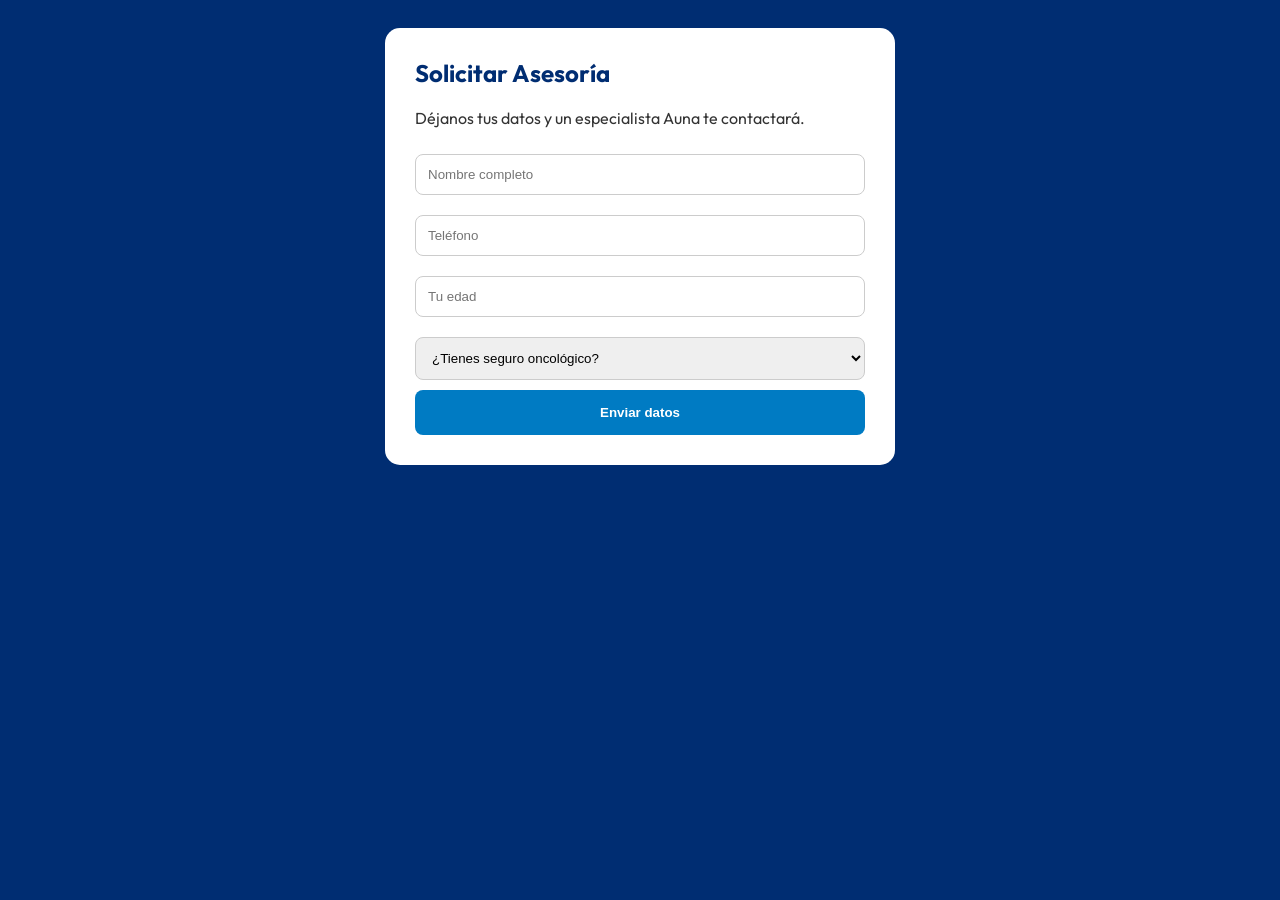
==== encuesta.html @ 821902e4 "Update encuesta.html" ====
<!DOCTYPE html>
<html lang="es">
<head>
    <meta charset="UTF-8">
    <meta name="viewport" content="width=device-width, initial-scale=1.0">
    <title>Asesoría Gratuita — Auna</title>
    <link href="https://fonts.googleapis.com/css2?family=Outfit:wght@400;700&display=swap" rel="stylesheet">
    <style>
        body { font-family: 'Outfit', sans-serif; background: #002d72; color: white; padding: 20px; display: flex; justify-content: center; }
        .card { background: white; color: #333; padding: 30px; border-radius: 15px; width: 100%; max-width: 450px; }
        h2 { color: #002d72; margin-top: 0; }
        input, select { width: 100%; padding: 12px; margin: 10px 0; border: 1px solid #ccc; border-radius: 8px; box-sizing: border-box; }
        button { width: 100%; background: #007bc3; color: white; border: none; padding: 15px; border-radius: 8px; font-weight: bold; cursor: pointer; }
        .success { display: none; text-align: center; }
    </style>
</head>
<body>
    <div class="card" id="form-container">
        <h2>Solicitar Asesoría</h2>
        <p>Déjanos tus datos y un especialista Auna te contactará.</p>
        <form id="public-form">
            <input type="text" id="nombre" placeholder="Nombre completo" required>
            <input type="tel" id="telefono" maxlength="9" placeholder="Teléfono" required>
            <input type="number" id="edad" placeholder="Tu edad" required>
            <select id="seguro">
                <option value="">¿Tienes seguro oncológico?</option>
                <option value="Sí">Sí</option>
                <option value="No">No</option>
            </select>
            <button type="submit" id="send-btn">Enviar datos</button>
        </form>
    </div>
    <div class="card success" id="success-msg">
        <h2>¡Gracias!</h2>
        <p>Tus datos han sido enviados al asesor. Pronto nos comunicaremos contigo.</p>
    </div>

    <script>
        const URL_GS = "TU_URL_DE_APPS_SCRIPT";
        const urlParams = new URLSearchParams(window.location.search);
        const USUARIO_ASIGNADO = urlParams.get('u') || 'web-directo';

        document.getElementById("public-form").onsubmit = async (e) => {
            e.preventDefault();
            const btn = document.getElementById("send-btn");
            btn.disabled = true;
            btn.innerText = "Enviando...";

            const datos = {
                usuario: USUARIO_ASIGNADO,
                fecha: new Date().toLocaleString("es-PE", {timeZone: "America/Lima"}),
                nombre: document.getElementById("nombre").value,
                telefono: document.getElementById("telefono").value,
                edad: document.getElementById("edad").value,
                producto: "Interés Web/QR",
                comentarios: "¿Tiene seguro?: " + document.getElementById("seguro").value
            };

            await fetch(URL_GS, {
                method: "POST",
                mode: "no-cors",
                body: JSON.stringify(datos)
            });

            document.getElementById("form-container").style.display = "none";
            document.getElementById("success-msg").style.display = "block";
        };
    </script>
</body>
</html>
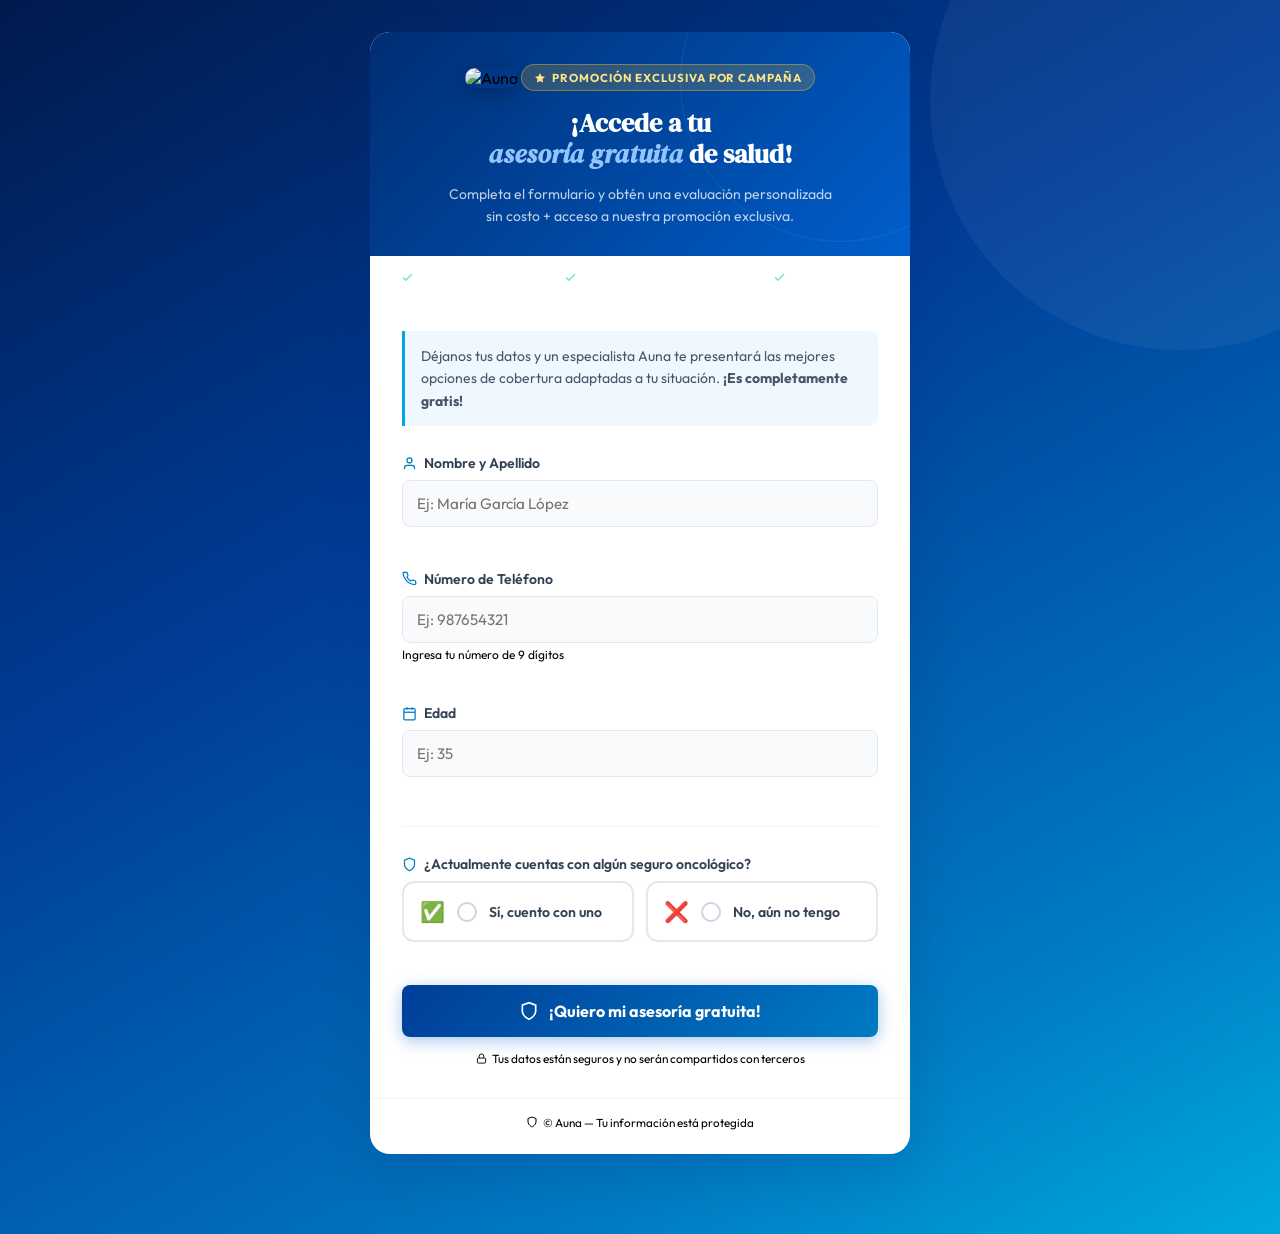
==== commit 50515158: "Update encuesta.html" ====
--- a/encuesta.html
+++ b/encuesta.html
@@ -1,70 +1,694 @@
 <!DOCTYPE html>
 <html lang="es">
 <head>
-    <meta charset="UTF-8">
-    <meta name="viewport" content="width=device-width, initial-scale=1.0">
-    <title>Asesoría Gratuita — Auna</title>
-    <link href="https://fonts.googleapis.com/css2?family=Outfit:wght@400;700&display=swap" rel="stylesheet">
-    <style>
-        body { font-family: 'Outfit', sans-serif; background: #002d72; color: white; padding: 20px; display: flex; justify-content: center; }
-        .card { background: white; color: #333; padding: 30px; border-radius: 15px; width: 100%; max-width: 450px; }
-        h2 { color: #002d72; margin-top: 0; }
-        input, select { width: 100%; padding: 12px; margin: 10px 0; border: 1px solid #ccc; border-radius: 8px; box-sizing: border-box; }
-        button { width: 100%; background: #007bc3; color: white; border: none; padding: 15px; border-radius: 8px; font-weight: bold; cursor: pointer; }
-        .success { display: none; text-align: center; }
-    </style>
+  <meta charset="UTF-8">
+  <meta name="viewport" content="width=device-width, initial-scale=1.0">
+  <title>Asesoría Gratuita de Salud — Auna</title>
+  <link rel="preconnect" href="https://fonts.googleapis.com">
+  <link rel="preconnect" href="https://fonts.gstatic.com" crossorigin>
+  <link href="https://fonts.googleapis.com/css2?family=Outfit:wght@300;400;500;600;700&family=DM+Serif+Display:ital@0;1&display=swap" rel="stylesheet">
+  <style>
+    :root {
+      --blue-900: #001a4d;
+      --blue-800: #002d72;
+      --blue-700: #003d99;
+      --blue-600: #005fcc;
+      --blue-500: #007bc3;
+      --blue-400: #00a9e0;
+      --blue-100: #e8f4fd;
+      --blue-50:  #f0f8ff;
+      --slate-900: #0f172a;
+      --slate-700: #334155;
+      --slate-600: #475569;
+      --slate-500: #64748b;
+      --slate-300: #cbd5e1;
+      --slate-200: #e2e8f0;
+      --slate-100: #f1f5f9;
+      --slate-50:  #f8fafc;
+      --green-600: #059669;
+      --green-500: #10b981;
+      --green-100: #d1fae5;
+      --red-500:   #ef4444;
+      --red-100:   #fee2e2;
+      --white: #ffffff;
+      --shadow-lg: 0 16px 48px rgba(0,45,114,0.18);
+      --radius-sm: 8px;
+      --radius-md: 12px;
+      --radius-lg: 20px;
+      --transition: 0.2s cubic-bezier(0.4,0,0.2,1);
+    }
+
+    *, *::before, *::after { box-sizing: border-box; margin: 0; padding: 0; }
+
+    body {
+      font-family: 'Outfit', sans-serif;
+      min-height: 100vh;
+      background: linear-gradient(150deg, var(--blue-900) 0%, var(--blue-700) 40%, var(--blue-500) 80%, var(--blue-400) 100%);
+      display: flex;
+      align-items: flex-start;
+      justify-content: center;
+      padding: 2rem 1rem 5rem;
+      -webkit-font-smoothing: antialiased;
+      position: relative;
+      overflow-x: hidden;
+    }
+
+    body::before {
+      content: '';
+      position: fixed;
+      width: 500px; height: 500px;
+      top: -150px; right: -150px;
+      border-radius: 50%;
+      background: rgba(255,255,255,0.05);
+      pointer-events: none;
+    }
+
+    /* ── CARD ── */
+    .survey-card {
+      background: var(--white);
+      border-radius: var(--radius-lg);
+      box-shadow: var(--shadow-lg);
+      width: 100%;
+      max-width: 540px;
+      overflow: hidden;
+      animation: fadeUp 0.5s ease both;
+      position: relative;
+      z-index: 1;
+    }
+
+    /* ── HEADER ── */
+    .survey-header {
+      background: linear-gradient(135deg, var(--blue-800) 0%, var(--blue-600) 100%);
+      padding: 2rem 2rem 1.75rem;
+      text-align: center;
+      position: relative;
+      overflow: hidden;
+    }
+
+    .survey-header::before {
+      content: '';
+      position: absolute;
+      width: 320px; height: 320px;
+      border-radius: 50%;
+      border: 1px solid rgba(255,255,255,0.08);
+      top: -110px; right: -90px;
+      pointer-events: none;
+    }
+
+    .survey-logo {
+      width: 80px;
+      border-radius: 10px;
+      margin-bottom: 1.25rem;
+      box-shadow: 0 6px 20px rgba(0,0,0,0.25);
+      position: relative; z-index: 1;
+    }
+
+    .promo-badge {
+      display: inline-flex;
+      align-items: center;
+      gap: 6px;
+      background: rgba(251,191,36,0.18);
+      border: 1px solid rgba(251,191,36,0.40);
+      color: #fde68a;
+      font-size: 0.72rem;
+      font-weight: 700;
+      letter-spacing: 0.08em;
+      text-transform: uppercase;
+      padding: 5px 12px;
+      border-radius: 100px;
+      margin-bottom: 1rem;
+      position: relative; z-index: 1;
+    }
+
+    .promo-badge svg { width: 12px; height: 12px; fill: #fde68a; flex-shrink: 0; }
+
+    .survey-header h1 {
+      font-family: 'DM Serif Display', serif;
+      font-size: 1.65rem;
+      color: white;
+      line-height: 1.2;
+      margin-bottom: 0.75rem;
+      position: relative; z-index: 1;
+    }
+
+    .survey-header h1 em { font-style: italic; color: #93c5fd; }
+
+    .survey-header p {
+      font-size: 0.875rem;
+      color: rgba(255,255,255,0.75);
+      line-height: 1.6;
+      position: relative; z-index: 1;
+    }
+
+    /* Beneficios strip */
+    .benefits-bar {
+      background: rgba(255,255,255,0.10);
+      backdrop-filter: blur(8px);
+      border-top: 1px solid rgba(255,255,255,0.12);
+      padding: 0.85rem 1.5rem;
+      display: flex;
+      align-items: center;
+      justify-content: center;
+      gap: 1.25rem;
+      flex-wrap: wrap;
+    }
+
+    .benefit-item {
+      display: flex;
+      align-items: center;
+      gap: 5px;
+      font-size: 0.76rem;
+      font-weight: 600;
+      color: rgba(255,255,255,0.90);
+      white-space: nowrap;
+    }
+
+    .benefit-item svg { width: 13px; height: 13px; color: #6ee7b7; flex-shrink: 0; }
+
+    /* ── FORM BODY ── */
+    .survey-body { padding: 2rem; }
+
+    .form-intro {
+      font-size: 0.875rem;
+      color: var(--slate-600);
+      line-height: 1.6;
+      margin-bottom: 1.75rem;
+      padding: 0.875rem 1rem;
+      background: var(--blue-50);
+      border-left: 3px solid var(--blue-400);
+      border-radius: 0 var(--radius-sm) var(--radius-sm) 0;
+    }
+
+    /* ── FIELDS ── */
+    .field-group { margin-bottom: 1.35rem; }
+
+    .field-label {
+      display: flex;
+      align-items: center;
+      gap: 7px;
+      font-size: 0.875rem;
+      font-weight: 600;
+      color: var(--slate-700);
+      margin-bottom: 8px;
+    }
+
+    .field-label svg { width: 15px; height: 15px; color: var(--blue-500); flex-shrink: 0; }
+
+    input[type="text"],
+    input[type="tel"] {
+      width: 100%;
+      font-family: 'Outfit', sans-serif;
+      font-size: 0.95rem;
+      color: var(--slate-900);
+      background: var(--slate-50);
+      border: 1.5px solid var(--slate-200);
+      border-radius: var(--radius-sm);
+      padding: 13px 14px;
+      outline: none;
+      transition: border-color var(--transition), box-shadow var(--transition), background var(--transition);
+      -webkit-appearance: none;
+    }
+
+    input:focus {
+      border-color: var(--blue-500);
+      background: var(--white);
+      box-shadow: 0 0 0 3px rgba(0,123,195,0.12);
+    }
+
+    input.invalid {
+      border-color: var(--red-500);
+      box-shadow: 0 0 0 3px rgba(239,68,68,0.10);
+    }
+
+    .field-hint {
+      display: block;
+      font-size: 0.75rem;
+      color: var(--slate-400);
+      margin-top: 4px;
+    }
+
+    .field-error {
+      display: block;
+      font-size: 0.78rem;
+      color: var(--red-500);
+      font-weight: 500;
+      margin-top: 5px;
+      min-height: 16px;
+    }
+
+    .form-divider {
+      height: 1px;
+      background: var(--slate-100);
+      margin: 1.75rem 0;
+    }
+
+    /* ── OPTION CARDS ── */
+    .options-grid {
+      display: grid;
+      grid-template-columns: 1fr 1fr;
+      gap: 0.75rem;
+    }
+
+    .option-card {
+      border: 2px solid var(--slate-200);
+      border-radius: var(--radius-md);
+      padding: 1rem;
+      cursor: pointer;
+      transition: all var(--transition);
+      display: flex;
+      align-items: center;
+      gap: 0.75rem;
+      background: var(--white);
+      font-family: 'Outfit', sans-serif;
+      text-align: left;
+      width: 100%;
+    }
+
+    .option-card:hover { border-color: var(--blue-400); background: var(--blue-50); }
+
+    .option-card.selected {
+      border-color: var(--blue-600);
+      background: var(--blue-50);
+      box-shadow: 0 0 0 3px rgba(0,95,204,0.10);
+    }
+
+    .option-radio {
+      width: 20px; height: 20px;
+      border: 2px solid var(--slate-300);
+      border-radius: 50%;
+      flex-shrink: 0;
+      display: flex;
+      align-items: center;
+      justify-content: center;
+      transition: all var(--transition);
+    }
+
+    .option-card.selected .option-radio { border-color: var(--blue-600); background: var(--blue-600); }
+
+    .option-radio-dot {
+      width: 8px; height: 8px;
+      background: white;
+      border-radius: 50%;
+      opacity: 0;
+      transition: opacity var(--transition);
+    }
+
+    .option-card.selected .option-radio-dot { opacity: 1; }
+
+    .option-emoji { font-size: 1.25rem; flex-shrink: 0; }
+
+    .option-text { font-size: 0.88rem; font-weight: 600; color: var(--slate-700); line-height: 1.3; }
+    .option-card.selected .option-text { color: var(--blue-800); }
+
+    /* ── SUBMIT ── */
+    .btn-submit {
+      width: 100%;
+      background: linear-gradient(135deg, var(--blue-700), var(--blue-500));
+      color: white;
+      border: none;
+      border-radius: var(--radius-sm);
+      padding: 16px 20px;
+      font-family: 'Outfit', sans-serif;
+      font-size: 1rem;
+      font-weight: 700;
+      cursor: pointer;
+      display: flex;
+      align-items: center;
+      justify-content: center;
+      gap: 10px;
+      transition: all var(--transition);
+      box-shadow: 0 4px 16px rgba(0,95,204,0.35);
+      margin-top: 0.5rem;
+    }
+
+    .btn-submit svg { width: 20px; height: 20px; }
+    .btn-submit:hover:not(:disabled) { transform: translateY(-1px); box-shadow: 0 6px 22px rgba(0,95,204,0.45); }
+    .btn-submit:disabled { opacity: 0.65; cursor: not-allowed; transform: none; }
+
+    .submit-note {
+      text-align: center;
+      font-size: 0.74rem;
+      color: var(--slate-400);
+      margin-top: 0.875rem;
+      display: flex;
+      align-items: center;
+      justify-content: center;
+      gap: 5px;
+    }
+
+    .submit-note svg { width: 11px; height: 11px; }
+
+    .spinner {
+      width: 18px; height: 18px;
+      border: 2px solid rgba(255,255,255,0.4);
+      border-top-color: white;
+      border-radius: 50%;
+      animation: spin 0.7s linear infinite;
+      flex-shrink: 0;
+    }
+
+    /* ── SUCCESS ── */
+    #screen-success {
+      display: none;
+      padding: 3rem 2rem;
+      text-align: center;
+      animation: fadeUp 0.5s ease;
+    }
+
+    .success-icon {
+      width: 80px; height: 80px;
+      background: var(--green-100);
+      border-radius: 50%;
+      display: flex;
+      align-items: center;
+      justify-content: center;
+      margin: 0 auto 1.5rem;
+      animation: popIn 0.4s cubic-bezier(0.34,1.56,0.64,1) both;
+    }
+
+    .success-icon svg { width: 40px; height: 40px; color: var(--green-600); }
+
+    #screen-success h2 {
+      font-family: 'DM Serif Display', serif;
+      font-size: 1.65rem;
+      color: var(--blue-800);
+      margin-bottom: 0.5rem;
+    }
+
+    #screen-success .success-lead {
+      font-size: 1rem;
+      font-weight: 600;
+      color: var(--blue-600);
+      margin-bottom: 0.875rem;
+    }
+
+    #screen-success p {
+      font-size: 0.9rem;
+      color: var(--slate-500);
+      line-height: 1.65;
+    }
+
+    .success-badge {
+      display: inline-flex;
+      align-items: center;
+      gap: 6px;
+      background: var(--green-100);
+      border: 1px solid #6ee7b7;
+      color: var(--green-600);
+      font-size: 0.8rem;
+      font-weight: 700;
+      padding: 7px 16px;
+      border-radius: 100px;
+      margin-top: 1.5rem;
+    }
+
+    .success-badge svg { width: 14px; height: 14px; }
+
+    /* ── FOOTER ── */
+    .survey-footer {
+      padding: 1rem 2rem 1.5rem;
+      text-align: center;
+      font-size: 0.73rem;
+      color: var(--slate-400);
+      border-top: 1px solid var(--slate-100);
+      display: flex;
+      align-items: center;
+      justify-content: center;
+      gap: 5px;
+    }
+
+    .survey-footer svg { width: 12px; height: 12px; }
+
+    /* ── ANIMATIONS ── */
+    @keyframes fadeUp {
+      from { opacity: 0; transform: translateY(20px); }
+      to   { opacity: 1; transform: translateY(0); }
+    }
+    @keyframes spin { to { transform: rotate(360deg); } }
+    @keyframes popIn {
+      from { opacity: 0; transform: scale(0.5); }
+      to   { opacity: 1; transform: scale(1); }
+    }
+
+    @media (max-width: 480px) {
+      body { padding: 1rem 0.75rem 4rem; }
+      .survey-header { padding: 1.5rem 1.25rem 1.25rem; }
+      .survey-body { padding: 1.5rem 1.25rem; }
+      .benefits-bar { gap: 0.75rem; padding: 0.75rem 1rem; }
+      .options-grid { grid-template-columns: 1fr; }
+      #screen-success { padding: 2.5rem 1.25rem; }
+    }
+  </style>
 </head>
 <body>
-    <div class="card" id="form-container">
-        <h2>Solicitar Asesoría</h2>
-        <p>Déjanos tus datos y un especialista Auna te contactará.</p>
-        <form id="public-form">
-            <input type="text" id="nombre" placeholder="Nombre completo" required>
-            <input type="tel" id="telefono" maxlength="9" placeholder="Teléfono" required>
-            <input type="number" id="edad" placeholder="Tu edad" required>
-            <select id="seguro">
-                <option value="">¿Tienes seguro oncológico?</option>
-                <option value="Sí">Sí</option>
-                <option value="No">No</option>
-            </select>
-            <button type="submit" id="send-btn">Enviar datos</button>
-        </form>
+
+<div class="survey-card">
+
+  <!-- HEADER -->
+  <div class="survey-header">
+    <img src="https://res.cloudinary.com/dwxiuavqd/image/upload/v1774998253/468951353_1098106335437147_8489372296479282912_n_insezr.jpg"
+         alt="Auna" class="survey-logo">
+    <div class="promo-badge">
+      <svg viewBox="0 0 24 24"><path d="M12 2l3.09 6.26L22 9.27l-5 4.87 1.18 6.88L12 17.77l-6.18 3.25L7 14.14 2 9.27l6.91-1.01L12 2z"/></svg>
+      Promoción exclusiva por campaña
     </div>
-    <div class="card success" id="success-msg">
-        <h2>¡Gracias!</h2>
-        <p>Tus datos han sido enviados al asesor. Pronto nos comunicaremos contigo.</p>
+    <h1>¡Accede a tu<br><em>asesoría gratuita</em> de salud!</h1>
+    <p>Completa el formulario y obtén una evaluación personalizada<br>sin costo + acceso a nuestra promoción exclusiva.</p>
+  </div>
+
+  <!-- Beneficios -->
+  <div class="benefits-bar">
+    <div class="benefit-item">
+      <svg viewBox="0 0 24 24" fill="none" stroke="currentColor" stroke-width="2.5"><polyline points="20 6 9 17 4 12"/></svg>
+      Asesoría 100% gratuita
     </div>
-
-    <script>
-        const URL_GS = "TU_URL_DE_APPS_SCRIPT";
-        const urlParams = new URLSearchParams(window.location.search);
-        const USUARIO_ASIGNADO = urlParams.get('u') || 'web-directo';
-
-        document.getElementById("public-form").onsubmit = async (e) => {
-            e.preventDefault();
-            const btn = document.getElementById("send-btn");
-            btn.disabled = true;
-            btn.innerText = "Enviando...";
-
-            const datos = {
-                usuario: USUARIO_ASIGNADO,
-                fecha: new Date().toLocaleString("es-PE", {timeZone: "America/Lima"}),
-                nombre: document.getElementById("nombre").value,
-                telefono: document.getElementById("telefono").value,
-                edad: document.getElementById("edad").value,
-                producto: "Interés Web/QR",
-                comentarios: "¿Tiene seguro?: " + document.getElementById("seguro").value
-            };
-
-            await fetch(URL_GS, {
-                method: "POST",
-                mode: "no-cors",
-                body: JSON.stringify(datos)
-            });
-
-            document.getElementById("form-container").style.display = "none";
-            document.getElementById("success-msg").style.display = "block";
-        };
-    </script>
+    <div class="benefit-item">
+      <svg viewBox="0 0 24 24" fill="none" stroke="currentColor" stroke-width="2.5"><polyline points="20 6 9 17 4 12"/></svg>
+      Promoción por tiempo limitado
+    </div>
+    <div class="benefit-item">
+      <svg viewBox="0 0 24 24" fill="none" stroke="currentColor" stroke-width="2.5"><polyline points="20 6 9 17 4 12"/></svg>
+      Sin compromiso
+    </div>
+  </div>
+
+  <!-- FORM -->
+  <div id="survey-body">
+    <div class="survey-body">
+
+      <p class="form-intro">
+        Déjanos tus datos y un especialista Auna te presentará las mejores opciones de cobertura adaptadas a tu situación. <strong>¡Es completamente gratis!</strong>
+      </p>
+
+      <!-- Nombre -->
+      <div class="field-group">
+        <label class="field-label" for="s-nombre">
+          <svg viewBox="0 0 24 24" fill="none" stroke="currentColor" stroke-width="2"><path d="M20 21v-2a4 4 0 0 0-4-4H8a4 4 0 0 0-4 4v2"/><circle cx="12" cy="7" r="4"/></svg>
+          Nombre y Apellido
+        </label>
+        <input type="text" id="s-nombre" placeholder="Ej: María García López" autocomplete="name">
+        <span class="field-error" id="err-s-nombre"></span>
+      </div>
+
+      <!-- Teléfono -->
+      <div class="field-group">
+        <label class="field-label" for="s-telefono">
+          <svg viewBox="0 0 24 24" fill="none" stroke="currentColor" stroke-width="2"><path d="M22 16.92v3a2 2 0 0 1-2.18 2 19.79 19.79 0 0 1-8.63-3.07A19.5 19.5 0 0 1 4.69 12a19.79 19.79 0 0 1-3.07-8.67A2 2 0 0 1 3.62 2h3a2 2 0 0 1 2 1.72c.127.96.361 1.903.7 2.81a2 2 0 0 1-.45 2.11L7.91 9.91a16 16 0 0 0 6.18 6.18l1.07-1.07a2 2 0 0 1 2.11-.45c.907.339 1.85.573 2.81.7A2 2 0 0 1 22 16.92z"/></svg>
+          Número de Teléfono
+        </label>
+        <input type="tel" id="s-telefono" placeholder="Ej: 987654321" maxlength="9" inputmode="numeric" autocomplete="tel">
+        <span class="field-hint">Ingresa tu número de 9 dígitos</span>
+        <span class="field-error" id="err-s-telefono"></span>
+      </div>
+
+      <!-- Edad -->
+      <div class="field-group">
+        <label class="field-label" for="s-edad">
+          <svg viewBox="0 0 24 24" fill="none" stroke="currentColor" stroke-width="2"><rect x="3" y="4" width="18" height="18" rx="2"/><line x1="16" y1="2" x2="16" y2="6"/><line x1="8" y1="2" x2="8" y2="6"/><line x1="3" y1="10" x2="21" y2="10"/></svg>
+          Edad
+        </label>
+        <input type="tel" id="s-edad" placeholder="Ej: 35" maxlength="3" inputmode="numeric">
+        <span class="field-error" id="err-s-edad"></span>
+      </div>
+
+      <div class="form-divider"></div>
+
+      <!-- Seguro oncológico -->
+      <div class="field-group">
+        <label class="field-label">
+          <svg viewBox="0 0 24 24" fill="none" stroke="currentColor" stroke-width="2"><path d="M12 22s8-4 8-10V5l-8-3-8 3v7c0 6 8 10 8 10z"/></svg>
+          ¿Actualmente cuentas con algún seguro oncológico?
+        </label>
+        <div class="options-grid" id="opts-seguro">
+          <button class="option-card" type="button" onclick="selectOpcion('Sí', this)">
+            <span class="option-emoji">✅</span>
+            <div class="option-radio"><div class="option-radio-dot"></div></div>
+            <span class="option-text">Sí, cuento con uno</span>
+          </button>
+          <button class="option-card" type="button" onclick="selectOpcion('No', this)">
+            <span class="option-emoji">❌</span>
+            <div class="option-radio"><div class="option-radio-dot"></div></div>
+            <span class="option-text">No, aún no tengo</span>
+          </button>
+        </div>
+        <span class="field-error" id="err-seguro"></span>
+      </div>
+
+      <!-- SUBMIT -->
+      <button class="btn-submit" id="btn-submit" type="button" onclick="enviarEncuesta()">
+        <svg viewBox="0 0 24 24" fill="none" stroke="currentColor" stroke-width="2"><path d="M12 22s8-4 8-10V5l-8-3-8 3v7c0 6 8 10 8 10z"/></svg>
+        ¡Quiero mi asesoría gratuita!
+      </button>
+
+      <p class="submit-note">
+        <svg viewBox="0 0 24 24" fill="none" stroke="currentColor" stroke-width="2"><rect x="3" y="11" width="18" height="11" rx="2"/><path d="M7 11V7a5 5 0 0 1 10 0v4"/></svg>
+        Tus datos están seguros y no serán compartidos con terceros
+      </p>
+
+    </div>
+  </div>
+
+  <!-- SUCCESS -->
+  <div id="screen-success">
+    <div class="success-icon">
+      <svg viewBox="0 0 24 24" fill="none" stroke="currentColor" stroke-width="2.5"><path d="M22 11.08V12a10 10 0 1 1-5.93-9.14"/><polyline points="22 4 12 14.01 9 11.01"/></svg>
+    </div>
+    <h2>¡Registro exitoso!</h2>
+    <p class="success-lead">Ya estás participando de la promoción exclusiva Auna.</p>
+    <p>Un especialista se comunicará contigo para brindarte tu <strong>asesoría gratuita de salud</strong> y presentarte las mejores opciones de cobertura para ti y tu familia.</p>
+    <div class="success-badge">
+      <svg viewBox="0 0 24 24" fill="none" stroke="currentColor" stroke-width="2.5"><polyline points="20 6 9 17 4 12"/></svg>
+      ¡Beneficio activado con éxito!
+    </div>
+  </div>
+
+  <div class="survey-footer">
+    <svg viewBox="0 0 24 24" fill="none" stroke="currentColor" stroke-width="2"><path d="M12 22s8-4 8-10V5l-8-3-8 3v7c0 6 8 10 8 10z"/></svg>
+    © Auna — Tu información está protegida
+  </div>
+
+</div>
+
+<script>
+  const URL_GS = "https://script.google.com/macros/s/AKfycbzg3p6evPFrvfWIAwa6MoGMEtuoyBLU2-wWapn-Ic4lYY9fzuVzrT-zAaOg18XoxvKBaA/exec";
+  const USUARIO = decodeURIComponent(new URLSearchParams(window.location.search).get("u") || "encuesta");
+
+  let seguroSeleccionado = null;
+
+  // Solo dígitos
+  function soloDigitos(id, max) {
+    const el = document.getElementById(id);
+    el.addEventListener("input",   () => { el.value = el.value.replace(/\D/g, "").slice(0, max); });
+    el.addEventListener("keydown", (e) => {
+      if (!["Backspace","Delete","ArrowLeft","ArrowRight","Tab","Home","End"].includes(e.key) && !/^\d$/.test(e.key))
+        e.preventDefault();
+    });
+  }
+  soloDigitos("s-telefono", 9);
+  soloDigitos("s-edad", 3);
+
+  // Limpiar errores al escribir
+  ["s-nombre","s-telefono","s-edad"].forEach(id => {
+    document.getElementById(id).addEventListener("input", () => {
+      document.getElementById(id).classList.remove("invalid");
+      document.getElementById("err-" + id).textContent = "";
+    });
+  });
+
+  // Seleccionar opción seguro
+  function selectOpcion(valor, btn) {
+    document.querySelectorAll("#opts-seguro .option-card").forEach(c => c.classList.remove("selected"));
+    btn.classList.add("selected");
+    seguroSeleccionado = valor;
+    document.getElementById("err-seguro").textContent = "";
+  }
+
+  // Validación
+  function validar() {
+    let ok = true;
+
+    const nombre = document.getElementById("s-nombre").value.trim();
+    if (nombre.length < 3) {
+      document.getElementById("s-nombre").classList.add("invalid");
+      document.getElementById("err-s-nombre").textContent = "Ingresa tu nombre completo";
+      ok = false;
+    }
+
+    const tel = document.getElementById("s-telefono").value;
+    if (!/^\d{9}$/.test(tel)) {
+      document.getElementById("s-telefono").classList.add("invalid");
+      document.getElementById("err-s-telefono").textContent = "El teléfono debe tener exactamente 9 dígitos";
+      ok = false;
+    }
+
+    const edad = parseInt(document.getElementById("s-edad").value, 10);
+    if (!edad || edad < 1 || edad > 120) {
+      document.getElementById("s-edad").classList.add("invalid");
+      document.getElementById("err-s-edad").textContent = "Ingresa una edad válida (1–120)";
+      ok = false;
+    }
+
+    if (!seguroSeleccionado) {
+      document.getElementById("err-seguro").textContent = "Por favor selecciona una opción";
+      ok = false;
+    }
+
+    return ok;
+  }
+
+  // Fecha Lima
+  function fechaLima() {
+    const now   = new Date();
+    const parts = new Intl.DateTimeFormat("en-US", {
+      timeZone: "America/Lima",
+      day: "2-digit", month: "2-digit", year: "numeric",
+      hour: "numeric", minute: "2-digit", hour12: true,
+    }).formatToParts(now);
+    const get = t => parts.find(p => p.type === t)?.value ?? "";
+    return `${get("month")}/${get("day")}/${get("year")} ${get("hour")}:${get("minute")} ${get("dayPeriod").toLowerCase()}`;
+  }
+
+  // Enviar
+  async function enviarEncuesta() {
+    if (!validar()) {
+      const firstErr = document.querySelector(".invalid");
+      if (firstErr) firstErr.scrollIntoView({ behavior: "smooth", block: "center" });
+      return;
+    }
+
+    const btn = document.getElementById("btn-submit");
+    btn.disabled = true;
+    btn.innerHTML = `<span class="spinner"></span> Enviando...`;
+
+    const datos = {
+      action:      "saveEncuesta",
+      usuario:     USUARIO,
+      fecha:       fechaLima(),
+      nombre:      document.getElementById("s-nombre").value.trim(),
+      telefono:    parseInt(document.getElementById("s-telefono").value, 10),
+      edad:        parseInt(document.getElementById("s-edad").value, 10),
+      producto:    "",
+      comentarios: `Seguro oncológico: ${seguroSeleccionado}.`,
+    };
+
+    try {
+      await fetch(URL_GS, {
+        method: "POST",
+        mode:   "no-cors",
+        body:   JSON.stringify(datos),
+      });
+
+      document.getElementById("survey-body").style.display   = "none";
+      document.getElementById("screen-success").style.display = "block";
+      window.scrollTo({ top: 0, behavior: "smooth" });
+
+    } catch (err) {
+      btn.disabled = false;
+      btn.innerHTML = `<svg viewBox="0 0 24 24" fill="none" stroke="currentColor" stroke-width="2"><path d="M12 22s8-4 8-10V5l-8-3-8 3v7c0 6 8 10 8 10z"/></svg> ¡Quiero mi asesoría gratuita!`;
+      alert("Hubo un error al enviar. Por favor intenta de nuevo.");
+    }
+  }
+</script>
 </body>
 </html>
+
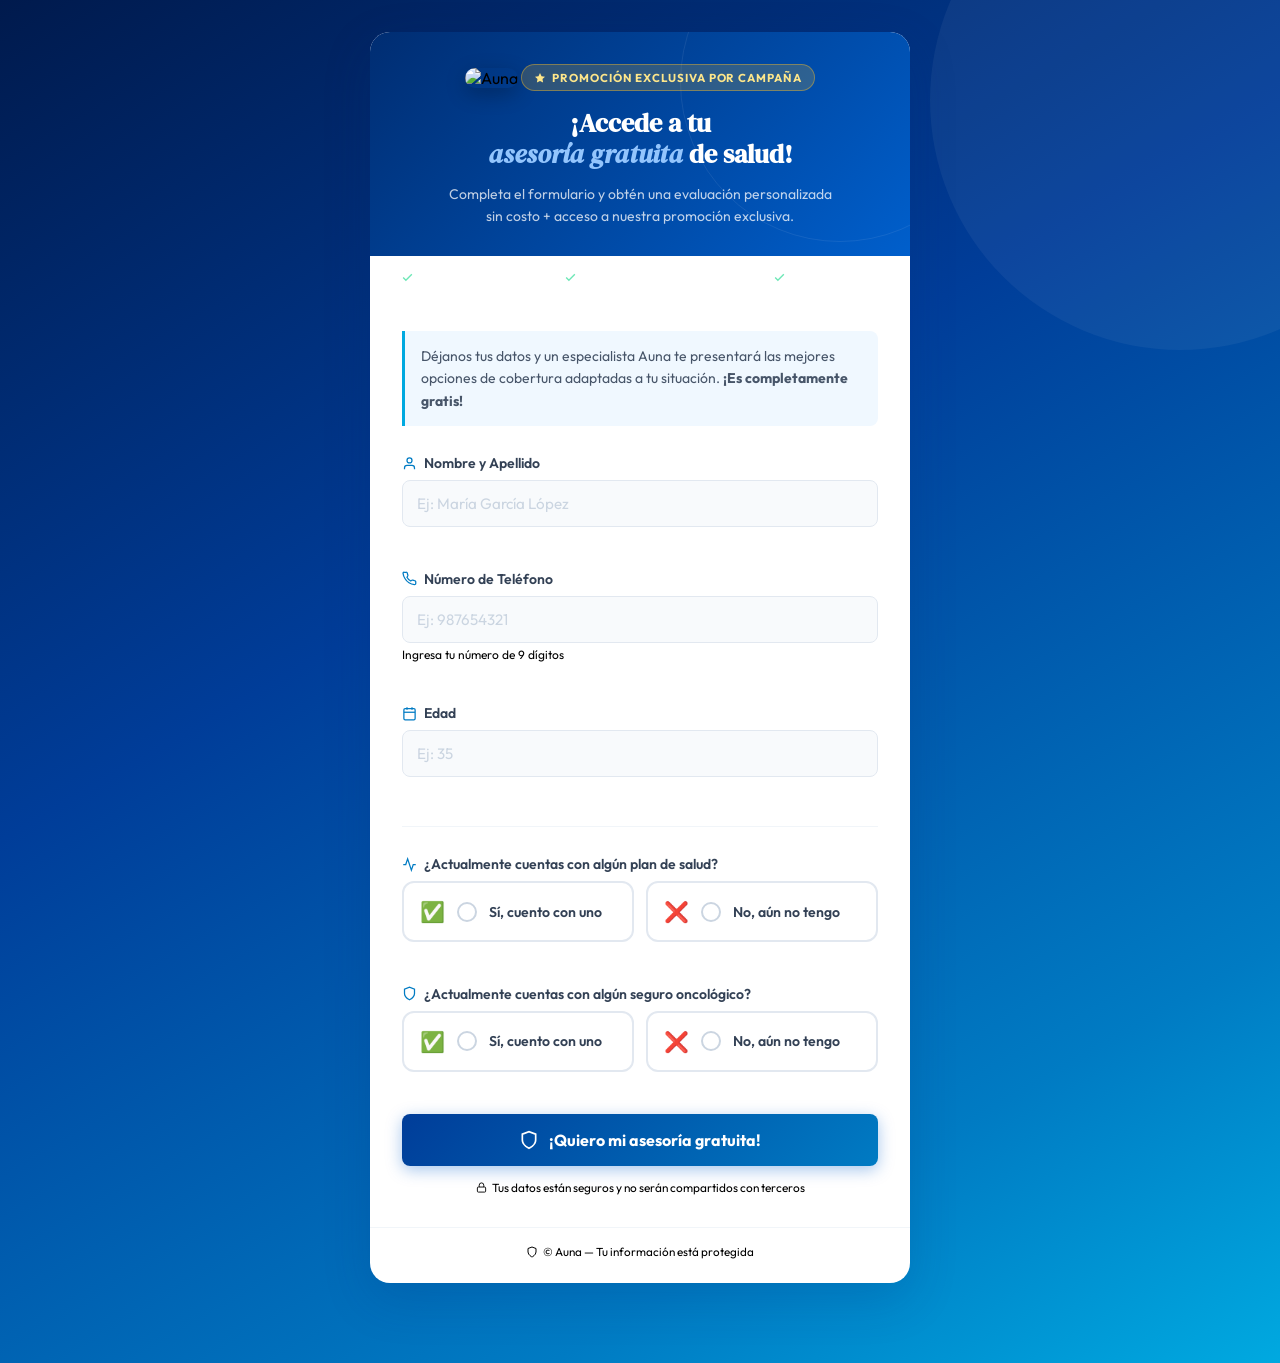
==== commit 4fdce96d: "Update encuesta.html" ====
--- a/encuesta.html
+++ b/encuesta.html
@@ -200,6 +200,7 @@
       font-family: 'Outfit', sans-serif;
       font-size: 0.95rem;
       color: var(--slate-900);
+      font-weight: 500;
       background: var(--slate-50);
       border: 1.5px solid var(--slate-200);
       border-radius: var(--radius-sm);
@@ -207,6 +208,16 @@
       outline: none;
       transition: border-color var(--transition), box-shadow var(--transition), background var(--transition);
       -webkit-appearance: none;
+    }
+
+    input::placeholder {
+      color: var(--slate-300);
+      font-weight: 400;
+    }
+
+    input:not(:placeholder-shown) {
+      color: var(--slate-900);
+      font-weight: 500;
     }
 
     input:focus {
@@ -513,6 +524,27 @@
 
       <div class="form-divider"></div>
 
+      <!-- Plan de salud -->
+      <div class="field-group">
+        <label class="field-label">
+          <svg viewBox="0 0 24 24" fill="none" stroke="currentColor" stroke-width="2"><path d="M22 12h-4l-3 9L9 3l-3 9H2"/></svg>
+          ¿Actualmente cuentas con algún plan de salud?
+        </label>
+        <div class="options-grid" id="opts-plan">
+          <button class="option-card" type="button" onclick="selectOpcion('plan', 'Sí', this)">
+            <span class="option-emoji">✅</span>
+            <div class="option-radio"><div class="option-radio-dot"></div></div>
+            <span class="option-text">Sí, cuento con uno</span>
+          </button>
+          <button class="option-card" type="button" onclick="selectOpcion('plan', 'No', this)">
+            <span class="option-emoji">❌</span>
+            <div class="option-radio"><div class="option-radio-dot"></div></div>
+            <span class="option-text">No, aún no tengo</span>
+          </button>
+        </div>
+        <span class="field-error" id="err-plan"></span>
+      </div>
+
       <!-- Seguro oncológico -->
       <div class="field-group">
         <label class="field-label">
@@ -520,12 +552,12 @@
           ¿Actualmente cuentas con algún seguro oncológico?
         </label>
         <div class="options-grid" id="opts-seguro">
-          <button class="option-card" type="button" onclick="selectOpcion('Sí', this)">
+          <button class="option-card" type="button" onclick="selectOpcion('seguro', 'Sí', this)">
             <span class="option-emoji">✅</span>
             <div class="option-radio"><div class="option-radio-dot"></div></div>
             <span class="option-text">Sí, cuento con uno</span>
           </button>
-          <button class="option-card" type="button" onclick="selectOpcion('No', this)">
+          <button class="option-card" type="button" onclick="selectOpcion('seguro', 'No', this)">
             <span class="option-emoji">❌</span>
             <div class="option-radio"><div class="option-radio-dot"></div></div>
             <span class="option-text">No, aún no tengo</span>
@@ -573,6 +605,7 @@
   const URL_GS = "https://script.google.com/macros/s/AKfycbzg3p6evPFrvfWIAwa6MoGMEtuoyBLU2-wWapn-Ic4lYY9fzuVzrT-zAaOg18XoxvKBaA/exec";
   const USUARIO = decodeURIComponent(new URLSearchParams(window.location.search).get("u") || "encuesta");
 
+  let planSeleccionado   = null;
   let seguroSeleccionado = null;
 
   // Solo dígitos
@@ -595,12 +628,14 @@
     });
   });
 
-  // Seleccionar opción seguro
-  function selectOpcion(valor, btn) {
-    document.querySelectorAll("#opts-seguro .option-card").forEach(c => c.classList.remove("selected"));
+  // Seleccionar opción
+  function selectOpcion(campo, valor, btn) {
+    const grupoId = campo === "plan" ? "opts-plan" : "opts-seguro";
+    document.querySelectorAll("#" + grupoId + " .option-card").forEach(c => c.classList.remove("selected"));
     btn.classList.add("selected");
-    seguroSeleccionado = valor;
-    document.getElementById("err-seguro").textContent = "";
+    if (campo === "plan")   planSeleccionado   = valor;
+    if (campo === "seguro") seguroSeleccionado = valor;
+    document.getElementById("err-" + campo).textContent = "";
   }
 
   // Validación
@@ -625,6 +660,11 @@
     if (!edad || edad < 1 || edad > 120) {
       document.getElementById("s-edad").classList.add("invalid");
       document.getElementById("err-s-edad").textContent = "Ingresa una edad válida (1–120)";
+      ok = false;
+    }
+
+    if (!planSeleccionado) {
+      document.getElementById("err-plan").textContent = "Por favor selecciona una opción";
       ok = false;
     }
 
@@ -668,7 +708,7 @@
       telefono:    parseInt(document.getElementById("s-telefono").value, 10),
       edad:        parseInt(document.getElementById("s-edad").value, 10),
       producto:    "",
-      comentarios: `Seguro oncológico: ${seguroSeleccionado}.`,
+      comentarios: `Plan de salud: ${planSeleccionado}. Seguro oncológico: ${seguroSeleccionado}.`,
     };
 
     try {
@@ -691,4 +731,3 @@
 </script>
 </body>
 </html>
-
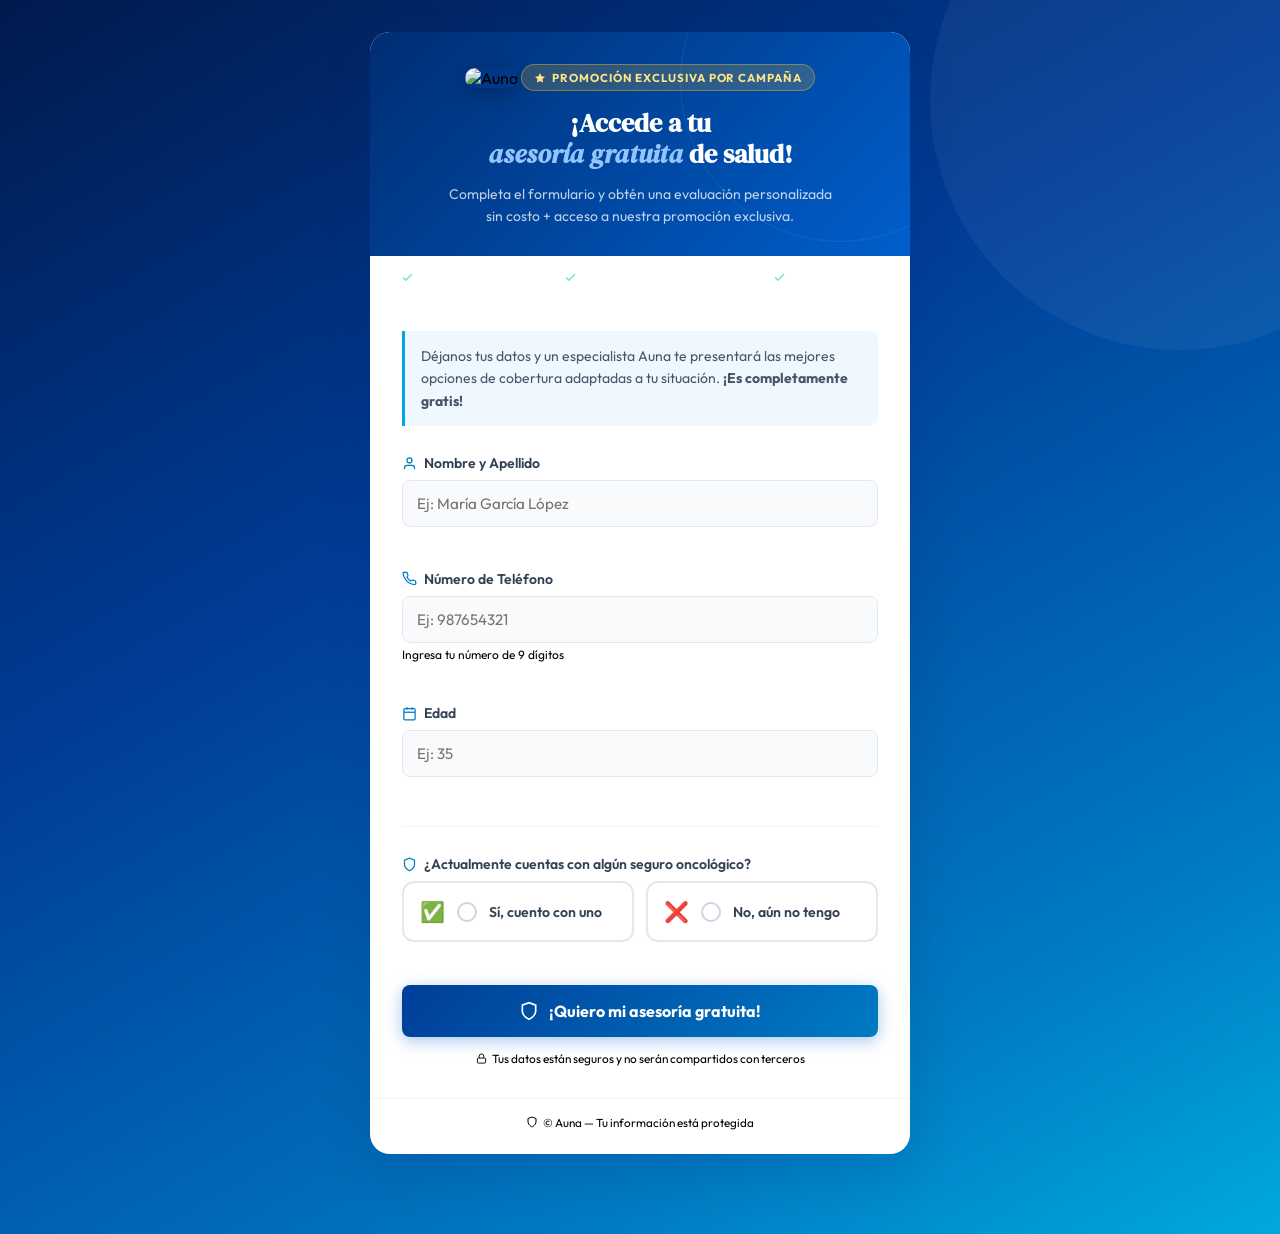
==== commit 96c512d7: "Update encuesta.html" ====
--- a/encuesta.html
+++ b/encuesta.html
@@ -200,7 +200,6 @@
       font-family: 'Outfit', sans-serif;
       font-size: 0.95rem;
       color: var(--slate-900);
-      font-weight: 500;
       background: var(--slate-50);
       border: 1.5px solid var(--slate-200);
       border-radius: var(--radius-sm);
@@ -208,16 +207,6 @@
       outline: none;
       transition: border-color var(--transition), box-shadow var(--transition), background var(--transition);
       -webkit-appearance: none;
-    }
-
-    input::placeholder {
-      color: var(--slate-300);
-      font-weight: 400;
-    }
-
-    input:not(:placeholder-shown) {
-      color: var(--slate-900);
-      font-weight: 500;
     }
 
     input:focus {
@@ -524,27 +513,6 @@
 
       <div class="form-divider"></div>
 
-      <!-- Plan de salud -->
-      <div class="field-group">
-        <label class="field-label">
-          <svg viewBox="0 0 24 24" fill="none" stroke="currentColor" stroke-width="2"><path d="M22 12h-4l-3 9L9 3l-3 9H2"/></svg>
-          ¿Actualmente cuentas con algún plan de salud?
-        </label>
-        <div class="options-grid" id="opts-plan">
-          <button class="option-card" type="button" onclick="selectOpcion('plan', 'Sí', this)">
-            <span class="option-emoji">✅</span>
-            <div class="option-radio"><div class="option-radio-dot"></div></div>
-            <span class="option-text">Sí, cuento con uno</span>
-          </button>
-          <button class="option-card" type="button" onclick="selectOpcion('plan', 'No', this)">
-            <span class="option-emoji">❌</span>
-            <div class="option-radio"><div class="option-radio-dot"></div></div>
-            <span class="option-text">No, aún no tengo</span>
-          </button>
-        </div>
-        <span class="field-error" id="err-plan"></span>
-      </div>
-
       <!-- Seguro oncológico -->
       <div class="field-group">
         <label class="field-label">
@@ -552,12 +520,12 @@
           ¿Actualmente cuentas con algún seguro oncológico?
         </label>
         <div class="options-grid" id="opts-seguro">
-          <button class="option-card" type="button" onclick="selectOpcion('seguro', 'Sí', this)">
+          <button class="option-card" type="button" onclick="selectOpcion('Sí', this)">
             <span class="option-emoji">✅</span>
             <div class="option-radio"><div class="option-radio-dot"></div></div>
             <span class="option-text">Sí, cuento con uno</span>
           </button>
-          <button class="option-card" type="button" onclick="selectOpcion('seguro', 'No', this)">
+          <button class="option-card" type="button" onclick="selectOpcion('No', this)">
             <span class="option-emoji">❌</span>
             <div class="option-radio"><div class="option-radio-dot"></div></div>
             <span class="option-text">No, aún no tengo</span>
@@ -605,7 +573,6 @@
   const URL_GS = "https://script.google.com/macros/s/AKfycbzg3p6evPFrvfWIAwa6MoGMEtuoyBLU2-wWapn-Ic4lYY9fzuVzrT-zAaOg18XoxvKBaA/exec";
   const USUARIO = decodeURIComponent(new URLSearchParams(window.location.search).get("u") || "encuesta");
 
-  let planSeleccionado   = null;
   let seguroSeleccionado = null;
 
   // Solo dígitos
@@ -628,14 +595,12 @@
     });
   });
 
-  // Seleccionar opción
-  function selectOpcion(campo, valor, btn) {
-    const grupoId = campo === "plan" ? "opts-plan" : "opts-seguro";
-    document.querySelectorAll("#" + grupoId + " .option-card").forEach(c => c.classList.remove("selected"));
+  // Seleccionar opción seguro
+  function selectOpcion(valor, btn) {
+    document.querySelectorAll("#opts-seguro .option-card").forEach(c => c.classList.remove("selected"));
     btn.classList.add("selected");
-    if (campo === "plan")   planSeleccionado   = valor;
-    if (campo === "seguro") seguroSeleccionado = valor;
-    document.getElementById("err-" + campo).textContent = "";
+    seguroSeleccionado = valor;
+    document.getElementById("err-seguro").textContent = "";
   }
 
   // Validación
@@ -660,11 +625,6 @@
     if (!edad || edad < 1 || edad > 120) {
       document.getElementById("s-edad").classList.add("invalid");
       document.getElementById("err-s-edad").textContent = "Ingresa una edad válida (1–120)";
-      ok = false;
-    }
-
-    if (!planSeleccionado) {
-      document.getElementById("err-plan").textContent = "Por favor selecciona una opción";
       ok = false;
     }
 
@@ -708,7 +668,7 @@
       telefono:    parseInt(document.getElementById("s-telefono").value, 10),
       edad:        parseInt(document.getElementById("s-edad").value, 10),
       producto:    "",
-      comentarios: `Plan de salud: ${planSeleccionado}. Seguro oncológico: ${seguroSeleccionado}.`,
+      comentarios: `Seguro oncológico: ${seguroSeleccionado}.`,
     };
 
     try {
@@ -731,3 +691,4 @@
 </script>
 </body>
 </html>
+
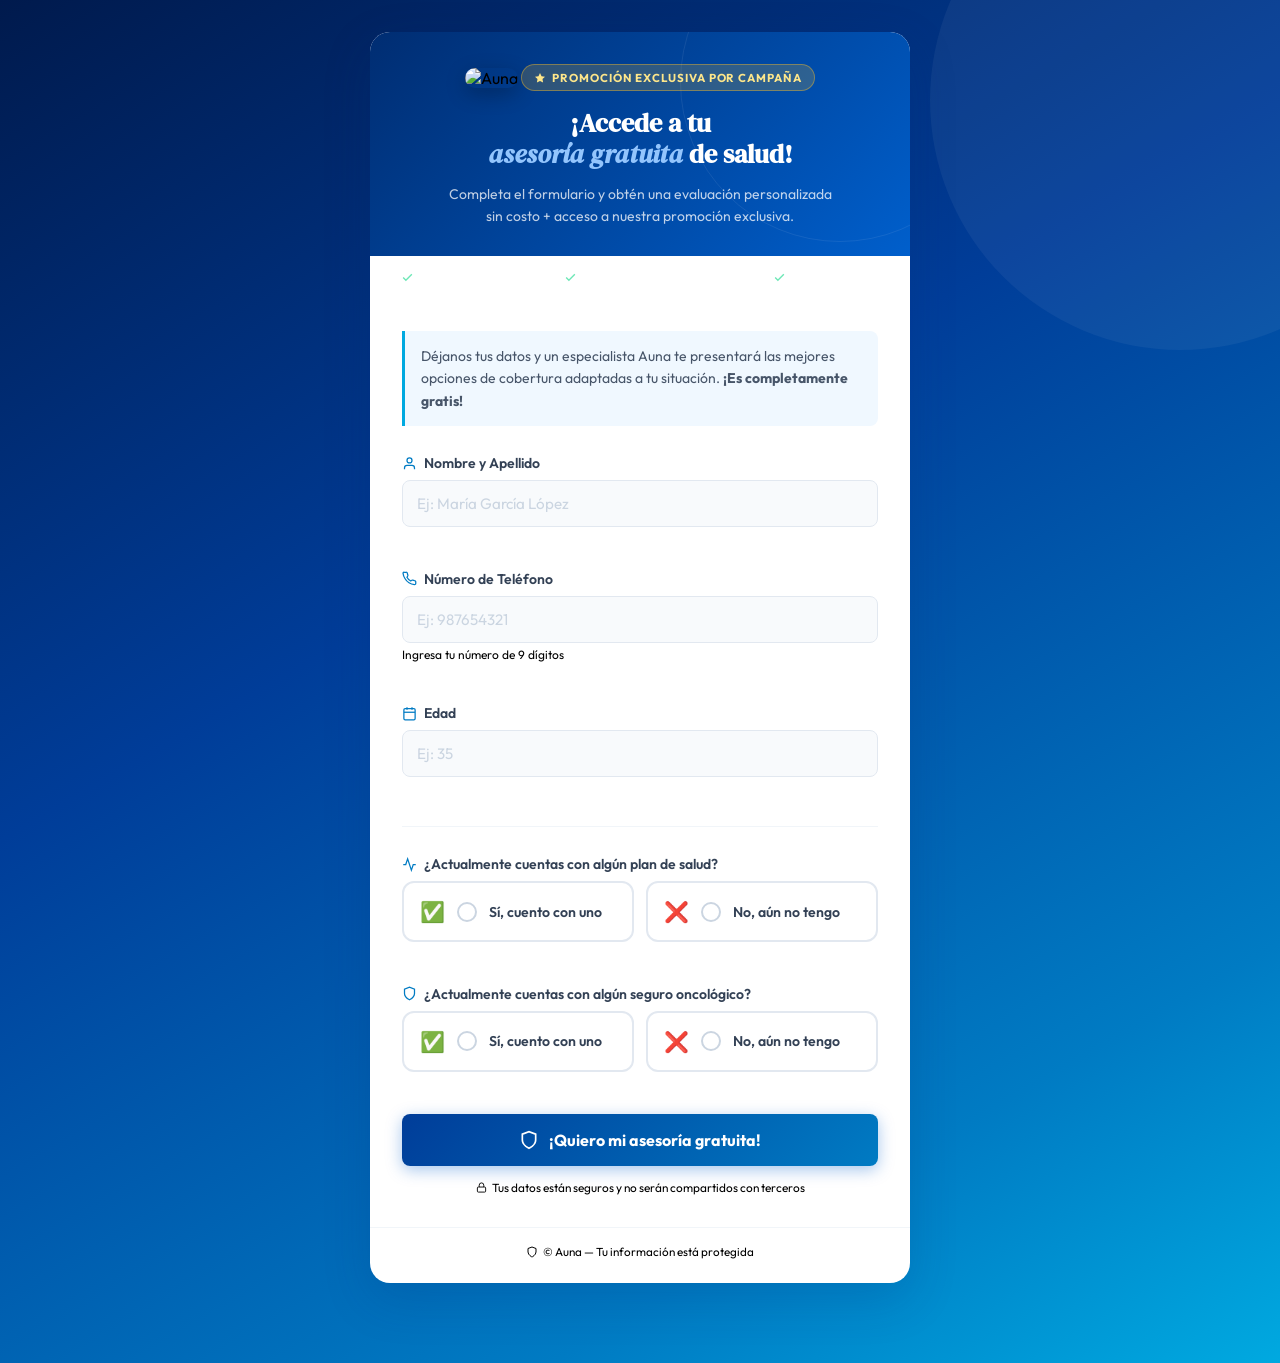
==== commit bd13fadc: "Update encuesta.html" ====
--- a/encuesta.html
+++ b/encuesta.html
@@ -200,6 +200,7 @@
       font-family: 'Outfit', sans-serif;
       font-size: 0.95rem;
       color: var(--slate-900);
+      font-weight: 500;
       background: var(--slate-50);
       border: 1.5px solid var(--slate-200);
       border-radius: var(--radius-sm);
@@ -207,6 +208,16 @@
       outline: none;
       transition: border-color var(--transition), box-shadow var(--transition), background var(--transition);
       -webkit-appearance: none;
+    }
+
+    input::placeholder {
+      color: var(--slate-300);
+      font-weight: 400;
+    }
+
+    input:not(:placeholder-shown) {
+      color: var(--slate-900);
+      font-weight: 500;
     }
 
     input:focus {
@@ -513,6 +524,27 @@
 
       <div class="form-divider"></div>
 
+      <!-- Plan de salud -->
+      <div class="field-group">
+        <label class="field-label">
+          <svg viewBox="0 0 24 24" fill="none" stroke="currentColor" stroke-width="2"><path d="M22 12h-4l-3 9L9 3l-3 9H2"/></svg>
+          ¿Actualmente cuentas con algún plan de salud?
+        </label>
+        <div class="options-grid" id="opts-plan">
+          <button class="option-card" type="button" onclick="selectOpcion('plan', 'Sí', this)">
+            <span class="option-emoji">✅</span>
+            <div class="option-radio"><div class="option-radio-dot"></div></div>
+            <span class="option-text">Sí, cuento con uno</span>
+          </button>
+          <button class="option-card" type="button" onclick="selectOpcion('plan', 'No', this)">
+            <span class="option-emoji">❌</span>
+            <div class="option-radio"><div class="option-radio-dot"></div></div>
+            <span class="option-text">No, aún no tengo</span>
+          </button>
+        </div>
+        <span class="field-error" id="err-plan"></span>
+      </div>
+
       <!-- Seguro oncológico -->
       <div class="field-group">
         <label class="field-label">
@@ -520,12 +552,12 @@
           ¿Actualmente cuentas con algún seguro oncológico?
         </label>
         <div class="options-grid" id="opts-seguro">
-          <button class="option-card" type="button" onclick="selectOpcion('Sí', this)">
+          <button class="option-card" type="button" onclick="selectOpcion('seguro', 'Sí', this)">
             <span class="option-emoji">✅</span>
             <div class="option-radio"><div class="option-radio-dot"></div></div>
             <span class="option-text">Sí, cuento con uno</span>
           </button>
-          <button class="option-card" type="button" onclick="selectOpcion('No', this)">
+          <button class="option-card" type="button" onclick="selectOpcion('seguro', 'No', this)">
             <span class="option-emoji">❌</span>
             <div class="option-radio"><div class="option-radio-dot"></div></div>
             <span class="option-text">No, aún no tengo</span>
@@ -573,6 +605,7 @@
   const URL_GS = "https://script.google.com/macros/s/AKfycbzg3p6evPFrvfWIAwa6MoGMEtuoyBLU2-wWapn-Ic4lYY9fzuVzrT-zAaOg18XoxvKBaA/exec";
   const USUARIO = decodeURIComponent(new URLSearchParams(window.location.search).get("u") || "encuesta");
 
+  let planSeleccionado   = null;
   let seguroSeleccionado = null;
 
   // Solo dígitos
@@ -595,12 +628,14 @@
     });
   });
 
-  // Seleccionar opción seguro
-  function selectOpcion(valor, btn) {
-    document.querySelectorAll("#opts-seguro .option-card").forEach(c => c.classList.remove("selected"));
+  // Seleccionar opción
+  function selectOpcion(campo, valor, btn) {
+    const grupoId = campo === "plan" ? "opts-plan" : "opts-seguro";
+    document.querySelectorAll("#" + grupoId + " .option-card").forEach(c => c.classList.remove("selected"));
     btn.classList.add("selected");
-    seguroSeleccionado = valor;
-    document.getElementById("err-seguro").textContent = "";
+    if (campo === "plan")   planSeleccionado   = valor;
+    if (campo === "seguro") seguroSeleccionado = valor;
+    document.getElementById("err-" + campo).textContent = "";
   }
 
   // Validación
@@ -625,6 +660,11 @@
     if (!edad || edad < 1 || edad > 120) {
       document.getElementById("s-edad").classList.add("invalid");
       document.getElementById("err-s-edad").textContent = "Ingresa una edad válida (1–120)";
+      ok = false;
+    }
+
+    if (!planSeleccionado) {
+      document.getElementById("err-plan").textContent = "Por favor selecciona una opción";
       ok = false;
     }
 
@@ -668,7 +708,7 @@
       telefono:    parseInt(document.getElementById("s-telefono").value, 10),
       edad:        parseInt(document.getElementById("s-edad").value, 10),
       producto:    "",
-      comentarios: `Seguro oncológico: ${seguroSeleccionado}.`,
+      comentarios: `Plan de salud: ${planSeleccionado}. Seguro oncológico: ${seguroSeleccionado}.`,
     };
 
     try {
@@ -691,4 +731,3 @@
 </script>
 </body>
 </html>
-
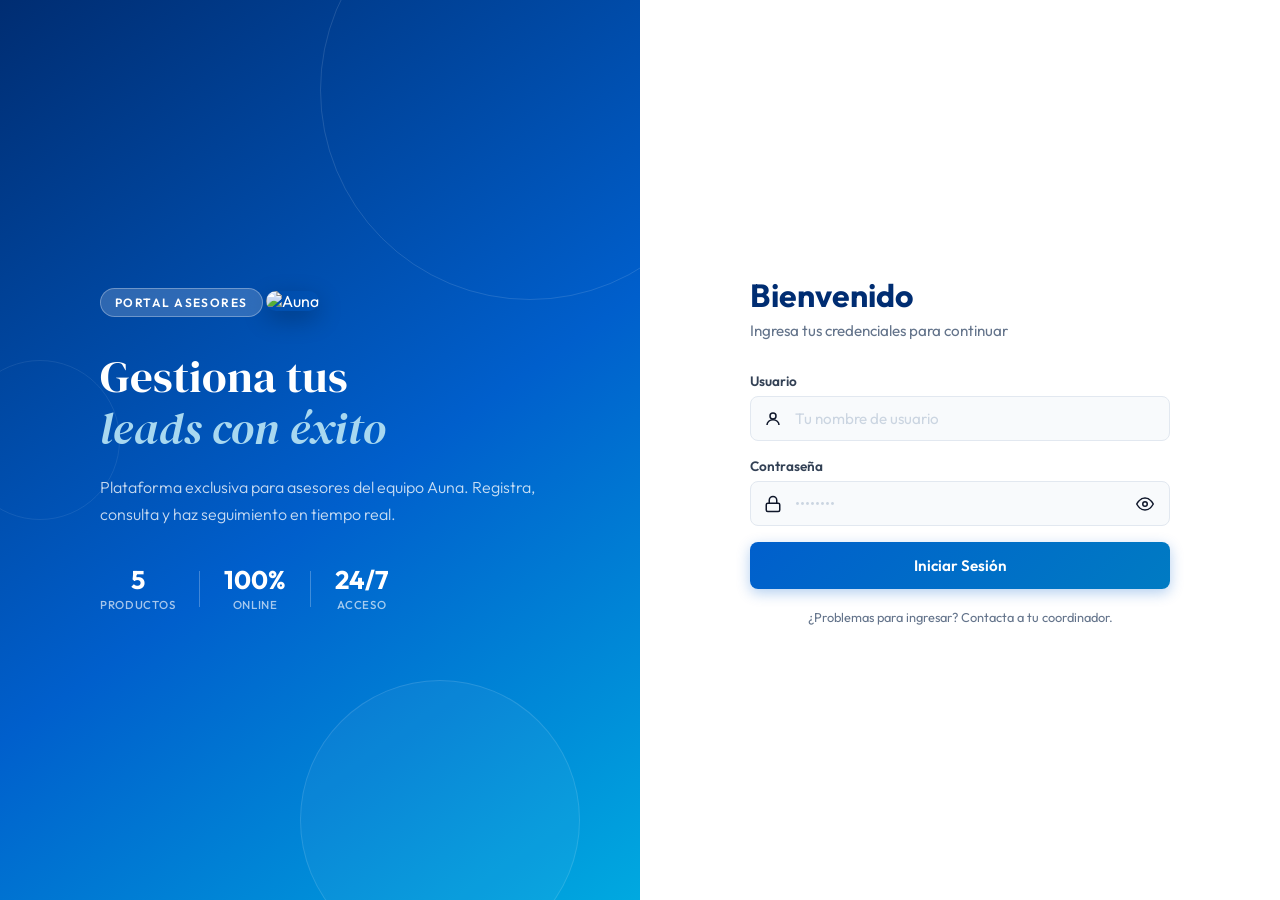
==== commit b8bc7519: "Update encuesta.html" ====
--- a/encuesta.html
+++ b/encuesta.html
@@ -1,733 +1,568 @@
 <!DOCTYPE html>
 <html lang="es">
 <head>
-  <meta charset="UTF-8">
-  <meta name="viewport" content="width=device-width, initial-scale=1.0">
-  <title>Asesoría Gratuita de Salud — Auna</title>
-  <link rel="preconnect" href="https://fonts.googleapis.com">
-  <link rel="preconnect" href="https://fonts.gstatic.com" crossorigin>
-  <link href="https://fonts.googleapis.com/css2?family=Outfit:wght@300;400;500;600;700&family=DM+Serif+Display:ital@0;1&display=swap" rel="stylesheet">
-  <style>
-    :root {
-      --blue-900: #001a4d;
-      --blue-800: #002d72;
-      --blue-700: #003d99;
-      --blue-600: #005fcc;
-      --blue-500: #007bc3;
-      --blue-400: #00a9e0;
-      --blue-100: #e8f4fd;
-      --blue-50:  #f0f8ff;
-      --slate-900: #0f172a;
-      --slate-700: #334155;
-      --slate-600: #475569;
-      --slate-500: #64748b;
-      --slate-300: #cbd5e1;
-      --slate-200: #e2e8f0;
-      --slate-100: #f1f5f9;
-      --slate-50:  #f8fafc;
-      --green-600: #059669;
-      --green-500: #10b981;
-      --green-100: #d1fae5;
-      --red-500:   #ef4444;
-      --red-100:   #fee2e2;
-      --white: #ffffff;
-      --shadow-lg: 0 16px 48px rgba(0,45,114,0.18);
-      --radius-sm: 8px;
-      --radius-md: 12px;
-      --radius-lg: 20px;
-      --transition: 0.2s cubic-bezier(0.4,0,0.2,1);
-    }
-
-    *, *::before, *::after { box-sizing: border-box; margin: 0; padding: 0; }
-
-    body {
-      font-family: 'Outfit', sans-serif;
-      min-height: 100vh;
-      background: linear-gradient(150deg, var(--blue-900) 0%, var(--blue-700) 40%, var(--blue-500) 80%, var(--blue-400) 100%);
-      display: flex;
-      align-items: flex-start;
-      justify-content: center;
-      padding: 2rem 1rem 5rem;
-      -webkit-font-smoothing: antialiased;
-      position: relative;
-      overflow-x: hidden;
-    }
-
-    body::before {
-      content: '';
-      position: fixed;
-      width: 500px; height: 500px;
-      top: -150px; right: -150px;
-      border-radius: 50%;
-      background: rgba(255,255,255,0.05);
-      pointer-events: none;
-    }
-
-    /* ── CARD ── */
-    .survey-card {
-      background: var(--white);
-      border-radius: var(--radius-lg);
-      box-shadow: var(--shadow-lg);
-      width: 100%;
-      max-width: 540px;
-      overflow: hidden;
-      animation: fadeUp 0.5s ease both;
-      position: relative;
-      z-index: 1;
-    }
-
-    /* ── HEADER ── */
-    .survey-header {
-      background: linear-gradient(135deg, var(--blue-800) 0%, var(--blue-600) 100%);
-      padding: 2rem 2rem 1.75rem;
-      text-align: center;
-      position: relative;
-      overflow: hidden;
-    }
-
-    .survey-header::before {
-      content: '';
-      position: absolute;
-      width: 320px; height: 320px;
-      border-radius: 50%;
-      border: 1px solid rgba(255,255,255,0.08);
-      top: -110px; right: -90px;
-      pointer-events: none;
-    }
-
-    .survey-logo {
-      width: 80px;
-      border-radius: 10px;
-      margin-bottom: 1.25rem;
-      box-shadow: 0 6px 20px rgba(0,0,0,0.25);
-      position: relative; z-index: 1;
-    }
-
-    .promo-badge {
-      display: inline-flex;
-      align-items: center;
-      gap: 6px;
-      background: rgba(251,191,36,0.18);
-      border: 1px solid rgba(251,191,36,0.40);
-      color: #fde68a;
-      font-size: 0.72rem;
-      font-weight: 700;
-      letter-spacing: 0.08em;
-      text-transform: uppercase;
-      padding: 5px 12px;
-      border-radius: 100px;
-      margin-bottom: 1rem;
-      position: relative; z-index: 1;
-    }
-
-    .promo-badge svg { width: 12px; height: 12px; fill: #fde68a; flex-shrink: 0; }
-
-    .survey-header h1 {
-      font-family: 'DM Serif Display', serif;
-      font-size: 1.65rem;
-      color: white;
-      line-height: 1.2;
-      margin-bottom: 0.75rem;
-      position: relative; z-index: 1;
-    }
-
-    .survey-header h1 em { font-style: italic; color: #93c5fd; }
-
-    .survey-header p {
-      font-size: 0.875rem;
-      color: rgba(255,255,255,0.75);
-      line-height: 1.6;
-      position: relative; z-index: 1;
-    }
-
-    /* Beneficios strip */
-    .benefits-bar {
-      background: rgba(255,255,255,0.10);
-      backdrop-filter: blur(8px);
-      border-top: 1px solid rgba(255,255,255,0.12);
-      padding: 0.85rem 1.5rem;
-      display: flex;
-      align-items: center;
-      justify-content: center;
-      gap: 1.25rem;
-      flex-wrap: wrap;
-    }
-
-    .benefit-item {
-      display: flex;
-      align-items: center;
-      gap: 5px;
-      font-size: 0.76rem;
-      font-weight: 600;
-      color: rgba(255,255,255,0.90);
-      white-space: nowrap;
-    }
-
-    .benefit-item svg { width: 13px; height: 13px; color: #6ee7b7; flex-shrink: 0; }
-
-    /* ── FORM BODY ── */
-    .survey-body { padding: 2rem; }
-
-    .form-intro {
-      font-size: 0.875rem;
-      color: var(--slate-600);
-      line-height: 1.6;
-      margin-bottom: 1.75rem;
-      padding: 0.875rem 1rem;
-      background: var(--blue-50);
-      border-left: 3px solid var(--blue-400);
-      border-radius: 0 var(--radius-sm) var(--radius-sm) 0;
-    }
-
-    /* ── FIELDS ── */
-    .field-group { margin-bottom: 1.35rem; }
-
-    .field-label {
-      display: flex;
-      align-items: center;
-      gap: 7px;
-      font-size: 0.875rem;
-      font-weight: 600;
-      color: var(--slate-700);
-      margin-bottom: 8px;
-    }
-
-    .field-label svg { width: 15px; height: 15px; color: var(--blue-500); flex-shrink: 0; }
-
-    input[type="text"],
-    input[type="tel"] {
-      width: 100%;
-      font-family: 'Outfit', sans-serif;
-      font-size: 0.95rem;
-      color: var(--slate-900);
-      font-weight: 500;
-      background: var(--slate-50);
-      border: 1.5px solid var(--slate-200);
-      border-radius: var(--radius-sm);
-      padding: 13px 14px;
-      outline: none;
-      transition: border-color var(--transition), box-shadow var(--transition), background var(--transition);
-      -webkit-appearance: none;
-    }
-
-    input::placeholder {
-      color: var(--slate-300);
-      font-weight: 400;
-    }
-
-    input:not(:placeholder-shown) {
-      color: var(--slate-900);
-      font-weight: 500;
-    }
-
-    input:focus {
-      border-color: var(--blue-500);
-      background: var(--white);
-      box-shadow: 0 0 0 3px rgba(0,123,195,0.12);
-    }
-
-    input.invalid {
-      border-color: var(--red-500);
-      box-shadow: 0 0 0 3px rgba(239,68,68,0.10);
-    }
-
-    .field-hint {
-      display: block;
-      font-size: 0.75rem;
-      color: var(--slate-400);
-      margin-top: 4px;
-    }
-
-    .field-error {
-      display: block;
-      font-size: 0.78rem;
-      color: var(--red-500);
-      font-weight: 500;
-      margin-top: 5px;
-      min-height: 16px;
-    }
-
-    .form-divider {
-      height: 1px;
-      background: var(--slate-100);
-      margin: 1.75rem 0;
-    }
-
-    /* ── OPTION CARDS ── */
-    .options-grid {
-      display: grid;
-      grid-template-columns: 1fr 1fr;
-      gap: 0.75rem;
-    }
-
-    .option-card {
-      border: 2px solid var(--slate-200);
-      border-radius: var(--radius-md);
-      padding: 1rem;
-      cursor: pointer;
-      transition: all var(--transition);
-      display: flex;
-      align-items: center;
-      gap: 0.75rem;
-      background: var(--white);
-      font-family: 'Outfit', sans-serif;
-      text-align: left;
-      width: 100%;
-    }
-
-    .option-card:hover { border-color: var(--blue-400); background: var(--blue-50); }
-
-    .option-card.selected {
-      border-color: var(--blue-600);
-      background: var(--blue-50);
-      box-shadow: 0 0 0 3px rgba(0,95,204,0.10);
-    }
-
-    .option-radio {
-      width: 20px; height: 20px;
-      border: 2px solid var(--slate-300);
-      border-radius: 50%;
-      flex-shrink: 0;
-      display: flex;
-      align-items: center;
-      justify-content: center;
-      transition: all var(--transition);
-    }
-
-    .option-card.selected .option-radio { border-color: var(--blue-600); background: var(--blue-600); }
-
-    .option-radio-dot {
-      width: 8px; height: 8px;
-      background: white;
-      border-radius: 50%;
-      opacity: 0;
-      transition: opacity var(--transition);
-    }
-
-    .option-card.selected .option-radio-dot { opacity: 1; }
-
-    .option-emoji { font-size: 1.25rem; flex-shrink: 0; }
-
-    .option-text { font-size: 0.88rem; font-weight: 600; color: var(--slate-700); line-height: 1.3; }
-    .option-card.selected .option-text { color: var(--blue-800); }
-
-    /* ── SUBMIT ── */
-    .btn-submit {
-      width: 100%;
-      background: linear-gradient(135deg, var(--blue-700), var(--blue-500));
-      color: white;
-      border: none;
-      border-radius: var(--radius-sm);
-      padding: 16px 20px;
-      font-family: 'Outfit', sans-serif;
-      font-size: 1rem;
-      font-weight: 700;
-      cursor: pointer;
-      display: flex;
-      align-items: center;
-      justify-content: center;
-      gap: 10px;
-      transition: all var(--transition);
-      box-shadow: 0 4px 16px rgba(0,95,204,0.35);
-      margin-top: 0.5rem;
-    }
-
-    .btn-submit svg { width: 20px; height: 20px; }
-    .btn-submit:hover:not(:disabled) { transform: translateY(-1px); box-shadow: 0 6px 22px rgba(0,95,204,0.45); }
-    .btn-submit:disabled { opacity: 0.65; cursor: not-allowed; transform: none; }
-
-    .submit-note {
-      text-align: center;
-      font-size: 0.74rem;
-      color: var(--slate-400);
-      margin-top: 0.875rem;
-      display: flex;
-      align-items: center;
-      justify-content: center;
-      gap: 5px;
-    }
-
-    .submit-note svg { width: 11px; height: 11px; }
-
-    .spinner {
-      width: 18px; height: 18px;
-      border: 2px solid rgba(255,255,255,0.4);
-      border-top-color: white;
-      border-radius: 50%;
-      animation: spin 0.7s linear infinite;
-      flex-shrink: 0;
-    }
-
-    /* ── SUCCESS ── */
-    #screen-success {
-      display: none;
-      padding: 3rem 2rem;
-      text-align: center;
-      animation: fadeUp 0.5s ease;
-    }
-
-    .success-icon {
-      width: 80px; height: 80px;
-      background: var(--green-100);
-      border-radius: 50%;
-      display: flex;
-      align-items: center;
-      justify-content: center;
-      margin: 0 auto 1.5rem;
-      animation: popIn 0.4s cubic-bezier(0.34,1.56,0.64,1) both;
-    }
-
-    .success-icon svg { width: 40px; height: 40px; color: var(--green-600); }
-
-    #screen-success h2 {
-      font-family: 'DM Serif Display', serif;
-      font-size: 1.65rem;
-      color: var(--blue-800);
-      margin-bottom: 0.5rem;
-    }
-
-    #screen-success .success-lead {
-      font-size: 1rem;
-      font-weight: 600;
-      color: var(--blue-600);
-      margin-bottom: 0.875rem;
-    }
-
-    #screen-success p {
-      font-size: 0.9rem;
-      color: var(--slate-500);
-      line-height: 1.65;
-    }
-
-    .success-badge {
-      display: inline-flex;
-      align-items: center;
-      gap: 6px;
-      background: var(--green-100);
-      border: 1px solid #6ee7b7;
-      color: var(--green-600);
-      font-size: 0.8rem;
-      font-weight: 700;
-      padding: 7px 16px;
-      border-radius: 100px;
-      margin-top: 1.5rem;
-    }
-
-    .success-badge svg { width: 14px; height: 14px; }
-
-    /* ── FOOTER ── */
-    .survey-footer {
-      padding: 1rem 2rem 1.5rem;
-      text-align: center;
-      font-size: 0.73rem;
-      color: var(--slate-400);
-      border-top: 1px solid var(--slate-100);
-      display: flex;
-      align-items: center;
-      justify-content: center;
-      gap: 5px;
-    }
-
-    .survey-footer svg { width: 12px; height: 12px; }
-
-    /* ── ANIMATIONS ── */
-    @keyframes fadeUp {
-      from { opacity: 0; transform: translateY(20px); }
-      to   { opacity: 1; transform: translateY(0); }
-    }
-    @keyframes spin { to { transform: rotate(360deg); } }
-    @keyframes popIn {
-      from { opacity: 0; transform: scale(0.5); }
-      to   { opacity: 1; transform: scale(1); }
-    }
-
-    @media (max-width: 480px) {
-      body { padding: 1rem 0.75rem 4rem; }
-      .survey-header { padding: 1.5rem 1.25rem 1.25rem; }
-      .survey-body { padding: 1.5rem 1.25rem; }
-      .benefits-bar { gap: 0.75rem; padding: 0.75rem 1rem; }
-      .options-grid { grid-template-columns: 1fr; }
-      #screen-success { padding: 2.5rem 1.25rem; }
-    }
-  </style>
+    <meta charset="UTF-8">
+    <meta name="viewport" content="width=device-width, initial-scale=1.0">
+    <title>Auna — Portal de Asesores</title>
+    <link rel="preconnect" href="https://fonts.googleapis.com">
+    <link rel="preconnect" href="https://fonts.gstatic.com" crossorigin>
+    <link href="https://fonts.googleapis.com/css2?family=Outfit:wght@300;400;500;600;700&family=DM+Serif+Display:ital@0;1&display=swap" rel="stylesheet">
+    <link rel="stylesheet" href="style.css">
+    <script src="https://cdnjs.cloudflare.com/ajax/libs/qrcodejs/1.0.0/qrcode.min.js"></script>
+    <script src="https://cdnjs.cloudflare.com/ajax/libs/xlsx/0.18.5/xlsx.full.min.js"></script>
 </head>
 <body>
 
-<div class="survey-card">
-
-  <!-- HEADER -->
-  <div class="survey-header">
-    <img src="https://res.cloudinary.com/dwxiuavqd/image/upload/v1774998253/468951353_1098106335437147_8489372296479282912_n_insezr.jpg"
-         alt="Auna" class="survey-logo">
-    <div class="promo-badge">
-      <svg viewBox="0 0 24 24"><path d="M12 2l3.09 6.26L22 9.27l-5 4.87 1.18 6.88L12 17.77l-6.18 3.25L7 14.14 2 9.27l6.91-1.01L12 2z"/></svg>
-      Promoción exclusiva por campaña
+  <!-- ═══════════════════ LOGIN SCREEN ═══════════════════ -->
+  <section id="login-section" class="screen active">
+    <div class="login-split">
+
+      <!-- Left panel: branding -->
+      <div class="login-brand">
+        <div class="brand-inner">
+          <div class="brand-badge">Portal Asesores</div>
+          <img src="https://res.cloudinary.com/dwxiuavqd/image/upload/v1774998253/468951353_1098106335437147_8489372296479282912_n_insezr.jpg"
+               alt="Auna" class="brand-logo">
+          <h1 class="brand-headline">Gestiona tus<br><em>leads con éxito</em></h1>
+          <p class="brand-sub">Plataforma exclusiva para asesores del equipo Auna. Registra, consulta y haz seguimiento en tiempo real.</p>
+          <div class="brand-stats">
+            <div class="stat"><span class="stat-num">5</span><span class="stat-label">Productos</span></div>
+            <div class="stat-divider"></div>
+            <div class="stat"><span class="stat-num">100%</span><span class="stat-label">Online</span></div>
+            <div class="stat-divider"></div>
+            <div class="stat"><span class="stat-num">24/7</span><span class="stat-label">Acceso</span></div>
+          </div>
+        </div>
+        <div class="brand-decor">
+          <div class="decor-circle c1"></div>
+          <div class="decor-circle c2"></div>
+          <div class="decor-circle c3"></div>
+        </div>
+      </div>
+
+      <!-- Right panel: form -->
+      <div class="login-form-panel">
+        <div class="login-card">
+          <div class="login-card-top">
+            <h2>Bienvenido</h2>
+            <p>Ingresa tus credenciales para continuar</p>
+          </div>
+
+          <div class="field-group">
+            <label for="username">Usuario</label>
+            <div class="input-wrap">
+              <svg class="input-icon" viewBox="0 0 24 24" fill="none" stroke="currentColor" stroke-width="2"><circle cx="12" cy="8" r="4"/><path d="M4 20c0-4 3.6-7 8-7s8 3 8 7"/></svg>
+              <input type="text" id="username" placeholder="Tu nombre de usuario" autocomplete="username">
+            </div>
+          </div>
+
+          <div class="field-group">
+            <label for="password">Contraseña</label>
+            <div class="input-wrap">
+              <svg class="input-icon" viewBox="0 0 24 24" fill="none" stroke="currentColor" stroke-width="2"><rect x="3" y="11" width="18" height="11" rx="2"/><path d="M7 11V7a5 5 0 0 1 10 0v4"/></svg>
+              <input type="password" id="password" placeholder="••••••••" autocomplete="current-password">
+              <button class="toggle-pass" type="button" aria-label="Mostrar contraseña" onclick="togglePass()">
+                <svg id="eye-icon" viewBox="0 0 24 24" fill="none" stroke="currentColor" stroke-width="2"><path d="M1 12S5 4 12 4s11 8 11 8-4 8-11 8S1 12 1 12z"/><circle cx="12" cy="12" r="3"/></svg>
+              </button>
+            </div>
+          </div>
+
+          <div id="login-error" class="error-msg" style="display:none">
+            <svg viewBox="0 0 24 24" fill="none" stroke="currentColor" stroke-width="2"><circle cx="12" cy="12" r="10"/><line x1="12" y1="8" x2="12" y2="12"/><line x1="12" y1="16" x2="12.01" y2="16"/></svg>
+            Usuario o contraseña incorrectos
+          </div>
+
+          <button class="btn-primary" id="login-btn" onclick="login()">
+            <span class="btn-text">Iniciar Sesión</span>
+            <span class="btn-loader" style="display:none">
+              <span class="spinner"></span> Verificando...
+            </span>
+          </button>
+
+          <p class="login-footer-note">¿Problemas para ingresar? Contacta a tu coordinador.</p>
+        </div>
+      </div>
+
     </div>
-    <h1>¡Accede a tu<br><em>asesoría gratuita</em> de salud!</h1>
-    <p>Completa el formulario y obtén una evaluación personalizada<br>sin costo + acceso a nuestra promoción exclusiva.</p>
-  </div>
-
-  <!-- Beneficios -->
-  <div class="benefits-bar">
-    <div class="benefit-item">
-      <svg viewBox="0 0 24 24" fill="none" stroke="currentColor" stroke-width="2.5"><polyline points="20 6 9 17 4 12"/></svg>
-      Asesoría 100% gratuita
-    </div>
-    <div class="benefit-item">
-      <svg viewBox="0 0 24 24" fill="none" stroke="currentColor" stroke-width="2.5"><polyline points="20 6 9 17 4 12"/></svg>
-      Promoción por tiempo limitado
-    </div>
-    <div class="benefit-item">
-      <svg viewBox="0 0 24 24" fill="none" stroke="currentColor" stroke-width="2.5"><polyline points="20 6 9 17 4 12"/></svg>
-      Sin compromiso
+  </section>
+
+  <!-- ═══════════════════ FORM SCREEN ═══════════════════ -->
+  <section id="form-section" class="screen" style="display:none">
+
+    <!-- Top nav bar -->
+    <nav class="topbar">
+      <img src="https://res.cloudinary.com/dwxiuavqd/image/upload/v1774998253/468951353_1098106335437147_8489372296479282912_n_insezr.jpg"
+           alt="Auna" class="topbar-logo">
+      <div class="topbar-center">
+        <span id="topbar-title">Formulario Barrido</span>
+      </div>
+      <div class="topbar-right">
+        <div class="user-chip">
+          <div class="user-avatar" id="user-avatar">A</div>
+          <span id="user-name-chip">Asesor</span>
+        </div>
+        <button class="btn-logout" onclick="logout()" title="Cerrar sesión">
+          <svg viewBox="0 0 24 24" fill="none" stroke="currentColor" stroke-width="2"><path d="M9 21H5a2 2 0 0 1-2-2V5a2 2 0 0 1 2-2h4"/><polyline points="16 17 21 12 16 7"/><line x1="21" y1="12" x2="9" y2="12"/></svg>
+        </button>
+      </div>
+    </nav>
+
+    <!-- Main content -->
+    <main class="main-content">
+      <div class="content-wrapper">
+
+        <!-- Tab bar -->
+        <div class="tab-bar">
+          <button class="tab active" id="tab-form" onclick="switchTab('form')">
+            <svg viewBox="0 0 24 24" fill="none" stroke="currentColor" stroke-width="2"><path d="M11 4H4a2 2 0 0 0-2 2v14a2 2 0 0 0 2 2h14a2 2 0 0 0 2-2v-7"/><path d="M18.5 2.5a2.121 2.121 0 0 1 3 3L12 15l-4 1 1-4 9.5-9.5z"/></svg>
+            Nuevo Lead
+          </button>
+          <button class="tab" id="tab-records" onclick="switchTab('records')">
+            <svg viewBox="0 0 24 24" fill="none" stroke="currentColor" stroke-width="2"><path d="M9 17H5a2 2 0 0 0-2 2v2h18v-2a2 2 0 0 0-2-2h-4"/><path d="M12 3v10m-4-4 4 4 4-4"/></svg>
+            Mis Registros
+          </button>
+          <button class="tab" id="tab-encuesta" onclick="switchTab('encuesta')">
+            <svg viewBox="0 0 24 24" fill="none" stroke="currentColor" stroke-width="2"><rect x="3" y="3" width="7" height="7" rx="1"/><rect x="14" y="3" width="7" height="7" rx="1"/><rect x="3" y="14" width="7" height="7" rx="1"/><rect x="14" y="14" width="7" height="7" rx="1"/></svg>
+            Encuesta
+          </button>
+        </div>
+
+        <!-- ── Tab: Formulario ── -->
+        <div id="panel-form" class="tab-panel active">
+          <div class="form-card">
+            <div class="form-card-header">
+              <div class="form-card-icon">
+                <svg viewBox="0 0 24 24" fill="none" stroke="currentColor" stroke-width="2"><path d="M16 21v-2a4 4 0 0 0-4-4H6a4 4 0 0 0-4 4v2"/><circle cx="9" cy="7" r="4"/><path d="M22 21v-2a4 4 0 0 0-3-3.87"/><path d="M16 3.13a4 4 0 0 1 0 7.75"/></svg>
+              </div>
+              <div>
+                <h2 class="form-card-title" id="form-title">Formulario Barrido</h2>
+                <p class="form-card-subtitle">Completa los datos del cliente potencial</p>
+              </div>
+            </div>
+
+            <form id="barrido-form" novalidate>
+              <div class="form-grid">
+
+                <div class="field-group full-width">
+                  <label for="nombre">
+                    <svg viewBox="0 0 24 24" fill="none" stroke="currentColor" stroke-width="2"><path d="M20 21v-2a4 4 0 0 0-4-4H8a4 4 0 0 0-4 4v2"/><circle cx="12" cy="7" r="4"/></svg>
+                    Nombre y Apellido
+                  </label>
+                  <input type="text" id="nombre" placeholder="Nombre completo del cliente" required>
+                  <span class="field-error" id="err-nombre"></span>
+                </div>
+
+                <div class="field-group">
+                  <label for="telefono">
+                    <svg viewBox="0 0 24 24" fill="none" stroke="currentColor" stroke-width="2"><path d="M22 16.92v3a2 2 0 0 1-2.18 2 19.79 19.79 0 0 1-8.63-3.07A19.5 19.5 0 0 1 4.69 12a19.79 19.79 0 0 1-3.07-8.67A2 2 0 0 1 3.62 2h3a2 2 0 0 1 2 1.72c.127.96.361 1.903.7 2.81a2 2 0 0 1-.45 2.11L7.91 9.91a16 16 0 0 0 6.18 6.18l1.07-1.07a2 2 0 0 1 2.11-.45c.907.339 1.85.573 2.81.7A2 2 0 0 1 22 16.92z"/></svg>
+                    Número de Teléfono
+                  </label>
+                  <input type="tel" id="telefono" placeholder="9 dígitos" maxlength="9" inputmode="numeric" required>
+                  <span class="field-error" id="err-telefono"></span>
+                </div>
+
+                <div class="field-group">
+                  <label for="edad">
+                    <svg viewBox="0 0 24 24" fill="none" stroke="currentColor" stroke-width="2"><rect x="3" y="4" width="18" height="18" rx="2" ry="2"/><line x1="16" y1="2" x2="16" y2="6"/><line x1="8" y1="2" x2="8" y2="6"/><line x1="3" y1="10" x2="21" y2="10"/></svg>
+                    Edad
+                  </label>
+                  <input type="tel" id="edad" placeholder="Años" maxlength="3" inputmode="numeric" required>
+                  <span class="field-error" id="err-edad"></span>
+                </div>
+
+                <!-- Pregunta 1: Plan de salud -->
+                <div class="field-group full-width">
+                  <label class="label-inline">
+                    <svg viewBox="0 0 24 24" fill="none" stroke="currentColor" stroke-width="2"><path d="M22 12h-4l-3 9L9 3l-3 9H2"/></svg>
+                    ¿Actualmente cuentas con algún plan de salud?
+                  </label>
+                  <div class="yesno-grid" id="opts-plan">
+                    <button type="button" class="yesno-card" onclick="selectYesNo('plan', 'Sí', this)">
+                      <span class="yesno-emoji">✅</span>
+                      <div class="yesno-radio"><div class="yesno-dot"></div></div>
+                      <span class="yesno-text">Sí</span>
+                    </button>
+                    <button type="button" class="yesno-card" onclick="selectYesNo('plan', 'No', this)">
+                      <span class="yesno-emoji">❌</span>
+                      <div class="yesno-radio"><div class="yesno-dot"></div></div>
+                      <span class="yesno-text">No</span>
+                    </button>
+                  </div>
+                  <span class="field-error" id="err-plan"></span>
+                </div>
+
+                <!-- Pregunta 2: Seguro oncológico -->
+                <div class="field-group full-width">
+                  <label class="label-inline">
+                    <svg viewBox="0 0 24 24" fill="none" stroke="currentColor" stroke-width="2"><path d="M12 22s8-4 8-10V5l-8-3-8 3v7c0 6 8 10 8 10z"/></svg>
+                    ¿Actualmente cuentas con algún seguro oncológico?
+                  </label>
+                  <div class="yesno-grid" id="opts-onco">
+                    <button type="button" class="yesno-card" onclick="selectYesNo('onco', 'Sí', this)">
+                      <span class="yesno-emoji">✅</span>
+                      <div class="yesno-radio"><div class="yesno-dot"></div></div>
+                      <span class="yesno-text">Sí</span>
+                    </button>
+                    <button type="button" class="yesno-card" onclick="selectYesNo('onco', 'No', this)">
+                      <span class="yesno-emoji">❌</span>
+                      <div class="yesno-radio"><div class="yesno-dot"></div></div>
+                      <span class="yesno-text">No</span>
+                    </button>
+                  </div>
+                  <span class="field-error" id="err-onco"></span>
+                </div>
+
+                <div class="field-group full-width">
+                  <label for="comentarios">
+                    <svg viewBox="0 0 24 24" fill="none" stroke="currentColor" stroke-width="2"><path d="M21 15a2 2 0 0 1-2 2H7l-4 4V5a2 2 0 0 1 2-2h14a2 2 0 0 1 2 2z"/></svg>
+                    Comentarios <span class="optional-tag">Opcional</span>
+                  </label>
+                  <textarea id="comentarios" rows="3" placeholder="Observaciones adicionales..."></textarea>
+                </div>
+
+              </div><!-- /form-grid -->
+
+              <div class="form-actions">
+                <button type="submit" class="btn-primary btn-submit" id="submit-btn">
+                  <svg viewBox="0 0 24 24" fill="none" stroke="currentColor" stroke-width="2"><path d="M22 2 11 13"/><polygon points="22 2 15 22 11 13 2 9 22 2"/></svg>
+                  <span class="btn-text">Registrar Lead</span>
+                  <span class="btn-loader" style="display:none"><span class="spinner"></span> Guardando...</span>
+                </button>
+              </div>
+
+            </form>
+          </div>
+
+          <!-- Success toast -->
+          <div id="toast" class="toast" style="display:none">
+            <svg viewBox="0 0 24 24" fill="none" stroke="currentColor" stroke-width="2.5"><path d="M22 11.08V12a10 10 0 1 1-5.93-9.14"/><polyline points="22 4 12 14.01 9 11.01"/></svg>
+            ¡Lead registrado con éxito!
+          </div>
+        </div>
+
+        <!-- ── Tab: Registros ── -->
+        <div id="panel-records" class="tab-panel">
+          <div class="records-card">
+            <div class="records-header">
+              <div>
+                <h2 class="records-title">Mis Registros</h2>
+                <p class="records-sub" id="records-sub">Historial de leads registrados</p>
+              </div>
+              <div class="records-actions">
+                <button class="btn-export" onclick="exportarExcel()" title="Exportar a Excel">
+                  <svg viewBox="0 0 24 24" fill="none" stroke="currentColor" stroke-width="2"><path d="M14 2H6a2 2 0 0 0-2 2v16a2 2 0 0 0 2 2h12a2 2 0 0 0 2-2V8z"/><polyline points="14 2 14 8 20 8"/><line x1="16" y1="13" x2="8" y2="13"/><line x1="16" y1="17" x2="8" y2="17"/><polyline points="10 9 9 9 8 9"/></svg>
+                  Exportar
+                </button>
+                <button class="btn-refresh" onclick="verRegistros()" title="Actualizar">
+                  <svg id="refresh-icon" viewBox="0 0 24 24" fill="none" stroke="currentColor" stroke-width="2"><polyline points="1 4 1 10 7 10"/><path d="M3.51 15a9 9 0 1 0 .49-4.95"/></svg>
+                  Actualizar
+                </button>
+              </div>
+            </div>
+
+            <!-- Filtros rápidos -->
+            <div class="quick-filters">
+              <button class="qf-btn active" id="qf-todos"   onclick="setQuickFilter('todos')">Todos</button>
+              <button class="qf-btn"        id="qf-hoy"     onclick="setQuickFilter('hoy')">Hoy</button>
+              <button class="qf-btn"        id="qf-semana"  onclick="setQuickFilter('semana')">Esta semana</button>
+              <button class="qf-btn"        id="qf-mes"     onclick="setQuickFilter('mes')">Este mes</button>
+              <button class="qf-btn"        id="qf-rango"   onclick="toggleRangoPersonalizado()">
+                <svg viewBox="0 0 24 24" fill="none" stroke="currentColor" stroke-width="2"><rect x="3" y="4" width="18" height="18" rx="2"/><line x1="16" y1="2" x2="16" y2="6"/><line x1="8" y1="2" x2="8" y2="6"/><line x1="3" y1="10" x2="21" y2="10"/></svg>
+                Rango
+              </button>
+            </div>
+
+            <!-- Rango personalizado (oculto por defecto) -->
+            <div class="rango-wrap" id="rango-wrap" style="display:none">
+              <div class="date-filter-wrap">
+                <svg viewBox="0 0 24 24" fill="none" stroke="currentColor" stroke-width="2"><rect x="3" y="4" width="18" height="18" rx="2"/><line x1="16" y1="2" x2="16" y2="6"/><line x1="8" y1="2" x2="8" y2="6"/><line x1="3" y1="10" x2="21" y2="10"/></svg>
+                <input type="date" id="fecha-desde" title="Desde" onchange="aplicarFiltros()">
+                <span class="date-sep">→</span>
+                <input type="date" id="fecha-hasta" title="Hasta" onchange="aplicarFiltros()">
+                <button class="btn-clear-dates" onclick="limpiarFechas()" title="Limpiar fechas">
+                  <svg viewBox="0 0 24 24" fill="none" stroke="currentColor" stroke-width="2"><line x1="18" y1="6" x2="6" y2="18"/><line x1="6" y1="6" x2="18" y2="18"/></svg>
+                </button>
+              </div>
+            </div>
+
+            <!-- Búsqueda -->
+            <div class="search-bar-wrap">
+              <svg viewBox="0 0 24 24" fill="none" stroke="currentColor" stroke-width="2"><circle cx="11" cy="11" r="8"/><line x1="21" y1="21" x2="16.65" y2="16.65"/></svg>
+              <input type="text" id="search-input" placeholder="Buscar por nombre, producto, teléfono..." oninput="aplicarFiltros()">
+            </div>
+
+            <div id="tabla-registros">
+              <div class="empty-state">
+                <svg viewBox="0 0 24 24" fill="none" stroke="currentColor" stroke-width="1.5"><rect x="3" y="3" width="18" height="18" rx="2"/><path d="M3 9h18M9 21V9"/></svg>
+                <p>Haz clic en <strong>Actualizar</strong> para cargar tus registros.</p>
+              </div>
+            </div>
+          </div>
+        </div>
+
+        <!-- ── Tab: Encuesta ── -->
+        <div id="panel-encuesta" class="tab-panel">
+          <div class="encuesta-card">
+
+            <div class="encuesta-header">
+              <div class="encuesta-header-icon">
+                <svg viewBox="0 0 24 24" fill="none" stroke="currentColor" stroke-width="2"><rect x="3" y="3" width="7" height="7" rx="1"/><rect x="14" y="3" width="7" height="7" rx="1"/><rect x="3" y="14" width="7" height="7" rx="1"/><rect x="14" y="14" width="7" height="7" rx="1"/></svg>
+              </div>
+              <div>
+                <h2 class="encuesta-title">Tu Encuesta Personalizada</h2>
+                <p class="encuesta-sub">Comparte este QR o enlace con tus prospectos para que llenen sus datos</p>
+              </div>
+            </div>
+
+            <div class="encuesta-body">
+
+              <!-- Link section -->
+              <div class="link-section">
+                <label class="link-label">
+                  <svg viewBox="0 0 24 24" fill="none" stroke="currentColor" stroke-width="2"><path d="M10 13a5 5 0 0 0 7.54.54l3-3a5 5 0 0 0-7.07-7.07l-1.72 1.71"/><path d="M14 11a5 5 0 0 0-7.54-.54l-3 3a5 5 0 0 0 7.07 7.07l1.71-1.71"/></svg>
+                  Enlace único de encuesta
+                </label>
+                <div class="link-box">
+                  <span id="encuesta-link-text" class="link-text">Cargando...</span>
+                  <button class="btn-copy" id="btn-copy" onclick="copiarLink()" title="Copiar enlace">
+                    <svg id="copy-icon" viewBox="0 0 24 24" fill="none" stroke="currentColor" stroke-width="2"><rect x="9" y="9" width="13" height="13" rx="2"/><path d="M5 15H4a2 2 0 0 1-2-2V4a2 2 0 0 1 2-2h9a2 2 0 0 1 2 2v1"/></svg>
+                  </button>
+                </div>
+              </div>
+
+              <!-- QR section -->
+              <div class="qr-section">
+                <label class="link-label">
+                  <svg viewBox="0 0 24 24" fill="none" stroke="currentColor" stroke-width="2"><path d="M3 9V5a2 2 0 0 1 2-2h4"/><path d="M15 3h4a2 2 0 0 1 2 2v4"/><path d="M21 15v4a2 2 0 0 1-2 2h-4"/><path d="M9 21H5a2 2 0 0 1-2-2v-4"/></svg>
+                  Código QR — escanear con el celular
+                </label>
+                <div class="qr-wrapper">
+                  <div id="qr-container" class="qr-container">
+                    <div class="qr-loading">
+                      <div class="loading-dots"><span></span><span></span><span></span></div>
+                      <p>Generando QR...</p>
+                    </div>
+                  </div>
+                </div>
+                <button class="btn-download-qr" onclick="descargarQR()">
+                  <svg viewBox="0 0 24 24" fill="none" stroke="currentColor" stroke-width="2"><path d="M21 15v4a2 2 0 0 1-2 2H5a2 2 0 0 1-2-2v-4"/><polyline points="7 10 12 15 17 10"/><line x1="12" y1="15" x2="12" y2="3"/></svg>
+                  Descargar QR
+                </button>
+              </div>
+
+              <!-- Instrucciones -->
+              <div class="instrucciones">
+                <div class="instruccion-item">
+                  <div class="instruccion-num">1</div>
+                  <p>Muestra el QR a tu prospecto para que lo escanee con su celular</p>
+                </div>
+                <div class="instruccion-item">
+                  <div class="instruccion-num">2</div>
+                  <p>El prospecto llena el formulario con sus datos</p>
+                </div>
+                <div class="instruccion-item">
+                  <div class="instruccion-num">3</div>
+                  <p>Los datos se guardan automáticamente en tus registros</p>
+                </div>
+              </div>
+
+            </div>
+          </div>
+        </div>
+
+      </div><!-- /content-wrapper -->
+    </main>
+  </section>
+
+  <!-- ═══════════════════ EXPORT MODAL ═══════════════════ -->
+  <div id="export-modal-overlay" class="modal-overlay" style="display:none" onclick="closeExportModal(event)">
+    <div class="modal-card export-modal-card" role="dialog" aria-modal="true">
+
+      <div class="modal-header export-modal-header">
+        <div class="modal-header-left">
+          <div class="modal-icon">
+            <svg viewBox="0 0 24 24" fill="none" stroke="currentColor" stroke-width="2"><path d="M14 2H6a2 2 0 0 0-2 2v16a2 2 0 0 0 2 2h12a2 2 0 0 0 2-2V8z"/><polyline points="14 2 14 8 20 8"/><line x1="16" y1="13" x2="8" y2="13"/><line x1="16" y1="17" x2="8" y2="17"/></svg>
+          </div>
+          <div>
+            <h3>Exportar a Excel</h3>
+            <p class="modal-subtitle">Selecciona el período y descarga tu archivo .xlsx</p>
+          </div>
+        </div>
+        <button class="modal-close" onclick="closeExportModal()" aria-label="Cerrar">
+          <svg viewBox="0 0 24 24" fill="none" stroke="currentColor" stroke-width="2.5"><line x1="18" y1="6" x2="6" y2="18"/><line x1="6" y1="6" x2="18" y2="18"/></svg>
+        </button>
+      </div>
+
+      <div class="modal-body export-body">
+
+        <!-- Período -->
+        <p class="export-section-label">Período de exportación</p>
+        <div class="export-period-grid">
+          <button class="export-period-btn active" id="ep-todos"  onclick="selectExportPeriod('todos', this)">
+            <svg viewBox="0 0 24 24" fill="none" stroke="currentColor" stroke-width="2"><path d="M3 9h18M3 15h18"/><rect x="3" y="3" width="18" height="18" rx="2"/></svg>
+            Todos los leads
+          </button>
+          <button class="export-period-btn" id="ep-hoy"   onclick="selectExportPeriod('hoy', this)">
+            <svg viewBox="0 0 24 24" fill="none" stroke="currentColor" stroke-width="2"><circle cx="12" cy="12" r="10"/><polyline points="12 6 12 12 16 14"/></svg>
+            Hoy
+          </button>
+          <button class="export-period-btn" id="ep-semana" onclick="selectExportPeriod('semana', this)">
+            <svg viewBox="0 0 24 24" fill="none" stroke="currentColor" stroke-width="2"><rect x="3" y="4" width="18" height="18" rx="2"/><line x1="16" y1="2" x2="16" y2="6"/><line x1="8" y1="2" x2="8" y2="6"/><line x1="3" y1="10" x2="21" y2="10"/></svg>
+            Esta semana
+          </button>
+          <button class="export-period-btn" id="ep-mes"   onclick="selectExportPeriod('mes', this)">
+            <svg viewBox="0 0 24 24" fill="none" stroke="currentColor" stroke-width="2"><rect x="3" y="4" width="18" height="18" rx="2"/><line x1="16" y1="2" x2="16" y2="6"/><line x1="8" y1="2" x2="8" y2="6"/><line x1="3" y1="10" x2="21" y2="10"/><rect x="7" y="14" width="3" height="3"/></svg>
+            Este mes
+          </button>
+          <button class="export-period-btn" id="ep-rango" onclick="selectExportPeriod('rango', this)">
+            <svg viewBox="0 0 24 24" fill="none" stroke="currentColor" stroke-width="2"><path d="M8 6h13M8 12h13M8 18h13M3 6h.01M3 12h.01M3 18h.01"/></svg>
+            Rango personalizado
+          </button>
+        </div>
+
+        <!-- Rango personalizado -->
+        <div id="export-rango-wrap" style="display:none" class="export-rango">
+          <div class="date-filter-wrap">
+            <svg viewBox="0 0 24 24" fill="none" stroke="currentColor" stroke-width="2"><rect x="3" y="4" width="18" height="18" rx="2"/><line x1="16" y1="2" x2="16" y2="6"/><line x1="8" y1="2" x2="8" y2="6"/><line x1="3" y1="10" x2="21" y2="10"/></svg>
+            <input type="date" id="exp-desde" onchange="actualizarPreview()">
+            <span class="date-sep">→</span>
+            <input type="date" id="exp-hasta" onchange="actualizarPreview()">
+          </div>
+        </div>
+
+        <!-- Preview -->
+        <div class="export-preview">
+          <div class="export-preview-stat">
+            <span class="preview-num" id="preview-count">—</span>
+            <span class="preview-label">leads a exportar</span>
+          </div>
+          <div class="export-preview-stat">
+            <span class="preview-num" id="preview-period">—</span>
+            <span class="preview-label">período</span>
+          </div>
+        </div>
+
+        <!-- Nombre del archivo -->
+        <p class="export-section-label" style="margin-top:1rem">Nombre del archivo</p>
+        <div class="input-wrap" style="margin-bottom:0">
+          <svg class="input-icon" viewBox="0 0 24 24" fill="none" stroke="currentColor" stroke-width="2"><path d="M14 2H6a2 2 0 0 0-2 2v16a2 2 0 0 0 2 2h12a2 2 0 0 0 2-2V8z"/><polyline points="14 2 14 8 20 8"/></svg>
+          <input type="text" id="export-filename" placeholder="Mis_Leads" style="padding-left:44px">
+        </div>
+        <span style="font-size:0.75rem;color:var(--slate-400);margin-top:4px;display:block">Se descargará como <strong id="filename-preview">Mis_Leads.xlsx</strong></span>
+
+      </div>
+
+      <div class="modal-footer">
+        <button class="btn-cancel" onclick="closeExportModal()">Cancelar</button>
+        <button class="btn-primary btn-save" id="btn-do-export" onclick="ejecutarExportacion()">
+          <svg viewBox="0 0 24 24" fill="none" stroke="currentColor" stroke-width="2"><path d="M21 15v4a2 2 0 0 1-2 2H5a2 2 0 0 1-2-2v-4"/><polyline points="7 10 12 15 17 10"/><line x1="12" y1="15" x2="12" y2="3"/></svg>
+          Descargar Excel
+        </button>
+      </div>
+
     </div>
   </div>
 
-  <!-- FORM -->
-  <div id="survey-body">
-    <div class="survey-body">
-
-      <p class="form-intro">
-        Déjanos tus datos y un especialista Auna te presentará las mejores opciones de cobertura adaptadas a tu situación. <strong>¡Es completamente gratis!</strong>
-      </p>
-
-      <!-- Nombre -->
-      <div class="field-group">
-        <label class="field-label" for="s-nombre">
-          <svg viewBox="0 0 24 24" fill="none" stroke="currentColor" stroke-width="2"><path d="M20 21v-2a4 4 0 0 0-4-4H8a4 4 0 0 0-4 4v2"/><circle cx="12" cy="7" r="4"/></svg>
-          Nombre y Apellido
-        </label>
-        <input type="text" id="s-nombre" placeholder="Ej: María García López" autocomplete="name">
-        <span class="field-error" id="err-s-nombre"></span>
-      </div>
-
-      <!-- Teléfono -->
-      <div class="field-group">
-        <label class="field-label" for="s-telefono">
-          <svg viewBox="0 0 24 24" fill="none" stroke="currentColor" stroke-width="2"><path d="M22 16.92v3a2 2 0 0 1-2.18 2 19.79 19.79 0 0 1-8.63-3.07A19.5 19.5 0 0 1 4.69 12a19.79 19.79 0 0 1-3.07-8.67A2 2 0 0 1 3.62 2h3a2 2 0 0 1 2 1.72c.127.96.361 1.903.7 2.81a2 2 0 0 1-.45 2.11L7.91 9.91a16 16 0 0 0 6.18 6.18l1.07-1.07a2 2 0 0 1 2.11-.45c.907.339 1.85.573 2.81.7A2 2 0 0 1 22 16.92z"/></svg>
-          Número de Teléfono
-        </label>
-        <input type="tel" id="s-telefono" placeholder="Ej: 987654321" maxlength="9" inputmode="numeric" autocomplete="tel">
-        <span class="field-hint">Ingresa tu número de 9 dígitos</span>
-        <span class="field-error" id="err-s-telefono"></span>
-      </div>
-
-      <!-- Edad -->
-      <div class="field-group">
-        <label class="field-label" for="s-edad">
-          <svg viewBox="0 0 24 24" fill="none" stroke="currentColor" stroke-width="2"><rect x="3" y="4" width="18" height="18" rx="2"/><line x1="16" y1="2" x2="16" y2="6"/><line x1="8" y1="2" x2="8" y2="6"/><line x1="3" y1="10" x2="21" y2="10"/></svg>
-          Edad
-        </label>
-        <input type="tel" id="s-edad" placeholder="Ej: 35" maxlength="3" inputmode="numeric">
-        <span class="field-error" id="err-s-edad"></span>
-      </div>
-
-      <div class="form-divider"></div>
-
-      <!-- Plan de salud -->
-      <div class="field-group">
-        <label class="field-label">
-          <svg viewBox="0 0 24 24" fill="none" stroke="currentColor" stroke-width="2"><path d="M22 12h-4l-3 9L9 3l-3 9H2"/></svg>
-          ¿Actualmente cuentas con algún plan de salud?
-        </label>
-        <div class="options-grid" id="opts-plan">
-          <button class="option-card" type="button" onclick="selectOpcion('plan', 'Sí', this)">
-            <span class="option-emoji">✅</span>
-            <div class="option-radio"><div class="option-radio-dot"></div></div>
-            <span class="option-text">Sí, cuento con uno</span>
-          </button>
-          <button class="option-card" type="button" onclick="selectOpcion('plan', 'No', this)">
-            <span class="option-emoji">❌</span>
-            <div class="option-radio"><div class="option-radio-dot"></div></div>
-            <span class="option-text">No, aún no tengo</span>
-          </button>
-        </div>
-        <span class="field-error" id="err-plan"></span>
-      </div>
-
-      <!-- Seguro oncológico -->
-      <div class="field-group">
-        <label class="field-label">
-          <svg viewBox="0 0 24 24" fill="none" stroke="currentColor" stroke-width="2"><path d="M12 22s8-4 8-10V5l-8-3-8 3v7c0 6 8 10 8 10z"/></svg>
-          ¿Actualmente cuentas con algún seguro oncológico?
-        </label>
-        <div class="options-grid" id="opts-seguro">
-          <button class="option-card" type="button" onclick="selectOpcion('seguro', 'Sí', this)">
-            <span class="option-emoji">✅</span>
-            <div class="option-radio"><div class="option-radio-dot"></div></div>
-            <span class="option-text">Sí, cuento con uno</span>
-          </button>
-          <button class="option-card" type="button" onclick="selectOpcion('seguro', 'No', this)">
-            <span class="option-emoji">❌</span>
-            <div class="option-radio"><div class="option-radio-dot"></div></div>
-            <span class="option-text">No, aún no tengo</span>
-          </button>
-        </div>
-        <span class="field-error" id="err-seguro"></span>
-      </div>
-
-      <!-- SUBMIT -->
-      <button class="btn-submit" id="btn-submit" type="button" onclick="enviarEncuesta()">
-        <svg viewBox="0 0 24 24" fill="none" stroke="currentColor" stroke-width="2"><path d="M12 22s8-4 8-10V5l-8-3-8 3v7c0 6 8 10 8 10z"/></svg>
-        ¡Quiero mi asesoría gratuita!
-      </button>
-
-      <p class="submit-note">
-        <svg viewBox="0 0 24 24" fill="none" stroke="currentColor" stroke-width="2"><rect x="3" y="11" width="18" height="11" rx="2"/><path d="M7 11V7a5 5 0 0 1 10 0v4"/></svg>
-        Tus datos están seguros y no serán compartidos con terceros
-      </p>
+  <!-- ═══════════════════ EDIT MODAL ═══════════════════ -->
+  <div id="edit-modal-overlay" class="modal-overlay" style="display:none" onclick="closeEditModal(event)">
+    <div class="modal-card" role="dialog" aria-modal="true" aria-labelledby="modal-title">
+
+      <!-- Header -->
+      <div class="modal-header">
+        <div class="modal-header-left">
+          <div class="modal-icon">
+            <svg viewBox="0 0 24 24" fill="none" stroke="currentColor" stroke-width="2"><path d="M11 4H4a2 2 0 0 0-2 2v14a2 2 0 0 0 2 2h14a2 2 0 0 0 2-2v-7"/><path d="M18.5 2.5a2.121 2.121 0 0 1 3 3L12 15l-4 1 1-4 9.5-9.5z"/></svg>
+          </div>
+          <div>
+            <h3 id="modal-title">Editar Lead</h3>
+            <p class="modal-subtitle" id="modal-fecha-display">—</p>
+          </div>
+        </div>
+        <button class="modal-close" onclick="closeEditModal()" aria-label="Cerrar">
+          <svg viewBox="0 0 24 24" fill="none" stroke="currentColor" stroke-width="2.5"><line x1="18" y1="6" x2="6" y2="18"/><line x1="6" y1="6" x2="18" y2="18"/></svg>
+        </button>
+      </div>
+
+      <!-- Body -->
+      <div class="modal-body">
+        <input type="hidden" id="edit-row-index">
+
+        <div class="form-grid">
+          <div class="field-group full-width">
+            <label for="edit-nombre">
+              <svg viewBox="0 0 24 24" fill="none" stroke="currentColor" stroke-width="2"><path d="M20 21v-2a4 4 0 0 0-4-4H8a4 4 0 0 0-4 4v2"/><circle cx="12" cy="7" r="4"/></svg>
+              Nombre y Apellido
+            </label>
+            <input type="text" id="edit-nombre" placeholder="Nombre completo del cliente">
+            <span class="field-error" id="edit-err-nombre"></span>
+          </div>
+
+          <div class="field-group">
+            <label for="edit-telefono">
+              <svg viewBox="0 0 24 24" fill="none" stroke="currentColor" stroke-width="2"><path d="M22 16.92v3a2 2 0 0 1-2.18 2 19.79 19.79 0 0 1-8.63-3.07A19.5 19.5 0 0 1 4.69 12a19.79 19.79 0 0 1-3.07-8.67A2 2 0 0 1 3.62 2h3a2 2 0 0 1 2 1.72c.127.96.361 1.903.7 2.81a2 2 0 0 1-.45 2.11L7.91 9.91a16 16 0 0 0 6.18 6.18l1.07-1.07a2 2 0 0 1 2.11-.45c.907.339 1.85.573 2.81.7A2 2 0 0 1 22 16.92z"/></svg>
+              Número de Teléfono
+            </label>
+            <input type="tel" id="edit-telefono" placeholder="Ej: 987654321" maxlength="9" inputmode="numeric">
+            <span class="field-error" id="edit-err-telefono"></span>
+          </div>
+
+          <div class="field-group">
+            <label for="edit-edad">
+              <svg viewBox="0 0 24 24" fill="none" stroke="currentColor" stroke-width="2"><rect x="3" y="4" width="18" height="18" rx="2" ry="2"/><line x1="16" y1="2" x2="16" y2="6"/><line x1="8" y1="2" x2="8" y2="6"/><line x1="3" y1="10" x2="21" y2="10"/></svg>
+              Edad
+            </label>
+            <input type="tel" id="edit-edad" placeholder="Ej: 45" maxlength="3" inputmode="numeric">
+            <span class="field-error" id="edit-err-edad"></span>
+          </div>
+
+          <div class="field-group full-width">
+            <label for="edit-producto">
+              <svg viewBox="0 0 24 24" fill="none" stroke="currentColor" stroke-width="2"><path d="M21 16V8a2 2 0 0 0-1-1.73l-7-4a2 2 0 0 0-2 0l-7 4A2 2 0 0 0 3 8v8a2 2 0 0 0 1 1.73l7 4a2 2 0 0 0 2 0l7-4A2 2 0 0 0 21 16z"/></svg>
+              Producto de Interés
+            </label>
+            <div class="select-wrap">
+              <select id="edit-producto">
+                <option value="" disabled>Selecciona un producto</option>
+                <option value="Auna Classic">🔵 Auna Classic</option>
+                <option value="Auna Premium">🟣 Auna Premium</option>
+                <option value="Auna Senior">🟢 Auna Senior</option>
+                <option value="Onco Pro">🟠 Onco Pro</option>
+                <option value="Onco Plus">🔴 Onco Plus</option>
+              </select>
+              <svg class="select-arrow" viewBox="0 0 24 24" fill="none" stroke="currentColor" stroke-width="2"><polyline points="6 9 12 15 18 9"/></svg>
+            </div>
+            <span class="field-error" id="edit-err-producto"></span>
+          </div>
+
+          <div class="field-group full-width">
+            <label for="edit-comentarios">
+              <svg viewBox="0 0 24 24" fill="none" stroke="currentColor" stroke-width="2"><path d="M21 15a2 2 0 0 1-2 2H7l-4 4V5a2 2 0 0 1 2-2h14a2 2 0 0 1 2 2z"/></svg>
+              Comentarios <span class="optional-tag">Opcional</span>
+            </label>
+            <textarea id="edit-comentarios" rows="3" placeholder="Observaciones adicionales..."></textarea>
+          </div>
+        </div>
+      </div>
+
+      <!-- Footer -->
+      <div class="modal-footer">
+        <button class="btn-cancel" onclick="closeEditModal()">Cancelar</button>
+        <button class="btn-primary btn-save" id="btn-save-edit" onclick="guardarEdicion()">
+          <svg viewBox="0 0 24 24" fill="none" stroke="currentColor" stroke-width="2"><path d="M19 21H5a2 2 0 0 1-2-2V5a2 2 0 0 1 2-2h11l5 5v11a2 2 0 0 1-2 2z"/><polyline points="17 21 17 13 7 13 7 21"/><polyline points="7 3 7 8 15 8"/></svg>
+          <span class="btn-text">Guardar Cambios</span>
+          <span class="btn-loader" style="display:none"><span class="spinner"></span> Guardando...</span>
+        </button>
+      </div>
 
     </div>
   </div>
 
-  <!-- SUCCESS -->
-  <div id="screen-success">
-    <div class="success-icon">
-      <svg viewBox="0 0 24 24" fill="none" stroke="currentColor" stroke-width="2.5"><path d="M22 11.08V12a10 10 0 1 1-5.93-9.14"/><polyline points="22 4 12 14.01 9 11.01"/></svg>
-    </div>
-    <h2>¡Registro exitoso!</h2>
-    <p class="success-lead">Ya estás participando de la promoción exclusiva Auna.</p>
-    <p>Un especialista se comunicará contigo para brindarte tu <strong>asesoría gratuita de salud</strong> y presentarte las mejores opciones de cobertura para ti y tu familia.</p>
-    <div class="success-badge">
-      <svg viewBox="0 0 24 24" fill="none" stroke="currentColor" stroke-width="2.5"><polyline points="20 6 9 17 4 12"/></svg>
-      ¡Beneficio activado con éxito!
-    </div>
+  <!-- Toast de edición guardada -->
+  <div id="toast-edit" class="toast toast-edit" style="display:none">
+    <svg viewBox="0 0 24 24" fill="none" stroke="currentColor" stroke-width="2.5"><path d="M22 11.08V12a10 10 0 1 1-5.93-9.14"/><polyline points="22 4 12 14.01 9 11.01"/></svg>
+    ¡Lead actualizado con éxito!
   </div>
 
-  <div class="survey-footer">
-    <svg viewBox="0 0 24 24" fill="none" stroke="currentColor" stroke-width="2"><path d="M12 22s8-4 8-10V5l-8-3-8 3v7c0 6 8 10 8 10z"/></svg>
-    © Auna — Tu información está protegida
-  </div>
-
-</div>
-
-<script>
-  const URL_GS = "https://script.google.com/macros/s/AKfycbzg3p6evPFrvfWIAwa6MoGMEtuoyBLU2-wWapn-Ic4lYY9fzuVzrT-zAaOg18XoxvKBaA/exec";
-  const USUARIO = decodeURIComponent(new URLSearchParams(window.location.search).get("u") || "encuesta");
-
-  let planSeleccionado   = null;
-  let seguroSeleccionado = null;
-
-  // Solo dígitos
-  function soloDigitos(id, max) {
-    const el = document.getElementById(id);
-    el.addEventListener("input",   () => { el.value = el.value.replace(/\D/g, "").slice(0, max); });
-    el.addEventListener("keydown", (e) => {
-      if (!["Backspace","Delete","ArrowLeft","ArrowRight","Tab","Home","End"].includes(e.key) && !/^\d$/.test(e.key))
-        e.preventDefault();
-    });
-  }
-  soloDigitos("s-telefono", 9);
-  soloDigitos("s-edad", 3);
-
-  // Limpiar errores al escribir
-  ["s-nombre","s-telefono","s-edad"].forEach(id => {
-    document.getElementById(id).addEventListener("input", () => {
-      document.getElementById(id).classList.remove("invalid");
-      document.getElementById("err-" + id).textContent = "";
-    });
-  });
-
-  // Seleccionar opción
-  function selectOpcion(campo, valor, btn) {
-    const grupoId = campo === "plan" ? "opts-plan" : "opts-seguro";
-    document.querySelectorAll("#" + grupoId + " .option-card").forEach(c => c.classList.remove("selected"));
-    btn.classList.add("selected");
-    if (campo === "plan")   planSeleccionado   = valor;
-    if (campo === "seguro") seguroSeleccionado = valor;
-    document.getElementById("err-" + campo).textContent = "";
-  }
-
-  // Validación
-  function validar() {
-    let ok = true;
-
-    const nombre = document.getElementById("s-nombre").value.trim();
-    if (nombre.length < 3) {
-      document.getElementById("s-nombre").classList.add("invalid");
-      document.getElementById("err-s-nombre").textContent = "Ingresa tu nombre completo";
-      ok = false;
-    }
-
-    const tel = document.getElementById("s-telefono").value;
-    if (!/^\d{9}$/.test(tel)) {
-      document.getElementById("s-telefono").classList.add("invalid");
-      document.getElementById("err-s-telefono").textContent = "El teléfono debe tener exactamente 9 dígitos";
-      ok = false;
-    }
-
-    const edad = parseInt(document.getElementById("s-edad").value, 10);
-    if (!edad || edad < 1 || edad > 120) {
-      document.getElementById("s-edad").classList.add("invalid");
-      document.getElementById("err-s-edad").textContent = "Ingresa una edad válida (1–120)";
-      ok = false;
-    }
-
-    if (!planSeleccionado) {
-      document.getElementById("err-plan").textContent = "Por favor selecciona una opción";
-      ok = false;
-    }
-
-    if (!seguroSeleccionado) {
-      document.getElementById("err-seguro").textContent = "Por favor selecciona una opción";
-      ok = false;
-    }
-
-    return ok;
-  }
-
-  // Fecha Lima
-  function fechaLima() {
-    const now   = new Date();
-    const parts = new Intl.DateTimeFormat("en-US", {
-      timeZone: "America/Lima",
-      day: "2-digit", month: "2-digit", year: "numeric",
-      hour: "numeric", minute: "2-digit", hour12: true,
-    }).formatToParts(now);
-    const get = t => parts.find(p => p.type === t)?.value ?? "";
-    return `${get("month")}/${get("day")}/${get("year")} ${get("hour")}:${get("minute")} ${get("dayPeriod").toLowerCase()}`;
-  }
-
-  // Enviar
-  async function enviarEncuesta() {
-    if (!validar()) {
-      const firstErr = document.querySelector(".invalid");
-      if (firstErr) firstErr.scrollIntoView({ behavior: "smooth", block: "center" });
-      return;
-    }
-
-    const btn = document.getElementById("btn-submit");
-    btn.disabled = true;
-    btn.innerHTML = `<span class="spinner"></span> Enviando...`;
-
-    const datos = {
-      action:      "saveEncuesta",
-      usuario:     USUARIO,
-      fecha:       fechaLima(),
-      nombre:      document.getElementById("s-nombre").value.trim(),
-      telefono:    parseInt(document.getElementById("s-telefono").value, 10),
-      edad:        parseInt(document.getElementById("s-edad").value, 10),
-      producto:    "",
-      comentarios: `Plan de salud: ${planSeleccionado}. Seguro oncológico: ${seguroSeleccionado}.`,
-    };
-
-    try {
-      await fetch(URL_GS, {
-        method: "POST",
-        mode:   "no-cors",
-        body:   JSON.stringify(datos),
-      });
-
-      document.getElementById("survey-body").style.display   = "none";
-      document.getElementById("screen-success").style.display = "block";
-      window.scrollTo({ top: 0, behavior: "smooth" });
-
-    } catch (err) {
-      btn.disabled = false;
-      btn.innerHTML = `<svg viewBox="0 0 24 24" fill="none" stroke="currentColor" stroke-width="2"><path d="M12 22s8-4 8-10V5l-8-3-8 3v7c0 6 8 10 8 10z"/></svg> ¡Quiero mi asesoría gratuita!`;
-      alert("Hubo un error al enviar. Por favor intenta de nuevo.");
-    }
-  }
-</script>
+  <script src="script.js"></script>
 </body>
 </html>
--- a/style.css
+++ b/style.css
@@ -0,0 +1,1579 @@
+/* ══════════════════════════════════════════════
+   AUNA — PORTAL ASESORES | style.css
+   Design: Refined Corporate + Medical Clean
+   Fonts: Outfit (UI) + DM Serif Display (accents)
+   ══════════════════════════════════════════════ */
+
+@import url('https://fonts.googleapis.com/css2?family=Outfit:wght@300;400;500;600;700&family=DM+Serif+Display:ital@0;1&display=swap');
+
+/* ─── TOKENS ─── */
+:root {
+  --blue-900: #001a4d;
+  --blue-800: #002d72;
+  --blue-700: #003d99;
+  --blue-600: #005fcc;
+  --blue-500: #007bc3;
+  --blue-400: #00a9e0;
+  --blue-100: #e8f4fd;
+  --blue-50:  #f0f8ff;
+
+  --slate-900: #0f172a;
+  --slate-700: #334155;
+  --slate-500: #64748b;
+  --slate-300: #cbd5e1;
+  --slate-200: #e2e8f0;
+  --slate-100: #f1f5f9;
+  --slate-50:  #f8fafc;
+
+  --green-500: #10b981;
+  --green-100: #d1fae5;
+  --red-500:   #ef4444;
+  --red-100:   #fee2e2;
+  --amber-500: #f59e0b;
+
+  --white: #ffffff;
+  --shadow-sm: 0 1px 2px rgba(0,0,0,0.05);
+  --shadow-md: 0 4px 16px rgba(0,45,114,0.08);
+  --shadow-lg: 0 12px 40px rgba(0,45,114,0.14);
+  --shadow-xl: 0 24px 60px rgba(0,45,114,0.18);
+
+  --radius-sm: 8px;
+  --radius-md: 12px;
+  --radius-lg: 18px;
+  --radius-xl: 24px;
+
+  --transition: 0.2s cubic-bezier(0.4, 0, 0.2, 1);
+}
+
+/* ─── RESET ─── */
+*, *::before, *::after { box-sizing: border-box; margin: 0; padding: 0; }
+
+html { scroll-behavior: smooth; }
+
+body {
+  font-family: 'Outfit', sans-serif;
+  background: var(--slate-100);
+  color: var(--slate-900);
+  min-height: 100vh;
+  -webkit-font-smoothing: antialiased;
+}
+
+/* ══════════════════════════════════════════════
+   SCREENS
+══════════════════════════════════════════════ */
+.screen { min-height: 100vh; }
+
+/* ══════════════════════════════════════════════
+   LOGIN — SPLIT LAYOUT
+══════════════════════════════════════════════ */
+.login-split {
+  display: grid;
+  grid-template-columns: 1fr 1fr;
+  min-height: 100vh;
+}
+
+/* ── LEFT: Brand panel ── */
+.login-brand {
+  background: linear-gradient(145deg, var(--blue-800) 0%, var(--blue-600) 55%, var(--blue-400) 100%);
+  position: relative;
+  overflow: hidden;
+  display: flex;
+  align-items: center;
+  justify-content: center;
+  padding: 3rem;
+}
+
+.brand-inner {
+  position: relative;
+  z-index: 2;
+  color: var(--white);
+  max-width: 440px;
+}
+
+.brand-badge {
+  display: inline-block;
+  background: rgba(255,255,255,0.18);
+  border: 1px solid rgba(255,255,255,0.3);
+  color: var(--white);
+  font-size: 0.75rem;
+  font-weight: 600;
+  letter-spacing: 0.12em;
+  text-transform: uppercase;
+  padding: 6px 14px;
+  border-radius: 100px;
+  margin-bottom: 2rem;
+  backdrop-filter: blur(8px);
+}
+
+.brand-logo {
+  width: 160px;
+  border-radius: var(--radius-md);
+  margin-bottom: 2.5rem;
+  box-shadow: 0 8px 24px rgba(0,0,0,0.25);
+}
+
+.brand-headline {
+  font-family: 'DM Serif Display', serif;
+  font-size: clamp(2rem, 3.5vw, 3rem);
+  font-weight: 400;
+  line-height: 1.15;
+  margin-bottom: 1.25rem;
+  color: var(--white);
+}
+
+.brand-headline em {
+  font-style: italic;
+  color: #a8d8f0;
+}
+
+.brand-sub {
+  font-size: 1rem;
+  font-weight: 300;
+  line-height: 1.65;
+  color: rgba(255,255,255,0.78);
+  margin-bottom: 2.5rem;
+}
+
+.brand-stats {
+  display: flex;
+  align-items: center;
+  gap: 1.5rem;
+}
+
+.stat { display: flex; flex-direction: column; align-items: center; }
+
+.stat-num {
+  font-size: 1.6rem;
+  font-weight: 700;
+  color: var(--white);
+  line-height: 1;
+}
+
+.stat-label {
+  font-size: 0.72rem;
+  font-weight: 500;
+  letter-spacing: 0.06em;
+  text-transform: uppercase;
+  color: rgba(255,255,255,0.65);
+  margin-top: 4px;
+}
+
+.stat-divider {
+  width: 1px;
+  height: 36px;
+  background: rgba(255,255,255,0.25);
+}
+
+/* Decorative circles */
+.brand-decor { position: absolute; inset: 0; pointer-events: none; }
+
+.decor-circle {
+  position: absolute;
+  border-radius: 50%;
+  border: 1px solid rgba(255,255,255,0.12);
+}
+
+.c1 { width: 420px; height: 420px; top: -120px; right: -100px; }
+.c2 { width: 280px; height: 280px; bottom: -60px; right: 60px; background: rgba(255,255,255,0.04); }
+.c3 { width: 160px; height: 160px; top: 40%; left: -40px; border-color: rgba(255,255,255,0.08); }
+
+/* ── RIGHT: Form panel ── */
+.login-form-panel {
+  background: var(--white);
+  display: flex;
+  align-items: center;
+  justify-content: center;
+  padding: 2rem;
+}
+
+.login-card {
+  width: 100%;
+  max-width: 420px;
+  animation: fadeUp 0.5s ease both;
+}
+
+.login-card-top {
+  margin-bottom: 2rem;
+}
+
+.login-card-top h2 {
+  font-size: 2rem;
+  font-weight: 700;
+  color: var(--blue-800);
+  margin-bottom: 0.4rem;
+}
+
+.login-card-top p {
+  font-size: 0.95rem;
+  color: var(--slate-500);
+}
+
+.login-footer-note {
+  text-align: center;
+  font-size: 0.8rem;
+  color: var(--slate-500);
+  margin-top: 1.25rem;
+}
+
+/* ══════════════════════════════════════════════
+   FORM FIELDS (shared)
+══════════════════════════════════════════════ */
+.field-group {
+  display: flex;
+  flex-direction: column;
+  gap: 6px;
+  margin-bottom: 1rem;
+}
+
+.field-group label {
+  font-size: 0.85rem;
+  font-weight: 600;
+  color: var(--slate-700);
+  display: flex;
+  align-items: center;
+  gap: 6px;
+}
+
+.field-group label svg {
+  width: 15px;
+  height: 15px;
+  color: var(--blue-500);
+  flex-shrink: 0;
+}
+
+.input-wrap {
+  position: relative;
+}
+
+.input-wrap .input-icon {
+  position: absolute;
+  left: 14px;
+  top: 50%;
+  transform: translateY(-50%);
+  width: 18px;
+  height: 18px;
+  color: var(--slate-400);
+  pointer-events: none;
+}
+
+.input-wrap input {
+  padding-left: 44px;
+}
+
+.toggle-pass {
+  position: absolute;
+  right: 12px;
+  top: 50%;
+  transform: translateY(-50%);
+  background: none;
+  border: none;
+  cursor: pointer;
+  color: var(--slate-400);
+  padding: 4px;
+  width: auto;
+  margin: 0;
+  display: flex;
+  align-items: center;
+}
+
+.toggle-pass svg { width: 18px; height: 18px; }
+.toggle-pass:hover { color: var(--blue-500); }
+
+input, select, textarea {
+  width: 100%;
+  font-family: 'Outfit', sans-serif;
+  font-size: 0.95rem;
+  color: var(--slate-900);
+  background: var(--slate-50);
+  border: 1.5px solid var(--slate-200);
+  border-radius: var(--radius-sm);
+  padding: 12px 14px;
+  transition: border-color var(--transition), box-shadow var(--transition), background var(--transition);
+  outline: none;
+  -webkit-appearance: none;
+}
+
+input::placeholder, textarea::placeholder {
+  color: var(--slate-300);
+  font-weight: 400;
+}
+
+input:not(:placeholder-shown),
+textarea:not(:placeholder-shown) {
+  color: var(--slate-900);
+  font-weight: 500;
+}
+
+input:focus, select:focus, textarea:focus {
+  border-color: var(--blue-500);
+  background: var(--white);
+  box-shadow: 0 0 0 3px rgba(0,123,195,0.12);
+}
+
+input.invalid, select.invalid, textarea.invalid {
+  border-color: var(--red-500);
+  box-shadow: 0 0 0 3px rgba(239,68,68,0.1);
+}
+
+.field-error {
+  font-size: 0.78rem;
+  color: var(--red-500);
+  font-weight: 500;
+  min-height: 16px;
+  display: block;
+}
+
+/* Select */
+.select-wrap { position: relative; }
+.select-wrap select { padding-right: 40px; cursor: pointer; }
+.select-arrow {
+  position: absolute;
+  right: 12px;
+  top: 50%;
+  transform: translateY(-50%);
+  width: 18px;
+  height: 18px;
+  color: var(--slate-400);
+  pointer-events: none;
+}
+
+textarea { resize: vertical; min-height: 90px; }
+
+.optional-tag {
+  font-size: 0.7rem;
+  font-weight: 500;
+  color: var(--slate-400);
+  background: var(--slate-100);
+  padding: 2px 8px;
+  border-radius: 100px;
+  margin-left: 4px;
+}
+
+/* ══════════════════════════════════════════════
+   BUTTONS
+══════════════════════════════════════════════ */
+.btn-primary {
+  width: 100%;
+  background: linear-gradient(135deg, var(--blue-600) 0%, var(--blue-500) 100%);
+  color: var(--white);
+  border: none;
+  border-radius: var(--radius-sm);
+  padding: 14px 20px;
+  font-family: 'Outfit', sans-serif;
+  font-size: 0.95rem;
+  font-weight: 600;
+  cursor: pointer;
+  display: flex;
+  align-items: center;
+  justify-content: center;
+  gap: 8px;
+  transition: transform var(--transition), box-shadow var(--transition), background var(--transition);
+  box-shadow: 0 4px 14px rgba(0,95,204,0.3);
+  margin-top: 0.5rem;
+}
+
+.btn-primary svg { width: 18px; height: 18px; }
+
+.btn-primary:hover:not(:disabled) {
+  background: linear-gradient(135deg, var(--blue-700) 0%, var(--blue-600) 100%);
+  transform: translateY(-1px);
+  box-shadow: 0 6px 20px rgba(0,95,204,0.4);
+}
+
+.btn-primary:active:not(:disabled) {
+  transform: translateY(0);
+  box-shadow: 0 2px 8px rgba(0,95,204,0.25);
+}
+
+.btn-primary:disabled { opacity: 0.65; cursor: not-allowed; transform: none; }
+
+/* Spinner */
+.spinner {
+  display: inline-block;
+  width: 16px;
+  height: 16px;
+  border: 2px solid rgba(255,255,255,0.4);
+  border-top-color: white;
+  border-radius: 50%;
+  animation: spin 0.7s linear infinite;
+}
+
+/* Error message */
+.error-msg {
+  display: flex;
+  align-items: center;
+  gap: 8px;
+  background: var(--red-100);
+  color: var(--red-500);
+  border-radius: var(--radius-sm);
+  padding: 10px 14px;
+  font-size: 0.85rem;
+  font-weight: 500;
+  margin-bottom: 0.75rem;
+  animation: fadeUp 0.3s ease;
+}
+
+.error-msg svg { width: 16px; height: 16px; flex-shrink: 0; }
+
+/* ══════════════════════════════════════════════
+   TOP NAV BAR
+══════════════════════════════════════════════ */
+.topbar {
+  background: var(--white);
+  border-bottom: 1px solid var(--slate-200);
+  height: 64px;
+  display: flex;
+  align-items: center;
+  justify-content: space-between;
+  padding: 0 1.5rem;
+  position: sticky;
+  top: 0;
+  z-index: 100;
+  box-shadow: var(--shadow-sm);
+}
+
+.topbar-logo {
+  height: 36px;
+  border-radius: 6px;
+}
+
+.topbar-center {
+  font-size: 0.9rem;
+  font-weight: 600;
+  color: var(--slate-500);
+  letter-spacing: 0.03em;
+}
+
+.topbar-right {
+  display: flex;
+  align-items: center;
+  gap: 0.75rem;
+}
+
+.user-chip {
+  display: flex;
+  align-items: center;
+  gap: 8px;
+  background: var(--blue-50);
+  border: 1px solid var(--blue-100);
+  border-radius: 100px;
+  padding: 5px 12px 5px 5px;
+}
+
+.user-avatar {
+  width: 28px;
+  height: 28px;
+  border-radius: 50%;
+  background: linear-gradient(135deg, var(--blue-600), var(--blue-400));
+  color: white;
+  font-size: 0.75rem;
+  font-weight: 700;
+  display: flex;
+  align-items: center;
+  justify-content: center;
+}
+
+#user-name-chip {
+  font-size: 0.82rem;
+  font-weight: 600;
+  color: var(--blue-800);
+}
+
+.btn-logout {
+  width: 36px;
+  height: 36px;
+  padding: 0;
+  background: none;
+  border: 1.5px solid var(--slate-200);
+  border-radius: 8px;
+  color: var(--slate-500);
+  cursor: pointer;
+  display: flex;
+  align-items: center;
+  justify-content: center;
+  transition: all var(--transition);
+  margin: 0;
+}
+
+.btn-logout svg { width: 16px; height: 16px; }
+
+.btn-logout:hover {
+  background: var(--red-100);
+  border-color: var(--red-500);
+  color: var(--red-500);
+}
+
+/* ══════════════════════════════════════════════
+   MAIN CONTENT
+══════════════════════════════════════════════ */
+.main-content {
+  padding: 2rem 1.5rem;
+  min-height: calc(100vh - 64px);
+}
+
+.content-wrapper {
+  max-width: 780px;
+  margin: 0 auto;
+}
+
+/* ── TABS ── */
+.tab-bar {
+  display: flex;
+  background: var(--white);
+  border: 1.5px solid var(--slate-200);
+  border-radius: var(--radius-md);
+  padding: 5px;
+  gap: 4px;
+  margin-bottom: 1.5rem;
+  box-shadow: var(--shadow-sm);
+}
+
+.tab {
+  flex: 1;
+  background: none;
+  border: none;
+  border-radius: var(--radius-sm);
+  padding: 10px 16px;
+  font-family: 'Outfit', sans-serif;
+  font-size: 0.88rem;
+  font-weight: 600;
+  color: var(--slate-500);
+  cursor: pointer;
+  display: flex;
+  align-items: center;
+  justify-content: center;
+  gap: 8px;
+  transition: all var(--transition);
+  margin: 0;
+  width: auto;
+  box-shadow: none;
+}
+
+.tab svg { width: 16px; height: 16px; }
+.tab:hover { background: var(--slate-50); color: var(--slate-700); }
+
+.tab.active {
+  background: linear-gradient(135deg, var(--blue-800), var(--blue-600));
+  color: var(--white);
+  box-shadow: 0 2px 8px rgba(0,45,114,0.25);
+}
+
+.tab-panel { display: none; animation: fadeUp 0.3s ease; }
+.tab-panel.active { display: block; }
+
+/* ── FORM CARD ── */
+.form-card {
+  background: var(--white);
+  border-radius: var(--radius-lg);
+  border: 1.5px solid var(--slate-200);
+  box-shadow: var(--shadow-md);
+  overflow: hidden;
+}
+
+.form-card-header {
+  background: linear-gradient(135deg, var(--blue-800) 0%, var(--blue-600) 100%);
+  padding: 1.5rem 2rem;
+  display: flex;
+  align-items: center;
+  gap: 1rem;
+}
+
+.form-card-icon {
+  width: 48px;
+  height: 48px;
+  background: rgba(255,255,255,0.18);
+  border: 1px solid rgba(255,255,255,0.25);
+  border-radius: 12px;
+  display: flex;
+  align-items: center;
+  justify-content: center;
+  flex-shrink: 0;
+  backdrop-filter: blur(8px);
+}
+
+.form-card-icon svg { width: 24px; height: 24px; color: white; }
+
+.form-card-title {
+  font-size: 1.25rem;
+  font-weight: 700;
+  color: var(--white);
+  margin-bottom: 2px;
+}
+
+.form-card-subtitle {
+  font-size: 0.83rem;
+  color: rgba(255,255,255,0.72);
+  font-weight: 400;
+}
+
+form { padding: 2rem; }
+
+.form-grid {
+  display: grid;
+  grid-template-columns: 1fr 1fr;
+  gap: 0 1.25rem;
+}
+
+.form-grid .field-group { margin-bottom: 1.25rem; }
+.full-width { grid-column: 1 / -1; }
+
+.form-actions { padding-top: 0.5rem; }
+
+.btn-submit { font-size: 1rem; padding: 15px 20px; }
+
+/* Product preview chip */
+.product-preview { padding: 0 2rem 1.5rem; }
+
+.product-chip {
+  display: inline-flex;
+  align-items: center;
+  gap: 6px;
+  background: var(--blue-50);
+  border: 1px solid var(--blue-100);
+  color: var(--blue-700);
+  border-radius: 100px;
+  padding: 6px 14px;
+  font-size: 0.82rem;
+  font-weight: 600;
+}
+
+/* ── RECORDS CARD ── */
+.records-card {
+  background: var(--white);
+  border-radius: var(--radius-lg);
+  border: 1.5px solid var(--slate-200);
+  box-shadow: var(--shadow-md);
+  overflow: hidden;
+}
+
+.records-header {
+  padding: 1.5rem 2rem;
+  border-bottom: 1px solid var(--slate-100);
+  display: flex;
+  align-items: center;
+  justify-content: space-between;
+  gap: 1rem;
+  flex-wrap: wrap;
+}
+
+.records-title {
+  font-size: 1.1rem;
+  font-weight: 700;
+  color: var(--blue-800);
+}
+
+.records-sub {
+  font-size: 0.82rem;
+  color: var(--slate-500);
+  margin-top: 2px;
+}
+
+.btn-refresh {
+  display: flex;
+  align-items: center;
+  gap: 6px;
+  background: var(--blue-50);
+  border: 1.5px solid var(--blue-100);
+  color: var(--blue-700);
+  border-radius: var(--radius-sm);
+  padding: 8px 16px;
+  font-family: 'Outfit', sans-serif;
+  font-size: 0.85rem;
+  font-weight: 600;
+  cursor: pointer;
+  transition: all var(--transition);
+  margin: 0;
+  width: auto;
+  box-shadow: none;
+}
+
+.btn-refresh svg { width: 16px; height: 16px; }
+.btn-refresh:hover { background: var(--blue-100); border-color: var(--blue-200); }
+.btn-refresh.spinning svg { animation: spin 0.7s linear infinite; }
+
+/* ── TABLE ── */
+#tabla-registros { padding: 0; overflow-x: auto; }
+
+.data-table {
+  width: 100%;
+  border-collapse: collapse;
+  font-size: 0.88rem;
+}
+
+.data-table thead { position: sticky; top: 0; z-index: 1; }
+
+.data-table th {
+  background: var(--blue-800);
+  color: var(--white);
+  font-size: 0.75rem;
+  font-weight: 600;
+  letter-spacing: 0.06em;
+  text-transform: uppercase;
+  padding: 12px 16px;
+  text-align: left;
+  white-space: nowrap;
+}
+
+.data-table td {
+  padding: 12px 16px;
+  border-bottom: 1px solid var(--slate-100);
+  color: var(--slate-700);
+  vertical-align: middle;
+}
+
+.data-table tbody tr { transition: background var(--transition); }
+.data-table tbody tr:hover { background: var(--slate-50); }
+.data-table tbody tr:last-child td { border-bottom: none; }
+
+.badge-product {
+  display: inline-block;
+  padding: 3px 10px;
+  border-radius: 100px;
+  font-size: 0.75rem;
+  font-weight: 600;
+}
+
+.badge-classic { background: #dbeafe; color: #1d4ed8; }
+.badge-premium { background: #ede9fe; color: #6d28d9; }
+.badge-senior  { background: #d1fae5; color: #065f46; }
+.badge-oncopro { background: #ffedd5; color: #c2410c; }
+.badge-oncoplus{ background: #fee2e2; color: #b91c1c; }
+
+.table-footer {
+  padding: 12px 16px;
+  font-size: 0.8rem;
+  color: var(--slate-400);
+  border-top: 1px solid var(--slate-100);
+  display: flex;
+  align-items: center;
+  justify-content: space-between;
+  flex-wrap: wrap;
+  gap: 8px;
+}
+
+.footer-count {
+  font-size: 0.8rem;
+  color: var(--slate-400);
+  margin-left: auto;
+}
+
+/* ── PAGINATION ── */
+.pagination {
+  display: flex;
+  align-items: center;
+  gap: 4px;
+}
+
+.pag-btn {
+  min-width: 34px;
+  height: 34px;
+  padding: 0 6px;
+  background: var(--white);
+  border: 1.5px solid var(--slate-200);
+  border-radius: var(--radius-sm);
+  color: var(--slate-600);
+  font-family: 'Outfit', sans-serif;
+  font-size: 0.82rem;
+  font-weight: 600;
+  cursor: pointer;
+  display: flex;
+  align-items: center;
+  justify-content: center;
+  transition: all var(--transition);
+  box-shadow: none;
+  margin: 0;
+  width: auto;
+}
+
+.pag-btn svg { width: 15px; height: 15px; }
+
+.pag-btn:hover:not(:disabled) {
+  background: var(--blue-50);
+  border-color: var(--blue-300);
+  color: var(--blue-700);
+}
+
+.pag-btn:disabled {
+  opacity: 0.35;
+  cursor: not-allowed;
+}
+
+.pag-btn.active {
+  background: var(--blue-800);
+  border-color: var(--blue-800);
+  color: white;
+  box-shadow: 0 2px 6px rgba(0,45,114,0.25);
+}
+
+.pag-ellipsis {
+  min-width: 28px;
+  text-align: center;
+  font-size: 0.85rem;
+  color: var(--slate-400);
+  line-height: 34px;
+}
+
+@media (max-width: 500px) {
+  .table-footer { flex-direction: column; align-items: flex-start; gap: 10px; }
+  .footer-count { margin-left: 0; }
+  .pag-btn.pag-num:not(.active) { display: none; }
+}
+
+/* ── EMPTY STATE ── */
+.empty-state {
+  padding: 3.5rem 2rem;
+  text-align: center;
+  color: var(--slate-400);
+}
+
+.empty-state svg {
+  width: 48px;
+  height: 48px;
+  margin: 0 auto 1rem;
+  display: block;
+  color: var(--slate-300);
+}
+
+.empty-state p {
+  font-size: 0.9rem;
+  line-height: 1.5;
+}
+
+/* ── LOADING STATE ── */
+.loading-state {
+  padding: 3rem 2rem;
+  text-align: center;
+  color: var(--slate-400);
+}
+
+.loading-dots {
+  display: flex;
+  justify-content: center;
+  gap: 6px;
+  margin-bottom: 1rem;
+}
+
+.loading-dots span {
+  width: 8px;
+  height: 8px;
+  background: var(--blue-400);
+  border-radius: 50%;
+  animation: bounce 1.2s ease infinite;
+}
+
+.loading-dots span:nth-child(2) { animation-delay: 0.2s; }
+.loading-dots span:nth-child(3) { animation-delay: 0.4s; }
+
+/* ── TOAST ── */
+.toast {
+  position: fixed;
+  bottom: 2rem;
+  right: 2rem;
+  background: var(--green-500);
+  color: white;
+  padding: 14px 20px;
+  border-radius: var(--radius-md);
+  font-weight: 600;
+  font-size: 0.9rem;
+  display: flex;
+  align-items: center;
+  gap: 10px;
+  box-shadow: 0 8px 24px rgba(16,185,129,0.4);
+  z-index: 999;
+  animation: slideInRight 0.3s ease;
+}
+
+.toast svg { width: 20px; height: 20px; flex-shrink: 0; }
+
+/* ══════════════════════════════════════════════
+   ANIMATIONS
+══════════════════════════════════════════════ */
+@keyframes fadeUp {
+  from { opacity: 0; transform: translateY(16px); }
+  to   { opacity: 1; transform: translateY(0); }
+}
+
+@keyframes slideInRight {
+  from { opacity: 0; transform: translateX(24px); }
+  to   { opacity: 1; transform: translateX(0); }
+}
+
+@keyframes spin {
+  to { transform: rotate(360deg); }
+}
+
+@keyframes bounce {
+  0%, 80%, 100% { transform: translateY(0); }
+  40%            { transform: translateY(-10px); }
+}
+
+/* ══════════════════════════════════════════════
+   RESPONSIVE
+══════════════════════════════════════════════ */
+@media (max-width: 900px) {
+  .login-split { grid-template-columns: 1fr; }
+
+  .login-brand {
+    padding: 3rem 2rem 2.5rem;
+    min-height: auto;
+  }
+
+  .brand-headline { font-size: 1.8rem; }
+
+  .login-form-panel { padding: 2rem 1.25rem; }
+
+  .login-card { max-width: 100%; }
+}
+
+@media (max-width: 640px) {
+  .login-brand { display: none; } /* On mobile, show only form */
+
+  .main-content { padding: 1rem; }
+
+  .form-card-header { padding: 1.25rem; flex-direction: column; align-items: flex-start; }
+
+  form { padding: 1.25rem; }
+
+  .form-grid { grid-template-columns: 1fr; }
+
+  .topbar { padding: 0 1rem; }
+  #user-name-chip { display: none; }
+
+  .records-header { padding: 1.25rem; }
+
+  .tab { font-size: 0.82rem; padding: 9px 10px; }
+
+  .toast { left: 1rem; right: 1rem; bottom: 1rem; }
+}
+
+@media (max-width: 400px) {
+  .tab-bar { flex-direction: column; }
+  .tab { width: 100%; }
+}
+
+/* ══════════════════════════════════════════════
+   CLICKABLE TABLE ROWS
+══════════════════════════════════════════════ */
+.row-clickable {
+  cursor: pointer;
+  transition: background var(--transition), transform var(--transition);
+}
+
+.row-clickable:hover {
+  background: var(--blue-50) !important;
+}
+
+.row-clickable:hover .td-edit-icon svg {
+  opacity: 1;
+  transform: scale(1.1);
+}
+
+.td-edit-icon {
+  text-align: center;
+  padding: 12px 10px;
+}
+
+.td-edit-icon svg {
+  width: 15px;
+  height: 15px;
+  color: var(--blue-500);
+  opacity: 0;
+  transition: opacity var(--transition), transform var(--transition);
+}
+
+/* ══════════════════════════════════════════════
+   EDIT MODAL
+══════════════════════════════════════════════ */
+.modal-overlay {
+  position: fixed;
+  inset: 0;
+  background: rgba(0, 20, 60, 0.5);
+  backdrop-filter: blur(4px);
+  display: flex;
+  align-items: center;
+  justify-content: center;
+  z-index: 500;
+  padding: 1rem;
+  opacity: 0;
+  transition: opacity 0.25s ease;
+}
+
+.modal-overlay.active {
+  opacity: 1;
+}
+
+.modal-overlay.active .modal-card {
+  transform: translateY(0) scale(1);
+  opacity: 1;
+}
+
+.modal-card {
+  background: var(--white);
+  border-radius: var(--radius-xl);
+  box-shadow: var(--shadow-xl);
+  width: 100%;
+  max-width: 560px;
+  max-height: 90vh;
+  overflow-y: auto;
+  display: flex;
+  flex-direction: column;
+  transform: translateY(20px) scale(0.98);
+  opacity: 0;
+  transition: transform 0.25s ease, opacity 0.25s ease;
+}
+
+/* Modal Header */
+.modal-header {
+  background: linear-gradient(135deg, var(--blue-800), var(--blue-600));
+  padding: 1.25rem 1.5rem;
+  display: flex;
+  align-items: center;
+  justify-content: space-between;
+  gap: 1rem;
+  border-radius: var(--radius-xl) var(--radius-xl) 0 0;
+  flex-shrink: 0;
+}
+
+.modal-header-left {
+  display: flex;
+  align-items: center;
+  gap: 0.875rem;
+}
+
+.modal-icon {
+  width: 42px;
+  height: 42px;
+  background: rgba(255,255,255,0.18);
+  border: 1px solid rgba(255,255,255,0.25);
+  border-radius: 10px;
+  display: flex;
+  align-items: center;
+  justify-content: center;
+  flex-shrink: 0;
+}
+
+.modal-icon svg { width: 20px; height: 20px; color: white; }
+
+.modal-header h3 {
+  font-size: 1.05rem;
+  font-weight: 700;
+  color: var(--white);
+  margin-bottom: 2px;
+}
+
+.modal-subtitle {
+  font-size: 0.78rem;
+  color: rgba(255,255,255,0.70);
+  font-weight: 400;
+}
+
+.modal-close {
+  width: 34px;
+  height: 34px;
+  background: rgba(255,255,255,0.15);
+  border: 1px solid rgba(255,255,255,0.25);
+  border-radius: 8px;
+  color: white;
+  cursor: pointer;
+  display: flex;
+  align-items: center;
+  justify-content: center;
+  padding: 0;
+  margin: 0;
+  flex-shrink: 0;
+  transition: background var(--transition);
+  width: auto;
+  box-shadow: none;
+}
+
+.modal-close svg { width: 16px; height: 16px; }
+.modal-close:hover { background: rgba(255,255,255,0.28); }
+
+/* Modal Body */
+.modal-body {
+  padding: 1.75rem 1.5rem 1rem;
+  flex: 1;
+}
+
+/* Modal Footer */
+.modal-footer {
+  padding: 1rem 1.5rem 1.5rem;
+  display: flex;
+  gap: 0.75rem;
+  justify-content: flex-end;
+  border-top: 1px solid var(--slate-100);
+  flex-shrink: 0;
+}
+
+.btn-cancel {
+  background: var(--slate-100);
+  color: var(--slate-600);
+  border: 1.5px solid var(--slate-200);
+  border-radius: var(--radius-sm);
+  padding: 11px 20px;
+  font-family: 'Outfit', sans-serif;
+  font-size: 0.9rem;
+  font-weight: 600;
+  cursor: pointer;
+  transition: all var(--transition);
+  width: auto;
+  margin: 0;
+  box-shadow: none;
+}
+
+.btn-cancel:hover { background: var(--slate-200); }
+
+.btn-save {
+  width: auto;
+  padding: 11px 22px;
+  font-size: 0.9rem;
+  margin: 0;
+  gap: 7px;
+}
+
+.btn-save svg { width: 16px; height: 16px; }
+
+/* Toast edición */
+.toast-edit {
+  background: var(--blue-600);
+  box-shadow: 0 8px 24px rgba(0,95,204,0.4);
+}
+
+/* Responsive modal */
+@media (max-width: 600px) {
+  .modal-card { border-radius: var(--radius-lg); max-height: 95vh; }
+  .modal-body { padding: 1.25rem 1.25rem 0.75rem; }
+  .modal-footer { padding: 0.875rem 1.25rem 1.25rem; flex-direction: column-reverse; }
+  .btn-cancel, .btn-save { width: 100%; justify-content: center; }
+}
+
+/* ══════════════════════════════════════════════
+   ENCUESTA TAB
+══════════════════════════════════════════════ */
+.encuesta-card {
+  background: var(--white);
+  border-radius: var(--radius-lg);
+  border: 1.5px solid var(--slate-200);
+  box-shadow: var(--shadow-md);
+  overflow: hidden;
+}
+
+.encuesta-header {
+  background: linear-gradient(135deg, var(--blue-800), var(--blue-600));
+  padding: 1.5rem 2rem;
+  display: flex;
+  align-items: center;
+  gap: 1rem;
+}
+
+.encuesta-header-icon {
+  width: 48px;
+  height: 48px;
+  background: rgba(255,255,255,0.18);
+  border: 1px solid rgba(255,255,255,0.25);
+  border-radius: 12px;
+  display: flex;
+  align-items: center;
+  justify-content: center;
+  flex-shrink: 0;
+}
+
+.encuesta-header-icon svg { width: 24px; height: 24px; color: white; }
+
+.encuesta-title {
+  font-size: 1.2rem;
+  font-weight: 700;
+  color: white;
+  margin-bottom: 3px;
+}
+
+.encuesta-sub {
+  font-size: 0.83rem;
+  color: rgba(255,255,255,0.72);
+}
+
+.encuesta-body {
+  padding: 2rem;
+  display: flex;
+  flex-direction: column;
+  gap: 2rem;
+}
+
+/* Link section */
+.link-label {
+  display: flex;
+  align-items: center;
+  gap: 6px;
+  font-size: 0.82rem;
+  font-weight: 600;
+  color: var(--slate-600);
+  letter-spacing: 0.04em;
+  text-transform: uppercase;
+  margin-bottom: 8px;
+}
+
+.link-label svg { width: 14px; height: 14px; color: var(--blue-500); }
+
+.link-box {
+  display: flex;
+  align-items: center;
+  background: var(--slate-50);
+  border: 1.5px solid var(--slate-200);
+  border-radius: var(--radius-sm);
+  overflow: hidden;
+}
+
+.link-text {
+  flex: 1;
+  padding: 11px 14px;
+  font-size: 0.82rem;
+  color: var(--blue-700);
+  font-weight: 500;
+  word-break: break-all;
+  font-family: 'Outfit', monospace;
+}
+
+.btn-copy {
+  flex-shrink: 0;
+  width: 44px;
+  height: 44px;
+  background: var(--blue-50);
+  border: none;
+  border-left: 1.5px solid var(--slate-200);
+  color: var(--blue-600);
+  cursor: pointer;
+  display: flex;
+  align-items: center;
+  justify-content: center;
+  transition: all var(--transition);
+  margin: 0;
+  padding: 0;
+  border-radius: 0;
+  box-shadow: none;
+}
+
+.btn-copy svg { width: 16px; height: 16px; }
+.btn-copy:hover { background: var(--blue-100); }
+
+/* QR section */
+.qr-section {
+  display: flex;
+  flex-direction: column;
+  align-items: center;
+  gap: 1rem;
+}
+
+.qr-wrapper {
+  background: var(--slate-50);
+  border: 1.5px solid var(--slate-200);
+  border-radius: var(--radius-lg);
+  padding: 1.5rem;
+  display: inline-flex;
+  align-items: center;
+  justify-content: center;
+}
+
+.qr-container {
+  width: 240px;
+  height: 240px;
+  display: flex;
+  align-items: center;
+  justify-content: center;
+}
+
+.qr-container img,
+.qr-container canvas {
+  border-radius: 8px;
+}
+
+.qr-loading {
+  text-align: center;
+  color: var(--slate-400);
+}
+
+.btn-download-qr {
+  display: flex;
+  align-items: center;
+  gap: 7px;
+  background: var(--slate-100);
+  border: 1.5px solid var(--slate-200);
+  color: var(--slate-700);
+  border-radius: var(--radius-sm);
+  padding: 9px 20px;
+  font-family: 'Outfit', sans-serif;
+  font-size: 0.85rem;
+  font-weight: 600;
+  cursor: pointer;
+  transition: all var(--transition);
+  width: auto;
+  margin: 0;
+  box-shadow: none;
+}
+
+.btn-download-qr svg { width: 16px; height: 16px; }
+.btn-download-qr:hover { background: var(--blue-50); border-color: var(--blue-200); color: var(--blue-700); }
+
+/* Instrucciones */
+.instrucciones {
+  display: flex;
+  gap: 1rem;
+  background: var(--blue-50);
+  border: 1px solid var(--blue-100);
+  border-radius: var(--radius-md);
+  padding: 1.25rem;
+  flex-wrap: wrap;
+}
+
+.instruccion-item {
+  flex: 1;
+  min-width: 150px;
+  display: flex;
+  align-items: flex-start;
+  gap: 10px;
+}
+
+.instruccion-num {
+  width: 26px;
+  height: 26px;
+  background: var(--blue-600);
+  color: white;
+  border-radius: 50%;
+  font-size: 0.78rem;
+  font-weight: 700;
+  display: flex;
+  align-items: center;
+  justify-content: center;
+  flex-shrink: 0;
+  margin-top: 1px;
+}
+
+.instruccion-item p {
+  font-size: 0.83rem;
+  color: var(--blue-800);
+  line-height: 1.5;
+}
+
+@media (max-width: 640px) {
+  .encuesta-header { padding: 1.25rem; flex-direction: column; align-items: flex-start; }
+  .encuesta-body { padding: 1.25rem; gap: 1.5rem; }
+  .instrucciones { flex-direction: column; }
+}
+
+/* ══════════════════════════════════════════════
+   PLACEHOLDER MÁS TENUE (todo el sitio)
+══════════════════════════════════════════════ */
+input::placeholder,
+textarea::placeholder { color: var(--slate-300) !important; opacity: 1; }
+
+/* ══════════════════════════════════════════════
+   YES/NO CARDS (formulario principal)
+══════════════════════════════════════════════ */
+.label-inline {
+  display: flex;
+  align-items: center;
+  gap: 7px;
+  font-size: 0.85rem;
+  font-weight: 600;
+  color: var(--slate-700);
+  margin-bottom: 8px;
+}
+
+.label-inline svg {
+  width: 15px;
+  height: 15px;
+  color: var(--blue-500);
+  flex-shrink: 0;
+}
+
+.yesno-grid {
+  display: grid;
+  grid-template-columns: 1fr 1fr;
+  gap: 0.75rem;
+}
+
+.yesno-card {
+  border: 2px solid var(--slate-200);
+  border-radius: var(--radius-md);
+  padding: 0.875rem 1rem;
+  cursor: pointer;
+  transition: all var(--transition);
+  display: flex;
+  align-items: center;
+  gap: 0.65rem;
+  background: var(--white);
+  font-family: 'Outfit', sans-serif;
+  text-align: left;
+  width: 100%;
+  box-shadow: none;
+  margin: 0;
+}
+
+.yesno-card:hover { border-color: var(--blue-400); background: var(--blue-50); }
+
+.yesno-card.selected {
+  border-color: var(--blue-600);
+  background: var(--blue-50);
+  box-shadow: 0 0 0 3px rgba(0,95,204,0.10);
+}
+
+.yesno-emoji { font-size: 1.1rem; flex-shrink: 0; }
+
+.yesno-radio {
+  width: 18px;
+  height: 18px;
+  border: 2px solid var(--slate-300);
+  border-radius: 50%;
+  flex-shrink: 0;
+  display: flex;
+  align-items: center;
+  justify-content: center;
+  transition: all var(--transition);
+}
+
+.yesno-card.selected .yesno-radio {
+  border-color: var(--blue-600);
+  background: var(--blue-600);
+}
+
+.yesno-dot {
+  width: 7px;
+  height: 7px;
+  background: white;
+  border-radius: 50%;
+  opacity: 0;
+  transition: opacity var(--transition);
+}
+
+.yesno-card.selected .yesno-dot { opacity: 1; }
+
+.yesno-text {
+  font-size: 0.88rem;
+  font-weight: 600;
+  color: var(--slate-700);
+}
+
+.yesno-card.selected .yesno-text { color: var(--blue-800); }
+
+/* ══════════════════════════════════════════════
+   RECORDS HEADER — actions group
+══════════════════════════════════════════════ */
+.records-actions {
+  display: flex;
+  align-items: center;
+  gap: 0.6rem;
+  flex-wrap: wrap;
+}
+
+.btn-export {
+  display: flex;
+  align-items: center;
+  gap: 6px;
+  background: var(--green-100);
+  border: 1.5px solid #6ee7b7;
+  color: var(--green-600);
+  border-radius: var(--radius-sm);
+  padding: 8px 14px;
+  font-family: 'Outfit', sans-serif;
+  font-size: 0.85rem;
+  font-weight: 600;
+  cursor: pointer;
+  transition: all var(--transition);
+  margin: 0;
+  width: auto;
+  box-shadow: none;
+}
+
+.btn-export svg { width: 15px; height: 15px; }
+.btn-export:hover { background: #a7f3d0; border-color: var(--green-500); }
+
+/* ══════════════════════════════════════════════
+   FILTERS BAR (search + date)
+══════════════════════════════════════════════ */
+.filters-bar {
+  border-bottom: 1px solid var(--slate-100);
+  background: var(--slate-50);
+}
+
+.search-bar-wrap {
+  padding: 0.875rem 1.5rem;
+  border-bottom: 1px solid var(--slate-100);
+  display: flex;
+  align-items: center;
+  gap: 10px;
+  background: var(--slate-50);
+}
+
+.search-bar-wrap svg { width: 18px; height: 18px; color: var(--slate-400); flex-shrink: 0; }
+
+.search-bar-wrap input {
+  background: none;
+  border: none;
+  box-shadow: none;
+  padding: 4px 0;
+  font-size: 0.9rem;
+}
+
+.search-bar-wrap input:focus { box-shadow: none; border: none; }
+
+.date-filter-wrap {
+  padding: 0.75rem 1.5rem;
+  display: flex;
+  align-items: center;
+  gap: 8px;
+  flex-wrap: wrap;
+}
+
+.date-filter-wrap svg { width: 16px; height: 16px; color: var(--slate-400); flex-shrink: 0; }
+
+.date-filter-wrap input[type="date"] {
+  padding: 6px 10px;
+  font-size: 0.82rem;
+  background: var(--white);
+  border: 1.5px solid var(--slate-200);
+  border-radius: var(--radius-sm);
+  color: var(--slate-700);
+  cursor: pointer;
+  width: auto;
+  min-width: 130px;
+  font-family: 'Outfit', sans-serif;
+}
+
+.date-filter-wrap input[type="date"]:focus {
+  border-color: var(--blue-500);
+  box-shadow: 0 0 0 3px rgba(0,123,195,0.12);
+}
+
+.date-sep {
+  font-size: 0.8rem;
+  color: var(--slate-400);
+  font-weight: 500;
+}
+
+.btn-clear-dates {
+  width: 30px;
+  height: 30px;
+  background: none;
+  border: 1.5px solid var(--slate-200);
+  border-radius: 6px;
+  color: var(--slate-400);
+  cursor: pointer;
+  display: flex;
+  align-items: center;
+  justify-content: center;
+  padding: 0;
+  margin: 0;
+  transition: all var(--transition);
+  box-shadow: none;
+  width: auto;
+  min-width: 30px;
+}
+
+.btn-clear-dates svg { width: 13px; height: 13px; }
+.btn-clear-dates:hover { background: var(--red-100); border-color: var(--red-500); color: var(--red-500); }
+
+@media (max-width: 600px) {
+  .records-actions { gap: 0.4rem; }
+  .btn-export { padding: 7px 10px; font-size: 0.78rem; }
+  .date-filter-wrap { padding: 0.6rem 1rem; gap: 6px; }
+  .date-filter-wrap input[type="date"] { min-width: 110px; font-size: 0.78rem; }
+}
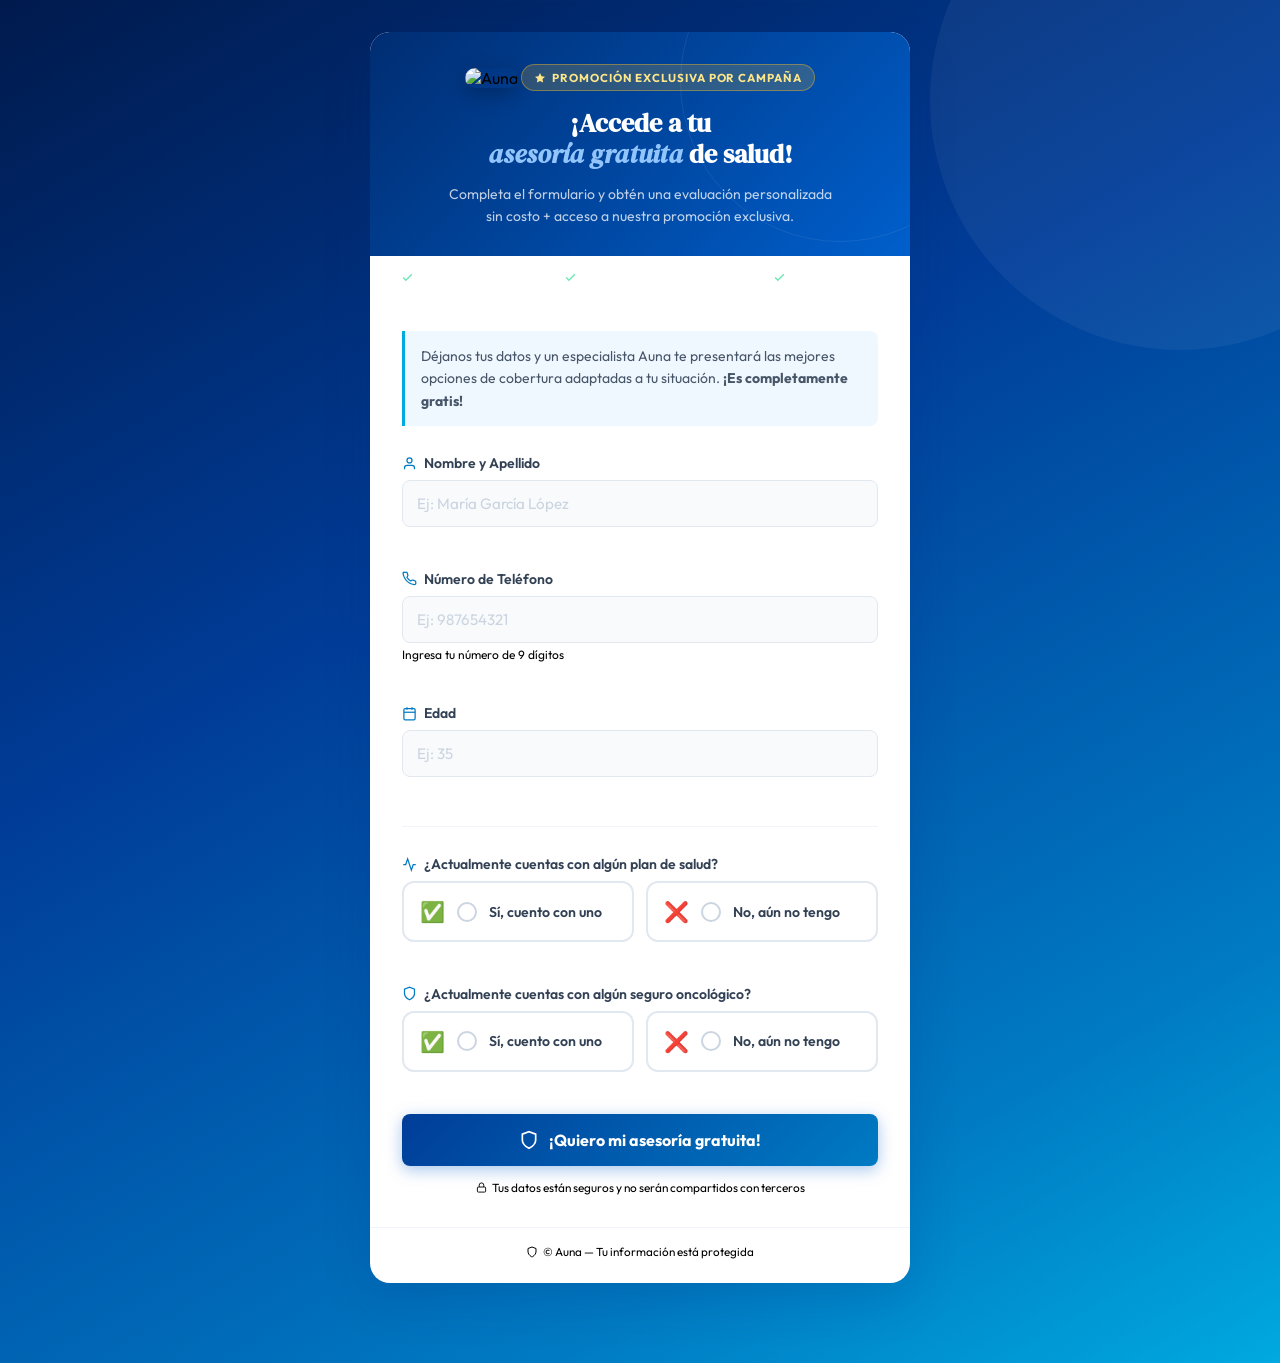
==== commit 4bdf5ba3: "Update encuesta.html" ====
--- a/encuesta.html
+++ b/encuesta.html
@@ -1,568 +1,734 @@
 <!DOCTYPE html>
 <html lang="es">
 <head>
-    <meta charset="UTF-8">
-    <meta name="viewport" content="width=device-width, initial-scale=1.0">
-    <title>Auna — Portal de Asesores</title>
-    <link rel="preconnect" href="https://fonts.googleapis.com">
-    <link rel="preconnect" href="https://fonts.gstatic.com" crossorigin>
-    <link href="https://fonts.googleapis.com/css2?family=Outfit:wght@300;400;500;600;700&family=DM+Serif+Display:ital@0;1&display=swap" rel="stylesheet">
-    <link rel="stylesheet" href="style.css">
-    <script src="https://cdnjs.cloudflare.com/ajax/libs/qrcodejs/1.0.0/qrcode.min.js"></script>
-    <script src="https://cdnjs.cloudflare.com/ajax/libs/xlsx/0.18.5/xlsx.full.min.js"></script>
+  <meta charset="UTF-8">
+  <meta name="viewport" content="width=device-width, initial-scale=1.0">
+  <title>Asesoría Gratuita de Salud — Auna</title>
+  <link rel="preconnect" href="https://fonts.googleapis.com">
+  <link rel="preconnect" href="https://fonts.gstatic.com" crossorigin>
+  <link href="https://fonts.googleapis.com/css2?family=Outfit:wght@300;400;500;600;700&family=DM+Serif+Display:ital@0;1&display=swap" rel="stylesheet">
+  <style>
+    :root {
+      --blue-900: #001a4d;
+      --blue-800: #002d72;
+      --blue-700: #003d99;
+      --blue-600: #005fcc;
+      --blue-500: #007bc3;
+      --blue-400: #00a9e0;
+      --blue-100: #e8f4fd;
+      --blue-50:  #f0f8ff;
+      --slate-900: #0f172a;
+      --slate-700: #334155;
+      --slate-600: #475569;
+      --slate-500: #64748b;
+      --slate-300: #cbd5e1;
+      --slate-200: #e2e8f0;
+      --slate-100: #f1f5f9;
+      --slate-50:  #f8fafc;
+      --green-600: #059669;
+      --green-500: #10b981;
+      --green-100: #d1fae5;
+      --red-500:   #ef4444;
+      --red-100:   #fee2e2;
+      --white: #ffffff;
+      --shadow-lg: 0 16px 48px rgba(0,45,114,0.18);
+      --radius-sm: 8px;
+      --radius-md: 12px;
+      --radius-lg: 20px;
+      --transition: 0.2s cubic-bezier(0.4,0,0.2,1);
+    }
+
+    *, *::before, *::after { box-sizing: border-box; margin: 0; padding: 0; }
+
+    body {
+      font-family: 'Outfit', sans-serif;
+      min-height: 100vh;
+      background: linear-gradient(150deg, var(--blue-900) 0%, var(--blue-700) 40%, var(--blue-500) 80%, var(--blue-400) 100%);
+      display: flex;
+      align-items: flex-start;
+      justify-content: center;
+      padding: 2rem 1rem 5rem;
+      -webkit-font-smoothing: antialiased;
+      position: relative;
+      overflow-x: hidden;
+    }
+
+    body::before {
+      content: '';
+      position: fixed;
+      width: 500px; height: 500px;
+      top: -150px; right: -150px;
+      border-radius: 50%;
+      background: rgba(255,255,255,0.05);
+      pointer-events: none;
+    }
+
+    /* ── CARD ── */
+    .survey-card {
+      background: var(--white);
+      border-radius: var(--radius-lg);
+      box-shadow: var(--shadow-lg);
+      width: 100%;
+      max-width: 540px;
+      overflow: hidden;
+      animation: fadeUp 0.5s ease both;
+      position: relative;
+      z-index: 1;
+    }
+
+    /* ── HEADER ── */
+    .survey-header {
+      background: linear-gradient(135deg, var(--blue-800) 0%, var(--blue-600) 100%);
+      padding: 2rem 2rem 1.75rem;
+      text-align: center;
+      position: relative;
+      overflow: hidden;
+    }
+
+    .survey-header::before {
+      content: '';
+      position: absolute;
+      width: 320px; height: 320px;
+      border-radius: 50%;
+      border: 1px solid rgba(255,255,255,0.08);
+      top: -110px; right: -90px;
+      pointer-events: none;
+    }
+
+    .survey-logo {
+      width: 80px;
+      border-radius: 10px;
+      margin-bottom: 1.25rem;
+      box-shadow: 0 6px 20px rgba(0,0,0,0.25);
+      position: relative; z-index: 1;
+    }
+
+    .promo-badge {
+      display: inline-flex;
+      align-items: center;
+      gap: 6px;
+      background: rgba(251,191,36,0.18);
+      border: 1px solid rgba(251,191,36,0.40);
+      color: #fde68a;
+      font-size: 0.72rem;
+      font-weight: 700;
+      letter-spacing: 0.08em;
+      text-transform: uppercase;
+      padding: 5px 12px;
+      border-radius: 100px;
+      margin-bottom: 1rem;
+      position: relative; z-index: 1;
+    }
+
+    .promo-badge svg { width: 12px; height: 12px; fill: #fde68a; flex-shrink: 0; }
+
+    .survey-header h1 {
+      font-family: 'DM Serif Display', serif;
+      font-size: 1.65rem;
+      color: white;
+      line-height: 1.2;
+      margin-bottom: 0.75rem;
+      position: relative; z-index: 1;
+    }
+
+    .survey-header h1 em { font-style: italic; color: #93c5fd; }
+
+    .survey-header p {
+      font-size: 0.875rem;
+      color: rgba(255,255,255,0.75);
+      line-height: 1.6;
+      position: relative; z-index: 1;
+    }
+
+    /* Beneficios strip */
+    .benefits-bar {
+      background: rgba(255,255,255,0.10);
+      backdrop-filter: blur(8px);
+      border-top: 1px solid rgba(255,255,255,0.12);
+      padding: 0.85rem 1.5rem;
+      display: flex;
+      align-items: center;
+      justify-content: center;
+      gap: 1.25rem;
+      flex-wrap: wrap;
+    }
+
+    .benefit-item {
+      display: flex;
+      align-items: center;
+      gap: 5px;
+      font-size: 0.76rem;
+      font-weight: 600;
+      color: rgba(255,255,255,0.90);
+      white-space: nowrap;
+    }
+
+    .benefit-item svg { width: 13px; height: 13px; color: #6ee7b7; flex-shrink: 0; }
+
+    /* ── FORM BODY ── */
+    .survey-body { padding: 2rem; }
+
+    .form-intro {
+      font-size: 0.875rem;
+      color: var(--slate-600);
+      line-height: 1.6;
+      margin-bottom: 1.75rem;
+      padding: 0.875rem 1rem;
+      background: var(--blue-50);
+      border-left: 3px solid var(--blue-400);
+      border-radius: 0 var(--radius-sm) var(--radius-sm) 0;
+    }
+
+    /* ── FIELDS ── */
+    .field-group { margin-bottom: 1.35rem; }
+
+    .field-label {
+      display: flex;
+      align-items: center;
+      gap: 7px;
+      font-size: 0.875rem;
+      font-weight: 600;
+      color: var(--slate-700);
+      margin-bottom: 8px;
+    }
+
+    .field-label svg { width: 15px; height: 15px; color: var(--blue-500); flex-shrink: 0; }
+
+    input[type="text"],
+    input[type="tel"] {
+      width: 100%;
+      font-family: 'Outfit', sans-serif;
+      font-size: 0.95rem;
+      color: var(--slate-900);
+      font-weight: 500;
+      background: var(--slate-50);
+      border: 1.5px solid var(--slate-200);
+      border-radius: var(--radius-sm);
+      padding: 13px 14px;
+      outline: none;
+      transition: border-color var(--transition), box-shadow var(--transition), background var(--transition);
+      -webkit-appearance: none;
+    }
+
+    input::placeholder {
+      color: var(--slate-300);
+      font-weight: 400;
+    }
+
+    input:not(:placeholder-shown) {
+      color: var(--slate-900);
+      font-weight: 500;
+    }
+
+    input:focus {
+      border-color: var(--blue-500);
+      background: var(--white);
+      box-shadow: 0 0 0 3px rgba(0,123,195,0.12);
+    }
+
+    input.invalid {
+      border-color: var(--red-500);
+      box-shadow: 0 0 0 3px rgba(239,68,68,0.10);
+    }
+
+    .field-hint {
+      display: block;
+      font-size: 0.75rem;
+      color: var(--slate-400);
+      margin-top: 4px;
+    }
+
+    .field-error {
+      display: block;
+      font-size: 0.78rem;
+      color: var(--red-500);
+      font-weight: 500;
+      margin-top: 5px;
+      min-height: 16px;
+    }
+
+    .form-divider {
+      height: 1px;
+      background: var(--slate-100);
+      margin: 1.75rem 0;
+    }
+
+    /* ── OPTION CARDS ── */
+    .options-grid {
+      display: grid;
+      grid-template-columns: 1fr 1fr;
+      gap: 0.75rem;
+    }
+
+    .option-card {
+      border: 2px solid var(--slate-200);
+      border-radius: var(--radius-md);
+      padding: 1rem;
+      cursor: pointer;
+      transition: all var(--transition);
+      display: flex;
+      align-items: center;
+      gap: 0.75rem;
+      background: var(--white);
+      font-family: 'Outfit', sans-serif;
+      text-align: left;
+      width: 100%;
+    }
+
+    .option-card:hover { border-color: var(--blue-400); background: var(--blue-50); }
+
+    .option-card.selected {
+      border-color: var(--blue-600);
+      background: var(--blue-50);
+      box-shadow: 0 0 0 3px rgba(0,95,204,0.10);
+    }
+
+    .option-radio {
+      width: 20px; height: 20px;
+      border: 2px solid var(--slate-300);
+      border-radius: 50%;
+      flex-shrink: 0;
+      display: flex;
+      align-items: center;
+      justify-content: center;
+      transition: all var(--transition);
+    }
+
+    .option-card.selected .option-radio { border-color: var(--blue-600); background: var(--blue-600); }
+
+    .option-radio-dot {
+      width: 8px; height: 8px;
+      background: white;
+      border-radius: 50%;
+      opacity: 0;
+      transition: opacity var(--transition);
+    }
+
+    .option-card.selected .option-radio-dot { opacity: 1; }
+
+    .option-emoji { font-size: 1.25rem; flex-shrink: 0; }
+
+    .option-text { font-size: 0.88rem; font-weight: 600; color: var(--slate-700); line-height: 1.3; }
+    .option-card.selected .option-text { color: var(--blue-800); }
+
+    /* ── SUBMIT ── */
+    .btn-submit {
+      width: 100%;
+      background: linear-gradient(135deg, var(--blue-700), var(--blue-500));
+      color: white;
+      border: none;
+      border-radius: var(--radius-sm);
+      padding: 16px 20px;
+      font-family: 'Outfit', sans-serif;
+      font-size: 1rem;
+      font-weight: 700;
+      cursor: pointer;
+      display: flex;
+      align-items: center;
+      justify-content: center;
+      gap: 10px;
+      transition: all var(--transition);
+      box-shadow: 0 4px 16px rgba(0,95,204,0.35);
+      margin-top: 0.5rem;
+    }
+
+    .btn-submit svg { width: 20px; height: 20px; }
+    .btn-submit:hover:not(:disabled) { transform: translateY(-1px); box-shadow: 0 6px 22px rgba(0,95,204,0.45); }
+    .btn-submit:disabled { opacity: 0.65; cursor: not-allowed; transform: none; }
+
+    .submit-note {
+      text-align: center;
+      font-size: 0.74rem;
+      color: var(--slate-400);
+      margin-top: 0.875rem;
+      display: flex;
+      align-items: center;
+      justify-content: center;
+      gap: 5px;
+    }
+
+    .submit-note svg { width: 11px; height: 11px; }
+
+    .spinner {
+      width: 18px; height: 18px;
+      border: 2px solid rgba(255,255,255,0.4);
+      border-top-color: white;
+      border-radius: 50%;
+      animation: spin 0.7s linear infinite;
+      flex-shrink: 0;
+    }
+
+    /* ── SUCCESS ── */
+    #screen-success {
+      display: none;
+      padding: 3rem 2rem;
+      text-align: center;
+      animation: fadeUp 0.5s ease;
+    }
+
+    .success-icon {
+      width: 80px; height: 80px;
+      background: var(--green-100);
+      border-radius: 50%;
+      display: flex;
+      align-items: center;
+      justify-content: center;
+      margin: 0 auto 1.5rem;
+      animation: popIn 0.4s cubic-bezier(0.34,1.56,0.64,1) both;
+    }
+
+    .success-icon svg { width: 40px; height: 40px; color: var(--green-600); }
+
+    #screen-success h2 {
+      font-family: 'DM Serif Display', serif;
+      font-size: 1.65rem;
+      color: var(--blue-800);
+      margin-bottom: 0.5rem;
+    }
+
+    #screen-success .success-lead {
+      font-size: 1rem;
+      font-weight: 600;
+      color: var(--blue-600);
+      margin-bottom: 0.875rem;
+    }
+
+    #screen-success p {
+      font-size: 0.9rem;
+      color: var(--slate-500);
+      line-height: 1.65;
+    }
+
+    .success-badge {
+      display: inline-flex;
+      align-items: center;
+      gap: 6px;
+      background: var(--green-100);
+      border: 1px solid #6ee7b7;
+      color: var(--green-600);
+      font-size: 0.8rem;
+      font-weight: 700;
+      padding: 7px 16px;
+      border-radius: 100px;
+      margin-top: 1.5rem;
+    }
+
+    .success-badge svg { width: 14px; height: 14px; }
+
+    /* ── FOOTER ── */
+    .survey-footer {
+      padding: 1rem 2rem 1.5rem;
+      text-align: center;
+      font-size: 0.73rem;
+      color: var(--slate-400);
+      border-top: 1px solid var(--slate-100);
+      display: flex;
+      align-items: center;
+      justify-content: center;
+      gap: 5px;
+    }
+
+    .survey-footer svg { width: 12px; height: 12px; }
+
+    /* ── ANIMATIONS ── */
+    @keyframes fadeUp {
+      from { opacity: 0; transform: translateY(20px); }
+      to   { opacity: 1; transform: translateY(0); }
+    }
+    @keyframes spin { to { transform: rotate(360deg); } }
+    @keyframes popIn {
+      from { opacity: 0; transform: scale(0.5); }
+      to   { opacity: 1; transform: scale(1); }
+    }
+
+    @media (max-width: 480px) {
+      body { padding: 1rem 0.75rem 4rem; }
+      .survey-header { padding: 1.5rem 1.25rem 1.25rem; }
+      .survey-body { padding: 1.5rem 1.25rem; }
+      .benefits-bar { gap: 0.75rem; padding: 0.75rem 1rem; }
+      .options-grid { grid-template-columns: 1fr; }
+      #screen-success { padding: 2.5rem 1.25rem; }
+    }
+  </style>
 </head>
 <body>
 
-  <!-- ═══════════════════ LOGIN SCREEN ═══════════════════ -->
-  <section id="login-section" class="screen active">
-    <div class="login-split">
-
-      <!-- Left panel: branding -->
-      <div class="login-brand">
-        <div class="brand-inner">
-          <div class="brand-badge">Portal Asesores</div>
-          <img src="https://res.cloudinary.com/dwxiuavqd/image/upload/v1774998253/468951353_1098106335437147_8489372296479282912_n_insezr.jpg"
-               alt="Auna" class="brand-logo">
-          <h1 class="brand-headline">Gestiona tus<br><em>leads con éxito</em></h1>
-          <p class="brand-sub">Plataforma exclusiva para asesores del equipo Auna. Registra, consulta y haz seguimiento en tiempo real.</p>
-          <div class="brand-stats">
-            <div class="stat"><span class="stat-num">5</span><span class="stat-label">Productos</span></div>
-            <div class="stat-divider"></div>
-            <div class="stat"><span class="stat-num">100%</span><span class="stat-label">Online</span></div>
-            <div class="stat-divider"></div>
-            <div class="stat"><span class="stat-num">24/7</span><span class="stat-label">Acceso</span></div>
-          </div>
-        </div>
-        <div class="brand-decor">
-          <div class="decor-circle c1"></div>
-          <div class="decor-circle c2"></div>
-          <div class="decor-circle c3"></div>
-        </div>
+<div class="survey-card">
+
+  <!-- HEADER -->
+  <div class="survey-header">
+    <img src="https://res.cloudinary.com/dwxiuavqd/image/upload/v1774998253/468951353_1098106335437147_8489372296479282912_n_insezr.jpg"
+         alt="Auna" class="survey-logo">
+    <div class="promo-badge">
+      <svg viewBox="0 0 24 24"><path d="M12 2l3.09 6.26L22 9.27l-5 4.87 1.18 6.88L12 17.77l-6.18 3.25L7 14.14 2 9.27l6.91-1.01L12 2z"/></svg>
+      Promoción exclusiva por campaña
+    </div>
+    <h1>¡Accede a tu<br><em>asesoría gratuita</em> de salud!</h1>
+    <p>Completa el formulario y obtén una evaluación personalizada<br>sin costo + acceso a nuestra promoción exclusiva.</p>
+  </div>
+
+  <!-- Beneficios -->
+  <div class="benefits-bar">
+    <div class="benefit-item">
+      <svg viewBox="0 0 24 24" fill="none" stroke="currentColor" stroke-width="2.5"><polyline points="20 6 9 17 4 12"/></svg>
+      Asesoría 100% gratuita
+    </div>
+    <div class="benefit-item">
+      <svg viewBox="0 0 24 24" fill="none" stroke="currentColor" stroke-width="2.5"><polyline points="20 6 9 17 4 12"/></svg>
+      Promoción por tiempo limitado
+    </div>
+    <div class="benefit-item">
+      <svg viewBox="0 0 24 24" fill="none" stroke="currentColor" stroke-width="2.5"><polyline points="20 6 9 17 4 12"/></svg>
+      Sin compromiso
+    </div>
+  </div>
+
+  <!-- FORM -->
+  <div id="survey-body">
+    <div class="survey-body">
+
+      <p class="form-intro">
+        Déjanos tus datos y un especialista Auna te presentará las mejores opciones de cobertura adaptadas a tu situación. <strong>¡Es completamente gratis!</strong>
+      </p>
+
+      <!-- Nombre -->
+      <div class="field-group">
+        <label class="field-label" for="s-nombre">
+          <svg viewBox="0 0 24 24" fill="none" stroke="currentColor" stroke-width="2"><path d="M20 21v-2a4 4 0 0 0-4-4H8a4 4 0 0 0-4 4v2"/><circle cx="12" cy="7" r="4"/></svg>
+          Nombre y Apellido
+        </label>
+        <input type="text" id="s-nombre" placeholder="Ej: María García López" autocomplete="name">
+        <span class="field-error" id="err-s-nombre"></span>
       </div>
 
-      <!-- Right panel: form -->
-      <div class="login-form-panel">
-        <div class="login-card">
-          <div class="login-card-top">
-            <h2>Bienvenido</h2>
-            <p>Ingresa tus credenciales para continuar</p>
-          </div>
-
-          <div class="field-group">
-            <label for="username">Usuario</label>
-            <div class="input-wrap">
-              <svg class="input-icon" viewBox="0 0 24 24" fill="none" stroke="currentColor" stroke-width="2"><circle cx="12" cy="8" r="4"/><path d="M4 20c0-4 3.6-7 8-7s8 3 8 7"/></svg>
-              <input type="text" id="username" placeholder="Tu nombre de usuario" autocomplete="username">
-            </div>
-          </div>
-
-          <div class="field-group">
-            <label for="password">Contraseña</label>
-            <div class="input-wrap">
-              <svg class="input-icon" viewBox="0 0 24 24" fill="none" stroke="currentColor" stroke-width="2"><rect x="3" y="11" width="18" height="11" rx="2"/><path d="M7 11V7a5 5 0 0 1 10 0v4"/></svg>
-              <input type="password" id="password" placeholder="••••••••" autocomplete="current-password">
-              <button class="toggle-pass" type="button" aria-label="Mostrar contraseña" onclick="togglePass()">
-                <svg id="eye-icon" viewBox="0 0 24 24" fill="none" stroke="currentColor" stroke-width="2"><path d="M1 12S5 4 12 4s11 8 11 8-4 8-11 8S1 12 1 12z"/><circle cx="12" cy="12" r="3"/></svg>
-              </button>
-            </div>
-          </div>
-
-          <div id="login-error" class="error-msg" style="display:none">
-            <svg viewBox="0 0 24 24" fill="none" stroke="currentColor" stroke-width="2"><circle cx="12" cy="12" r="10"/><line x1="12" y1="8" x2="12" y2="12"/><line x1="12" y1="16" x2="12.01" y2="16"/></svg>
-            Usuario o contraseña incorrectos
-          </div>
-
-          <button class="btn-primary" id="login-btn" onclick="login()">
-            <span class="btn-text">Iniciar Sesión</span>
-            <span class="btn-loader" style="display:none">
-              <span class="spinner"></span> Verificando...
-            </span>
+      <!-- Teléfono -->
+      <div class="field-group">
+        <label class="field-label" for="s-telefono">
+          <svg viewBox="0 0 24 24" fill="none" stroke="currentColor" stroke-width="2"><path d="M22 16.92v3a2 2 0 0 1-2.18 2 19.79 19.79 0 0 1-8.63-3.07A19.5 19.5 0 0 1 4.69 12a19.79 19.79 0 0 1-3.07-8.67A2 2 0 0 1 3.62 2h3a2 2 0 0 1 2 1.72c.127.96.361 1.903.7 2.81a2 2 0 0 1-.45 2.11L7.91 9.91a16 16 0 0 0 6.18 6.18l1.07-1.07a2 2 0 0 1 2.11-.45c.907.339 1.85.573 2.81.7A2 2 0 0 1 22 16.92z"/></svg>
+          Número de Teléfono
+        </label>
+        <input type="tel" id="s-telefono" placeholder="Ej: 987654321" maxlength="9" inputmode="numeric" autocomplete="tel">
+        <span class="field-hint">Ingresa tu número de 9 dígitos</span>
+        <span class="field-error" id="err-s-telefono"></span>
+      </div>
+
+      <!-- Edad -->
+      <div class="field-group">
+        <label class="field-label" for="s-edad">
+          <svg viewBox="0 0 24 24" fill="none" stroke="currentColor" stroke-width="2"><rect x="3" y="4" width="18" height="18" rx="2"/><line x1="16" y1="2" x2="16" y2="6"/><line x1="8" y1="2" x2="8" y2="6"/><line x1="3" y1="10" x2="21" y2="10"/></svg>
+          Edad
+        </label>
+        <input type="tel" id="s-edad" placeholder="Ej: 35" maxlength="3" inputmode="numeric">
+        <span class="field-error" id="err-s-edad"></span>
+      </div>
+
+      <div class="form-divider"></div>
+
+      <!-- Plan de salud -->
+      <div class="field-group">
+        <label class="field-label">
+          <svg viewBox="0 0 24 24" fill="none" stroke="currentColor" stroke-width="2"><path d="M22 12h-4l-3 9L9 3l-3 9H2"/></svg>
+          ¿Actualmente cuentas con algún plan de salud?
+        </label>
+        <div class="options-grid" id="opts-plan">
+          <button class="option-card" type="button" onclick="selectOpcion('plan', 'Sí', this)">
+            <span class="option-emoji">✅</span>
+            <div class="option-radio"><div class="option-radio-dot"></div></div>
+            <span class="option-text">Sí, cuento con uno</span>
           </button>
-
-          <p class="login-footer-note">¿Problemas para ingresar? Contacta a tu coordinador.</p>
-        </div>
-      </div>
-
-    </div>
-  </section>
-
-  <!-- ═══════════════════ FORM SCREEN ═══════════════════ -->
-  <section id="form-section" class="screen" style="display:none">
-
-    <!-- Top nav bar -->
-    <nav class="topbar">
-      <img src="https://res.cloudinary.com/dwxiuavqd/image/upload/v1774998253/468951353_1098106335437147_8489372296479282912_n_insezr.jpg"
-           alt="Auna" class="topbar-logo">
-      <div class="topbar-center">
-        <span id="topbar-title">Formulario Barrido</span>
-      </div>
-      <div class="topbar-right">
-        <div class="user-chip">
-          <div class="user-avatar" id="user-avatar">A</div>
-          <span id="user-name-chip">Asesor</span>
-        </div>
-        <button class="btn-logout" onclick="logout()" title="Cerrar sesión">
-          <svg viewBox="0 0 24 24" fill="none" stroke="currentColor" stroke-width="2"><path d="M9 21H5a2 2 0 0 1-2-2V5a2 2 0 0 1 2-2h4"/><polyline points="16 17 21 12 16 7"/><line x1="21" y1="12" x2="9" y2="12"/></svg>
-        </button>
-      </div>
-    </nav>
-
-    <!-- Main content -->
-    <main class="main-content">
-      <div class="content-wrapper">
-
-        <!-- Tab bar -->
-        <div class="tab-bar">
-          <button class="tab active" id="tab-form" onclick="switchTab('form')">
-            <svg viewBox="0 0 24 24" fill="none" stroke="currentColor" stroke-width="2"><path d="M11 4H4a2 2 0 0 0-2 2v14a2 2 0 0 0 2 2h14a2 2 0 0 0 2-2v-7"/><path d="M18.5 2.5a2.121 2.121 0 0 1 3 3L12 15l-4 1 1-4 9.5-9.5z"/></svg>
-            Nuevo Lead
-          </button>
-          <button class="tab" id="tab-records" onclick="switchTab('records')">
-            <svg viewBox="0 0 24 24" fill="none" stroke="currentColor" stroke-width="2"><path d="M9 17H5a2 2 0 0 0-2 2v2h18v-2a2 2 0 0 0-2-2h-4"/><path d="M12 3v10m-4-4 4 4 4-4"/></svg>
-            Mis Registros
-          </button>
-          <button class="tab" id="tab-encuesta" onclick="switchTab('encuesta')">
-            <svg viewBox="0 0 24 24" fill="none" stroke="currentColor" stroke-width="2"><rect x="3" y="3" width="7" height="7" rx="1"/><rect x="14" y="3" width="7" height="7" rx="1"/><rect x="3" y="14" width="7" height="7" rx="1"/><rect x="14" y="14" width="7" height="7" rx="1"/></svg>
-            Encuesta
+          <button class="option-card" type="button" onclick="selectOpcion('plan', 'No', this)">
+            <span class="option-emoji">❌</span>
+            <div class="option-radio"><div class="option-radio-dot"></div></div>
+            <span class="option-text">No, aún no tengo</span>
           </button>
         </div>
-
-        <!-- ── Tab: Formulario ── -->
-        <div id="panel-form" class="tab-panel active">
-          <div class="form-card">
-            <div class="form-card-header">
-              <div class="form-card-icon">
-                <svg viewBox="0 0 24 24" fill="none" stroke="currentColor" stroke-width="2"><path d="M16 21v-2a4 4 0 0 0-4-4H6a4 4 0 0 0-4 4v2"/><circle cx="9" cy="7" r="4"/><path d="M22 21v-2a4 4 0 0 0-3-3.87"/><path d="M16 3.13a4 4 0 0 1 0 7.75"/></svg>
-              </div>
-              <div>
-                <h2 class="form-card-title" id="form-title">Formulario Barrido</h2>
-                <p class="form-card-subtitle">Completa los datos del cliente potencial</p>
-              </div>
-            </div>
-
-            <form id="barrido-form" novalidate>
-              <div class="form-grid">
-
-                <div class="field-group full-width">
-                  <label for="nombre">
-                    <svg viewBox="0 0 24 24" fill="none" stroke="currentColor" stroke-width="2"><path d="M20 21v-2a4 4 0 0 0-4-4H8a4 4 0 0 0-4 4v2"/><circle cx="12" cy="7" r="4"/></svg>
-                    Nombre y Apellido
-                  </label>
-                  <input type="text" id="nombre" placeholder="Nombre completo del cliente" required>
-                  <span class="field-error" id="err-nombre"></span>
-                </div>
-
-                <div class="field-group">
-                  <label for="telefono">
-                    <svg viewBox="0 0 24 24" fill="none" stroke="currentColor" stroke-width="2"><path d="M22 16.92v3a2 2 0 0 1-2.18 2 19.79 19.79 0 0 1-8.63-3.07A19.5 19.5 0 0 1 4.69 12a19.79 19.79 0 0 1-3.07-8.67A2 2 0 0 1 3.62 2h3a2 2 0 0 1 2 1.72c.127.96.361 1.903.7 2.81a2 2 0 0 1-.45 2.11L7.91 9.91a16 16 0 0 0 6.18 6.18l1.07-1.07a2 2 0 0 1 2.11-.45c.907.339 1.85.573 2.81.7A2 2 0 0 1 22 16.92z"/></svg>
-                    Número de Teléfono
-                  </label>
-                  <input type="tel" id="telefono" placeholder="9 dígitos" maxlength="9" inputmode="numeric" required>
-                  <span class="field-error" id="err-telefono"></span>
-                </div>
-
-                <div class="field-group">
-                  <label for="edad">
-                    <svg viewBox="0 0 24 24" fill="none" stroke="currentColor" stroke-width="2"><rect x="3" y="4" width="18" height="18" rx="2" ry="2"/><line x1="16" y1="2" x2="16" y2="6"/><line x1="8" y1="2" x2="8" y2="6"/><line x1="3" y1="10" x2="21" y2="10"/></svg>
-                    Edad
-                  </label>
-                  <input type="tel" id="edad" placeholder="Años" maxlength="3" inputmode="numeric" required>
-                  <span class="field-error" id="err-edad"></span>
-                </div>
-
-                <!-- Pregunta 1: Plan de salud -->
-                <div class="field-group full-width">
-                  <label class="label-inline">
-                    <svg viewBox="0 0 24 24" fill="none" stroke="currentColor" stroke-width="2"><path d="M22 12h-4l-3 9L9 3l-3 9H2"/></svg>
-                    ¿Actualmente cuentas con algún plan de salud?
-                  </label>
-                  <div class="yesno-grid" id="opts-plan">
-                    <button type="button" class="yesno-card" onclick="selectYesNo('plan', 'Sí', this)">
-                      <span class="yesno-emoji">✅</span>
-                      <div class="yesno-radio"><div class="yesno-dot"></div></div>
-                      <span class="yesno-text">Sí</span>
-                    </button>
-                    <button type="button" class="yesno-card" onclick="selectYesNo('plan', 'No', this)">
-                      <span class="yesno-emoji">❌</span>
-                      <div class="yesno-radio"><div class="yesno-dot"></div></div>
-                      <span class="yesno-text">No</span>
-                    </button>
-                  </div>
-                  <span class="field-error" id="err-plan"></span>
-                </div>
-
-                <!-- Pregunta 2: Seguro oncológico -->
-                <div class="field-group full-width">
-                  <label class="label-inline">
-                    <svg viewBox="0 0 24 24" fill="none" stroke="currentColor" stroke-width="2"><path d="M12 22s8-4 8-10V5l-8-3-8 3v7c0 6 8 10 8 10z"/></svg>
-                    ¿Actualmente cuentas con algún seguro oncológico?
-                  </label>
-                  <div class="yesno-grid" id="opts-onco">
-                    <button type="button" class="yesno-card" onclick="selectYesNo('onco', 'Sí', this)">
-                      <span class="yesno-emoji">✅</span>
-                      <div class="yesno-radio"><div class="yesno-dot"></div></div>
-                      <span class="yesno-text">Sí</span>
-                    </button>
-                    <button type="button" class="yesno-card" onclick="selectYesNo('onco', 'No', this)">
-                      <span class="yesno-emoji">❌</span>
-                      <div class="yesno-radio"><div class="yesno-dot"></div></div>
-                      <span class="yesno-text">No</span>
-                    </button>
-                  </div>
-                  <span class="field-error" id="err-onco"></span>
-                </div>
-
-                <div class="field-group full-width">
-                  <label for="comentarios">
-                    <svg viewBox="0 0 24 24" fill="none" stroke="currentColor" stroke-width="2"><path d="M21 15a2 2 0 0 1-2 2H7l-4 4V5a2 2 0 0 1 2-2h14a2 2 0 0 1 2 2z"/></svg>
-                    Comentarios <span class="optional-tag">Opcional</span>
-                  </label>
-                  <textarea id="comentarios" rows="3" placeholder="Observaciones adicionales..."></textarea>
-                </div>
-
-              </div><!-- /form-grid -->
-
-              <div class="form-actions">
-                <button type="submit" class="btn-primary btn-submit" id="submit-btn">
-                  <svg viewBox="0 0 24 24" fill="none" stroke="currentColor" stroke-width="2"><path d="M22 2 11 13"/><polygon points="22 2 15 22 11 13 2 9 22 2"/></svg>
-                  <span class="btn-text">Registrar Lead</span>
-                  <span class="btn-loader" style="display:none"><span class="spinner"></span> Guardando...</span>
-                </button>
-              </div>
-
-            </form>
-          </div>
-
-          <!-- Success toast -->
-          <div id="toast" class="toast" style="display:none">
-            <svg viewBox="0 0 24 24" fill="none" stroke="currentColor" stroke-width="2.5"><path d="M22 11.08V12a10 10 0 1 1-5.93-9.14"/><polyline points="22 4 12 14.01 9 11.01"/></svg>
-            ¡Lead registrado con éxito!
-          </div>
-        </div>
-
-        <!-- ── Tab: Registros ── -->
-        <div id="panel-records" class="tab-panel">
-          <div class="records-card">
-            <div class="records-header">
-              <div>
-                <h2 class="records-title">Mis Registros</h2>
-                <p class="records-sub" id="records-sub">Historial de leads registrados</p>
-              </div>
-              <div class="records-actions">
-                <button class="btn-export" onclick="exportarExcel()" title="Exportar a Excel">
-                  <svg viewBox="0 0 24 24" fill="none" stroke="currentColor" stroke-width="2"><path d="M14 2H6a2 2 0 0 0-2 2v16a2 2 0 0 0 2 2h12a2 2 0 0 0 2-2V8z"/><polyline points="14 2 14 8 20 8"/><line x1="16" y1="13" x2="8" y2="13"/><line x1="16" y1="17" x2="8" y2="17"/><polyline points="10 9 9 9 8 9"/></svg>
-                  Exportar
-                </button>
-                <button class="btn-refresh" onclick="verRegistros()" title="Actualizar">
-                  <svg id="refresh-icon" viewBox="0 0 24 24" fill="none" stroke="currentColor" stroke-width="2"><polyline points="1 4 1 10 7 10"/><path d="M3.51 15a9 9 0 1 0 .49-4.95"/></svg>
-                  Actualizar
-                </button>
-              </div>
-            </div>
-
-            <!-- Filtros rápidos -->
-            <div class="quick-filters">
-              <button class="qf-btn active" id="qf-todos"   onclick="setQuickFilter('todos')">Todos</button>
-              <button class="qf-btn"        id="qf-hoy"     onclick="setQuickFilter('hoy')">Hoy</button>
-              <button class="qf-btn"        id="qf-semana"  onclick="setQuickFilter('semana')">Esta semana</button>
-              <button class="qf-btn"        id="qf-mes"     onclick="setQuickFilter('mes')">Este mes</button>
-              <button class="qf-btn"        id="qf-rango"   onclick="toggleRangoPersonalizado()">
-                <svg viewBox="0 0 24 24" fill="none" stroke="currentColor" stroke-width="2"><rect x="3" y="4" width="18" height="18" rx="2"/><line x1="16" y1="2" x2="16" y2="6"/><line x1="8" y1="2" x2="8" y2="6"/><line x1="3" y1="10" x2="21" y2="10"/></svg>
-                Rango
-              </button>
-            </div>
-
-            <!-- Rango personalizado (oculto por defecto) -->
-            <div class="rango-wrap" id="rango-wrap" style="display:none">
-              <div class="date-filter-wrap">
-                <svg viewBox="0 0 24 24" fill="none" stroke="currentColor" stroke-width="2"><rect x="3" y="4" width="18" height="18" rx="2"/><line x1="16" y1="2" x2="16" y2="6"/><line x1="8" y1="2" x2="8" y2="6"/><line x1="3" y1="10" x2="21" y2="10"/></svg>
-                <input type="date" id="fecha-desde" title="Desde" onchange="aplicarFiltros()">
-                <span class="date-sep">→</span>
-                <input type="date" id="fecha-hasta" title="Hasta" onchange="aplicarFiltros()">
-                <button class="btn-clear-dates" onclick="limpiarFechas()" title="Limpiar fechas">
-                  <svg viewBox="0 0 24 24" fill="none" stroke="currentColor" stroke-width="2"><line x1="18" y1="6" x2="6" y2="18"/><line x1="6" y1="6" x2="18" y2="18"/></svg>
-                </button>
-              </div>
-            </div>
-
-            <!-- Búsqueda -->
-            <div class="search-bar-wrap">
-              <svg viewBox="0 0 24 24" fill="none" stroke="currentColor" stroke-width="2"><circle cx="11" cy="11" r="8"/><line x1="21" y1="21" x2="16.65" y2="16.65"/></svg>
-              <input type="text" id="search-input" placeholder="Buscar por nombre, producto, teléfono..." oninput="aplicarFiltros()">
-            </div>
-
-            <div id="tabla-registros">
-              <div class="empty-state">
-                <svg viewBox="0 0 24 24" fill="none" stroke="currentColor" stroke-width="1.5"><rect x="3" y="3" width="18" height="18" rx="2"/><path d="M3 9h18M9 21V9"/></svg>
-                <p>Haz clic en <strong>Actualizar</strong> para cargar tus registros.</p>
-              </div>
-            </div>
-          </div>
-        </div>
-
-        <!-- ── Tab: Encuesta ── -->
-        <div id="panel-encuesta" class="tab-panel">
-          <div class="encuesta-card">
-
-            <div class="encuesta-header">
-              <div class="encuesta-header-icon">
-                <svg viewBox="0 0 24 24" fill="none" stroke="currentColor" stroke-width="2"><rect x="3" y="3" width="7" height="7" rx="1"/><rect x="14" y="3" width="7" height="7" rx="1"/><rect x="3" y="14" width="7" height="7" rx="1"/><rect x="14" y="14" width="7" height="7" rx="1"/></svg>
-              </div>
-              <div>
-                <h2 class="encuesta-title">Tu Encuesta Personalizada</h2>
-                <p class="encuesta-sub">Comparte este QR o enlace con tus prospectos para que llenen sus datos</p>
-              </div>
-            </div>
-
-            <div class="encuesta-body">
-
-              <!-- Link section -->
-              <div class="link-section">
-                <label class="link-label">
-                  <svg viewBox="0 0 24 24" fill="none" stroke="currentColor" stroke-width="2"><path d="M10 13a5 5 0 0 0 7.54.54l3-3a5 5 0 0 0-7.07-7.07l-1.72 1.71"/><path d="M14 11a5 5 0 0 0-7.54-.54l-3 3a5 5 0 0 0 7.07 7.07l1.71-1.71"/></svg>
-                  Enlace único de encuesta
-                </label>
-                <div class="link-box">
-                  <span id="encuesta-link-text" class="link-text">Cargando...</span>
-                  <button class="btn-copy" id="btn-copy" onclick="copiarLink()" title="Copiar enlace">
-                    <svg id="copy-icon" viewBox="0 0 24 24" fill="none" stroke="currentColor" stroke-width="2"><rect x="9" y="9" width="13" height="13" rx="2"/><path d="M5 15H4a2 2 0 0 1-2-2V4a2 2 0 0 1 2-2h9a2 2 0 0 1 2 2v1"/></svg>
-                  </button>
-                </div>
-              </div>
-
-              <!-- QR section -->
-              <div class="qr-section">
-                <label class="link-label">
-                  <svg viewBox="0 0 24 24" fill="none" stroke="currentColor" stroke-width="2"><path d="M3 9V5a2 2 0 0 1 2-2h4"/><path d="M15 3h4a2 2 0 0 1 2 2v4"/><path d="M21 15v4a2 2 0 0 1-2 2h-4"/><path d="M9 21H5a2 2 0 0 1-2-2v-4"/></svg>
-                  Código QR — escanear con el celular
-                </label>
-                <div class="qr-wrapper">
-                  <div id="qr-container" class="qr-container">
-                    <div class="qr-loading">
-                      <div class="loading-dots"><span></span><span></span><span></span></div>
-                      <p>Generando QR...</p>
-                    </div>
-                  </div>
-                </div>
-                <button class="btn-download-qr" onclick="descargarQR()">
-                  <svg viewBox="0 0 24 24" fill="none" stroke="currentColor" stroke-width="2"><path d="M21 15v4a2 2 0 0 1-2 2H5a2 2 0 0 1-2-2v-4"/><polyline points="7 10 12 15 17 10"/><line x1="12" y1="15" x2="12" y2="3"/></svg>
-                  Descargar QR
-                </button>
-              </div>
-
-              <!-- Instrucciones -->
-              <div class="instrucciones">
-                <div class="instruccion-item">
-                  <div class="instruccion-num">1</div>
-                  <p>Muestra el QR a tu prospecto para que lo escanee con su celular</p>
-                </div>
-                <div class="instruccion-item">
-                  <div class="instruccion-num">2</div>
-                  <p>El prospecto llena el formulario con sus datos</p>
-                </div>
-                <div class="instruccion-item">
-                  <div class="instruccion-num">3</div>
-                  <p>Los datos se guardan automáticamente en tus registros</p>
-                </div>
-              </div>
-
-            </div>
-          </div>
-        </div>
-
-      </div><!-- /content-wrapper -->
-    </main>
-  </section>
-
-  <!-- ═══════════════════ EXPORT MODAL ═══════════════════ -->
-  <div id="export-modal-overlay" class="modal-overlay" style="display:none" onclick="closeExportModal(event)">
-    <div class="modal-card export-modal-card" role="dialog" aria-modal="true">
-
-      <div class="modal-header export-modal-header">
-        <div class="modal-header-left">
-          <div class="modal-icon">
-            <svg viewBox="0 0 24 24" fill="none" stroke="currentColor" stroke-width="2"><path d="M14 2H6a2 2 0 0 0-2 2v16a2 2 0 0 0 2 2h12a2 2 0 0 0 2-2V8z"/><polyline points="14 2 14 8 20 8"/><line x1="16" y1="13" x2="8" y2="13"/><line x1="16" y1="17" x2="8" y2="17"/></svg>
-          </div>
-          <div>
-            <h3>Exportar a Excel</h3>
-            <p class="modal-subtitle">Selecciona el período y descarga tu archivo .xlsx</p>
-          </div>
-        </div>
-        <button class="modal-close" onclick="closeExportModal()" aria-label="Cerrar">
-          <svg viewBox="0 0 24 24" fill="none" stroke="currentColor" stroke-width="2.5"><line x1="18" y1="6" x2="6" y2="18"/><line x1="6" y1="6" x2="18" y2="18"/></svg>
-        </button>
+        <span class="field-error" id="err-plan"></span>
       </div>
 
-      <div class="modal-body export-body">
-
-        <!-- Período -->
-        <p class="export-section-label">Período de exportación</p>
-        <div class="export-period-grid">
-          <button class="export-period-btn active" id="ep-todos"  onclick="selectExportPeriod('todos', this)">
-            <svg viewBox="0 0 24 24" fill="none" stroke="currentColor" stroke-width="2"><path d="M3 9h18M3 15h18"/><rect x="3" y="3" width="18" height="18" rx="2"/></svg>
-            Todos los leads
+      <!-- Seguro oncológico -->
+      <div class="field-group">
+        <label class="field-label">
+          <svg viewBox="0 0 24 24" fill="none" stroke="currentColor" stroke-width="2"><path d="M12 22s8-4 8-10V5l-8-3-8 3v7c0 6 8 10 8 10z"/></svg>
+          ¿Actualmente cuentas con algún seguro oncológico?
+        </label>
+        <div class="options-grid" id="opts-seguro">
+          <button class="option-card" type="button" onclick="selectOpcion('seguro', 'Sí', this)">
+            <span class="option-emoji">✅</span>
+            <div class="option-radio"><div class="option-radio-dot"></div></div>
+            <span class="option-text">Sí, cuento con uno</span>
           </button>
-          <button class="export-period-btn" id="ep-hoy"   onclick="selectExportPeriod('hoy', this)">
-            <svg viewBox="0 0 24 24" fill="none" stroke="currentColor" stroke-width="2"><circle cx="12" cy="12" r="10"/><polyline points="12 6 12 12 16 14"/></svg>
-            Hoy
-          </button>
-          <button class="export-period-btn" id="ep-semana" onclick="selectExportPeriod('semana', this)">
-            <svg viewBox="0 0 24 24" fill="none" stroke="currentColor" stroke-width="2"><rect x="3" y="4" width="18" height="18" rx="2"/><line x1="16" y1="2" x2="16" y2="6"/><line x1="8" y1="2" x2="8" y2="6"/><line x1="3" y1="10" x2="21" y2="10"/></svg>
-            Esta semana
-          </button>
-          <button class="export-period-btn" id="ep-mes"   onclick="selectExportPeriod('mes', this)">
-            <svg viewBox="0 0 24 24" fill="none" stroke="currentColor" stroke-width="2"><rect x="3" y="4" width="18" height="18" rx="2"/><line x1="16" y1="2" x2="16" y2="6"/><line x1="8" y1="2" x2="8" y2="6"/><line x1="3" y1="10" x2="21" y2="10"/><rect x="7" y="14" width="3" height="3"/></svg>
-            Este mes
-          </button>
-          <button class="export-period-btn" id="ep-rango" onclick="selectExportPeriod('rango', this)">
-            <svg viewBox="0 0 24 24" fill="none" stroke="currentColor" stroke-width="2"><path d="M8 6h13M8 12h13M8 18h13M3 6h.01M3 12h.01M3 18h.01"/></svg>
-            Rango personalizado
+          <button class="option-card" type="button" onclick="selectOpcion('seguro', 'No', this)">
+            <span class="option-emoji">❌</span>
+            <div class="option-radio"><div class="option-radio-dot"></div></div>
+            <span class="option-text">No, aún no tengo</span>
           </button>
         </div>
-
-        <!-- Rango personalizado -->
-        <div id="export-rango-wrap" style="display:none" class="export-rango">
-          <div class="date-filter-wrap">
-            <svg viewBox="0 0 24 24" fill="none" stroke="currentColor" stroke-width="2"><rect x="3" y="4" width="18" height="18" rx="2"/><line x1="16" y1="2" x2="16" y2="6"/><line x1="8" y1="2" x2="8" y2="6"/><line x1="3" y1="10" x2="21" y2="10"/></svg>
-            <input type="date" id="exp-desde" onchange="actualizarPreview()">
-            <span class="date-sep">→</span>
-            <input type="date" id="exp-hasta" onchange="actualizarPreview()">
-          </div>
-        </div>
-
-        <!-- Preview -->
-        <div class="export-preview">
-          <div class="export-preview-stat">
-            <span class="preview-num" id="preview-count">—</span>
-            <span class="preview-label">leads a exportar</span>
-          </div>
-          <div class="export-preview-stat">
-            <span class="preview-num" id="preview-period">—</span>
-            <span class="preview-label">período</span>
-          </div>
-        </div>
-
-        <!-- Nombre del archivo -->
-        <p class="export-section-label" style="margin-top:1rem">Nombre del archivo</p>
-        <div class="input-wrap" style="margin-bottom:0">
-          <svg class="input-icon" viewBox="0 0 24 24" fill="none" stroke="currentColor" stroke-width="2"><path d="M14 2H6a2 2 0 0 0-2 2v16a2 2 0 0 0 2 2h12a2 2 0 0 0 2-2V8z"/><polyline points="14 2 14 8 20 8"/></svg>
-          <input type="text" id="export-filename" placeholder="Mis_Leads" style="padding-left:44px">
-        </div>
-        <span style="font-size:0.75rem;color:var(--slate-400);margin-top:4px;display:block">Se descargará como <strong id="filename-preview">Mis_Leads.xlsx</strong></span>
-
+        <span class="field-error" id="err-seguro"></span>
       </div>
 
-      <div class="modal-footer">
-        <button class="btn-cancel" onclick="closeExportModal()">Cancelar</button>
-        <button class="btn-primary btn-save" id="btn-do-export" onclick="ejecutarExportacion()">
-          <svg viewBox="0 0 24 24" fill="none" stroke="currentColor" stroke-width="2"><path d="M21 15v4a2 2 0 0 1-2 2H5a2 2 0 0 1-2-2v-4"/><polyline points="7 10 12 15 17 10"/><line x1="12" y1="15" x2="12" y2="3"/></svg>
-          Descargar Excel
-        </button>
-      </div>
+      <!-- SUBMIT -->
+      <button class="btn-submit" id="btn-submit" type="button" onclick="enviarEncuesta()">
+        <svg viewBox="0 0 24 24" fill="none" stroke="currentColor" stroke-width="2"><path d="M12 22s8-4 8-10V5l-8-3-8 3v7c0 6 8 10 8 10z"/></svg>
+        ¡Quiero mi asesoría gratuita!
+      </button>
+
+      <p class="submit-note">
+        <svg viewBox="0 0 24 24" fill="none" stroke="currentColor" stroke-width="2"><rect x="3" y="11" width="18" height="11" rx="2"/><path d="M7 11V7a5 5 0 0 1 10 0v4"/></svg>
+        Tus datos están seguros y no serán compartidos con terceros
+      </p>
 
     </div>
   </div>
 
-  <!-- ═══════════════════ EDIT MODAL ═══════════════════ -->
-  <div id="edit-modal-overlay" class="modal-overlay" style="display:none" onclick="closeEditModal(event)">
-    <div class="modal-card" role="dialog" aria-modal="true" aria-labelledby="modal-title">
-
-      <!-- Header -->
-      <div class="modal-header">
-        <div class="modal-header-left">
-          <div class="modal-icon">
-            <svg viewBox="0 0 24 24" fill="none" stroke="currentColor" stroke-width="2"><path d="M11 4H4a2 2 0 0 0-2 2v14a2 2 0 0 0 2 2h14a2 2 0 0 0 2-2v-7"/><path d="M18.5 2.5a2.121 2.121 0 0 1 3 3L12 15l-4 1 1-4 9.5-9.5z"/></svg>
-          </div>
-          <div>
-            <h3 id="modal-title">Editar Lead</h3>
-            <p class="modal-subtitle" id="modal-fecha-display">—</p>
-          </div>
-        </div>
-        <button class="modal-close" onclick="closeEditModal()" aria-label="Cerrar">
-          <svg viewBox="0 0 24 24" fill="none" stroke="currentColor" stroke-width="2.5"><line x1="18" y1="6" x2="6" y2="18"/><line x1="6" y1="6" x2="18" y2="18"/></svg>
-        </button>
-      </div>
-
-      <!-- Body -->
-      <div class="modal-body">
-        <input type="hidden" id="edit-row-index">
-
-        <div class="form-grid">
-          <div class="field-group full-width">
-            <label for="edit-nombre">
-              <svg viewBox="0 0 24 24" fill="none" stroke="currentColor" stroke-width="2"><path d="M20 21v-2a4 4 0 0 0-4-4H8a4 4 0 0 0-4 4v2"/><circle cx="12" cy="7" r="4"/></svg>
-              Nombre y Apellido
-            </label>
-            <input type="text" id="edit-nombre" placeholder="Nombre completo del cliente">
-            <span class="field-error" id="edit-err-nombre"></span>
-          </div>
-
-          <div class="field-group">
-            <label for="edit-telefono">
-              <svg viewBox="0 0 24 24" fill="none" stroke="currentColor" stroke-width="2"><path d="M22 16.92v3a2 2 0 0 1-2.18 2 19.79 19.79 0 0 1-8.63-3.07A19.5 19.5 0 0 1 4.69 12a19.79 19.79 0 0 1-3.07-8.67A2 2 0 0 1 3.62 2h3a2 2 0 0 1 2 1.72c.127.96.361 1.903.7 2.81a2 2 0 0 1-.45 2.11L7.91 9.91a16 16 0 0 0 6.18 6.18l1.07-1.07a2 2 0 0 1 2.11-.45c.907.339 1.85.573 2.81.7A2 2 0 0 1 22 16.92z"/></svg>
-              Número de Teléfono
-            </label>
-            <input type="tel" id="edit-telefono" placeholder="Ej: 987654321" maxlength="9" inputmode="numeric">
-            <span class="field-error" id="edit-err-telefono"></span>
-          </div>
-
-          <div class="field-group">
-            <label for="edit-edad">
-              <svg viewBox="0 0 24 24" fill="none" stroke="currentColor" stroke-width="2"><rect x="3" y="4" width="18" height="18" rx="2" ry="2"/><line x1="16" y1="2" x2="16" y2="6"/><line x1="8" y1="2" x2="8" y2="6"/><line x1="3" y1="10" x2="21" y2="10"/></svg>
-              Edad
-            </label>
-            <input type="tel" id="edit-edad" placeholder="Ej: 45" maxlength="3" inputmode="numeric">
-            <span class="field-error" id="edit-err-edad"></span>
-          </div>
-
-          <div class="field-group full-width">
-            <label for="edit-producto">
-              <svg viewBox="0 0 24 24" fill="none" stroke="currentColor" stroke-width="2"><path d="M21 16V8a2 2 0 0 0-1-1.73l-7-4a2 2 0 0 0-2 0l-7 4A2 2 0 0 0 3 8v8a2 2 0 0 0 1 1.73l7 4a2 2 0 0 0 2 0l7-4A2 2 0 0 0 21 16z"/></svg>
-              Producto de Interés
-            </label>
-            <div class="select-wrap">
-              <select id="edit-producto">
-                <option value="" disabled>Selecciona un producto</option>
-                <option value="Auna Classic">🔵 Auna Classic</option>
-                <option value="Auna Premium">🟣 Auna Premium</option>
-                <option value="Auna Senior">🟢 Auna Senior</option>
-                <option value="Onco Pro">🟠 Onco Pro</option>
-                <option value="Onco Plus">🔴 Onco Plus</option>
-              </select>
-              <svg class="select-arrow" viewBox="0 0 24 24" fill="none" stroke="currentColor" stroke-width="2"><polyline points="6 9 12 15 18 9"/></svg>
-            </div>
-            <span class="field-error" id="edit-err-producto"></span>
-          </div>
-
-          <div class="field-group full-width">
-            <label for="edit-comentarios">
-              <svg viewBox="0 0 24 24" fill="none" stroke="currentColor" stroke-width="2"><path d="M21 15a2 2 0 0 1-2 2H7l-4 4V5a2 2 0 0 1 2-2h14a2 2 0 0 1 2 2z"/></svg>
-              Comentarios <span class="optional-tag">Opcional</span>
-            </label>
-            <textarea id="edit-comentarios" rows="3" placeholder="Observaciones adicionales..."></textarea>
-          </div>
-        </div>
-      </div>
-
-      <!-- Footer -->
-      <div class="modal-footer">
-        <button class="btn-cancel" onclick="closeEditModal()">Cancelar</button>
-        <button class="btn-primary btn-save" id="btn-save-edit" onclick="guardarEdicion()">
-          <svg viewBox="0 0 24 24" fill="none" stroke="currentColor" stroke-width="2"><path d="M19 21H5a2 2 0 0 1-2-2V5a2 2 0 0 1 2-2h11l5 5v11a2 2 0 0 1-2 2z"/><polyline points="17 21 17 13 7 13 7 21"/><polyline points="7 3 7 8 15 8"/></svg>
-          <span class="btn-text">Guardar Cambios</span>
-          <span class="btn-loader" style="display:none"><span class="spinner"></span> Guardando...</span>
-        </button>
-      </div>
-
+  <!-- SUCCESS -->
+  <div id="screen-success">
+    <div class="success-icon">
+      <svg viewBox="0 0 24 24" fill="none" stroke="currentColor" stroke-width="2.5"><path d="M22 11.08V12a10 10 0 1 1-5.93-9.14"/><polyline points="22 4 12 14.01 9 11.01"/></svg>
+    </div>
+    <h2>¡Registro exitoso!</h2>
+    <p class="success-lead">Ya estás participando de la promoción exclusiva Auna.</p>
+    <p>Un especialista se comunicará contigo para brindarte tu <strong>asesoría gratuita de salud</strong> y presentarte las mejores opciones de cobertura para ti y tu familia.</p>
+    <div class="success-badge">
+      <svg viewBox="0 0 24 24" fill="none" stroke="currentColor" stroke-width="2.5"><polyline points="20 6 9 17 4 12"/></svg>
+      ¡Beneficio activado con éxito!
     </div>
   </div>
 
-  <!-- Toast de edición guardada -->
-  <div id="toast-edit" class="toast toast-edit" style="display:none">
-    <svg viewBox="0 0 24 24" fill="none" stroke="currentColor" stroke-width="2.5"><path d="M22 11.08V12a10 10 0 1 1-5.93-9.14"/><polyline points="22 4 12 14.01 9 11.01"/></svg>
-    ¡Lead actualizado con éxito!
+  <div class="survey-footer">
+    <svg viewBox="0 0 24 24" fill="none" stroke="currentColor" stroke-width="2"><path d="M12 22s8-4 8-10V5l-8-3-8 3v7c0 6 8 10 8 10z"/></svg>
+    © Auna — Tu información está protegida
   </div>
 
-  <script src="script.js"></script>
+</div>
+
+<script>
+  const URL_GS = "https://script.google.com/macros/s/AKfycbzg3p6evPFrvfWIAwa6MoGMEtuoyBLU2-wWapn-Ic4lYY9fzuVzrT-zAaOg18XoxvKBaA/exec";
+  const USUARIO = decodeURIComponent(new URLSearchParams(window.location.search).get("u") || "encuesta");
+
+  let planSeleccionado   = null;
+  let seguroSeleccionado = null;
+
+  // Solo dígitos
+  function soloDigitos(id, max) {
+    const el = document.getElementById(id);
+    el.addEventListener("input",   () => { el.value = el.value.replace(/\D/g, "").slice(0, max); });
+    el.addEventListener("keydown", (e) => {
+      if (!["Backspace","Delete","ArrowLeft","ArrowRight","Tab","Home","End"].includes(e.key) && !/^\d$/.test(e.key))
+        e.preventDefault();
+    });
+  }
+  soloDigitos("s-telefono", 9);
+  soloDigitos("s-edad", 3);
+
+  // Limpiar errores al escribir
+  ["s-nombre","s-telefono","s-edad"].forEach(id => {
+    document.getElementById(id).addEventListener("input", () => {
+      document.getElementById(id).classList.remove("invalid");
+      document.getElementById("err-" + id).textContent = "";
+    });
+  });
+
+  // Seleccionar opción
+  function selectOpcion(campo, valor, btn) {
+    const grupoId = campo === "plan" ? "opts-plan" : "opts-seguro";
+    document.querySelectorAll("#" + grupoId + " .option-card").forEach(c => c.classList.remove("selected"));
+    btn.classList.add("selected");
+    if (campo === "plan")   planSeleccionado   = valor;
+    if (campo === "seguro") seguroSeleccionado = valor;
+    document.getElementById("err-" + campo).textContent = "";
+  }
+
+  // Validación
+  function validar() {
+    let ok = true;
+
+    const nombre = document.getElementById("s-nombre").value.trim();
+    if (nombre.length < 3) {
+      document.getElementById("s-nombre").classList.add("invalid");
+      document.getElementById("err-s-nombre").textContent = "Ingresa tu nombre completo";
+      ok = false;
+    }
+
+    const tel = document.getElementById("s-telefono").value;
+    if (!/^\d{9}$/.test(tel)) {
+      document.getElementById("s-telefono").classList.add("invalid");
+      document.getElementById("err-s-telefono").textContent = "El teléfono debe tener exactamente 9 dígitos";
+      ok = false;
+    }
+
+    const edad = parseInt(document.getElementById("s-edad").value, 10);
+    if (!edad || edad < 1 || edad > 120) {
+      document.getElementById("s-edad").classList.add("invalid");
+      document.getElementById("err-s-edad").textContent = "Ingresa una edad válida (1–120)";
+      ok = false;
+    }
+
+    if (!planSeleccionado) {
+      document.getElementById("err-plan").textContent = "Por favor selecciona una opción";
+      ok = false;
+    }
+
+    if (!seguroSeleccionado) {
+      document.getElementById("err-seguro").textContent = "Por favor selecciona una opción";
+      ok = false;
+    }
+
+    return ok;
+  }
+
+  // Fecha Lima
+  function fechaLima() {
+    const now   = new Date();
+    const parts = new Intl.DateTimeFormat("en-US", {
+      timeZone: "America/Lima",
+      day: "2-digit", month: "2-digit", year: "numeric",
+      hour: "numeric", minute: "2-digit", hour12: true,
+    }).formatToParts(now);
+    const get = t => parts.find(p => p.type === t)?.value ?? "";
+    return `${get("month")}/${get("day")}/${get("year")} ${get("hour")}:${get("minute")} ${get("dayPeriod").toLowerCase()}`;
+  }
+
+  // Enviar
+  async function enviarEncuesta() {
+    if (!validar()) {
+      const firstErr = document.querySelector(".invalid");
+      if (firstErr) firstErr.scrollIntoView({ behavior: "smooth", block: "center" });
+      return;
+    }
+
+    const btn = document.getElementById("btn-submit");
+    btn.disabled = true;
+    btn.innerHTML = `<span class="spinner"></span> Enviando...`;
+
+    const datos = {
+      action:      "saveEncuesta",
+      usuario:     USUARIO,
+      fecha:       fechaLima(),
+      nombre:      document.getElementById("s-nombre").value.trim(),
+      telefono:    parseInt(document.getElementById("s-telefono").value, 10),
+      edad:        parseInt(document.getElementById("s-edad").value, 10),
+      producto:    "",
+      comentarios: `Plan de salud: ${planSeleccionado}. Seguro oncológico: ${seguroSeleccionado}.`,
+    };
+
+    try {
+      await fetch(URL_GS, {
+        method: "POST",
+        mode:   "no-cors",
+        body:   JSON.stringify(datos),
+      });
+
+      document.getElementById("survey-body").style.display   = "none";
+      document.getElementById("screen-success").style.display = "block";
+      window.scrollTo({ top: 0, behavior: "smooth" });
+
+    } catch (err) {
+      btn.disabled = false;
+      btn.innerHTML = `<svg viewBox="0 0 24 24" fill="none" stroke="currentColor" stroke-width="2"><path d="M12 22s8-4 8-10V5l-8-3-8 3v7c0 6 8 10 8 10z"/></svg> ¡Quiero mi asesoría gratuita!`;
+      alert("Hubo un error al enviar. Por favor intenta de nuevo.");
+    }
+  }
+</script>
 </body>
 </html>
+
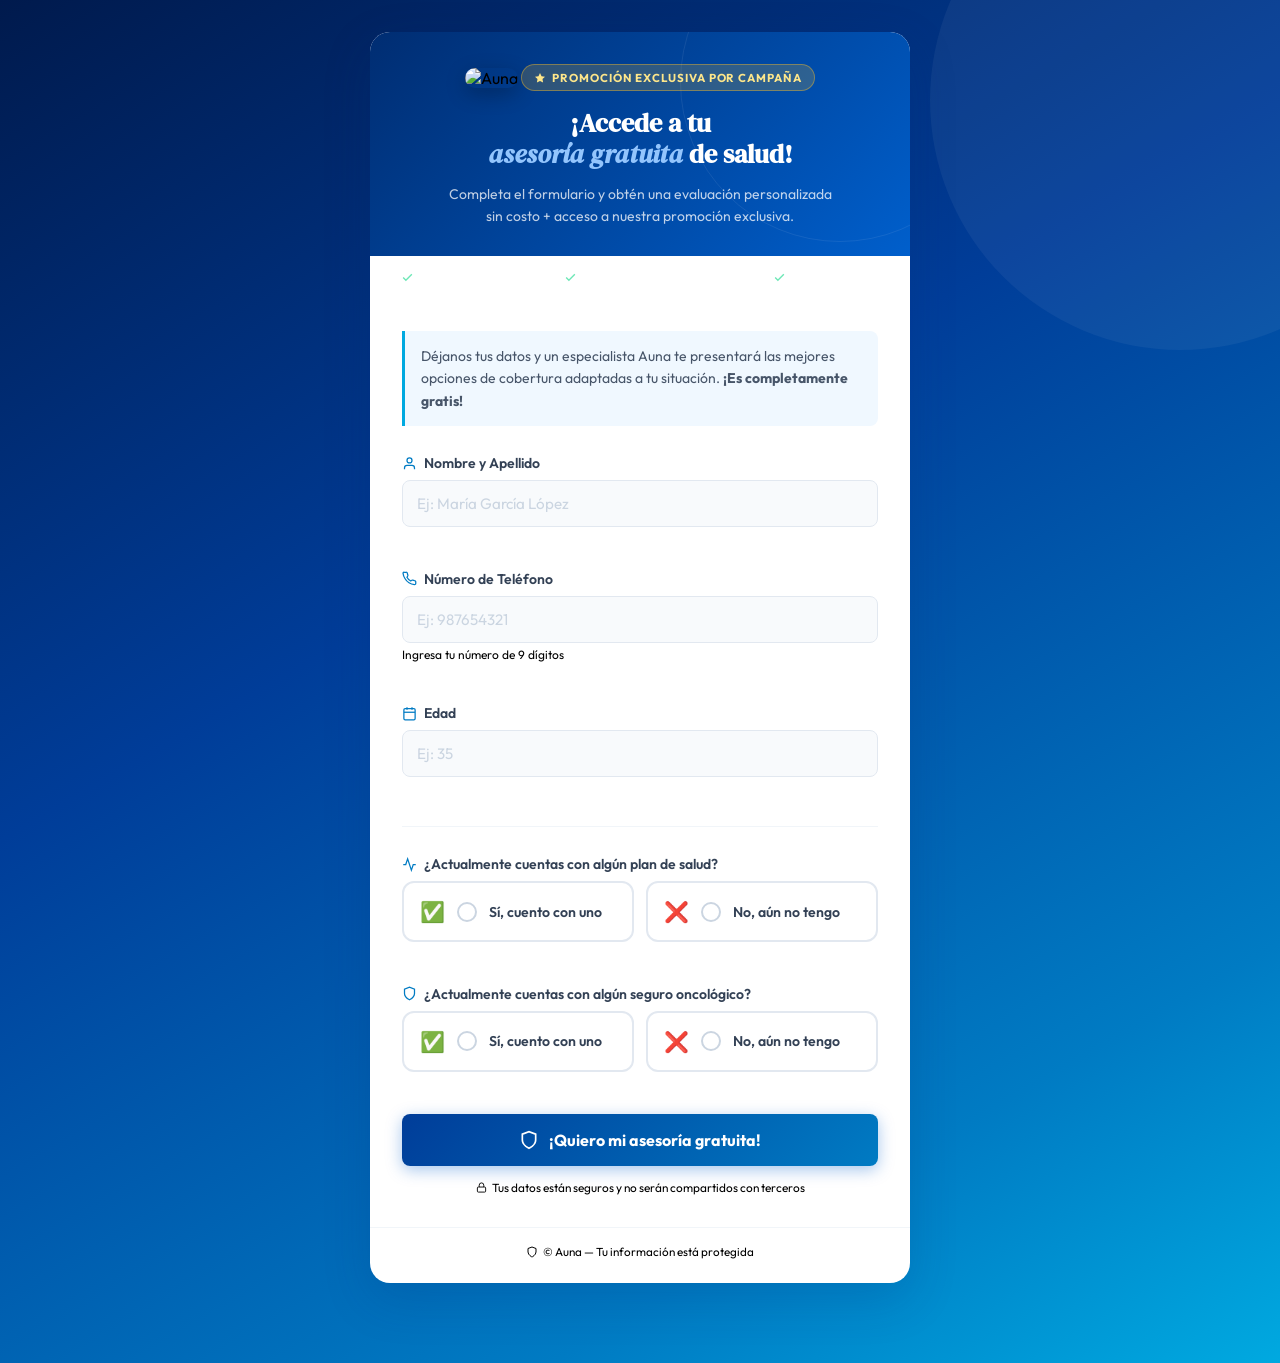
==== commit 2a56d5db: "Update encuesta.html" ====
--- a/encuesta.html
+++ b/encuesta.html
@@ -685,7 +685,7 @@
       hour: "numeric", minute: "2-digit", hour12: true,
     }).formatToParts(now);
     const get = t => parts.find(p => p.type === t)?.value ?? "";
-    return `${get("month")}/${get("day")}/${get("year")} ${get("hour")}:${get("minute")} ${get("dayPeriod").toLowerCase()}`;
+    return `${get("day")}/${get("month")}/${get("year")} ${get("hour")}:${get("minute")} ${get("dayPeriod").toLowerCase()}`;
   }
 
   // Enviar
@@ -731,4 +731,3 @@
 </script>
 </body>
 </html>
-
